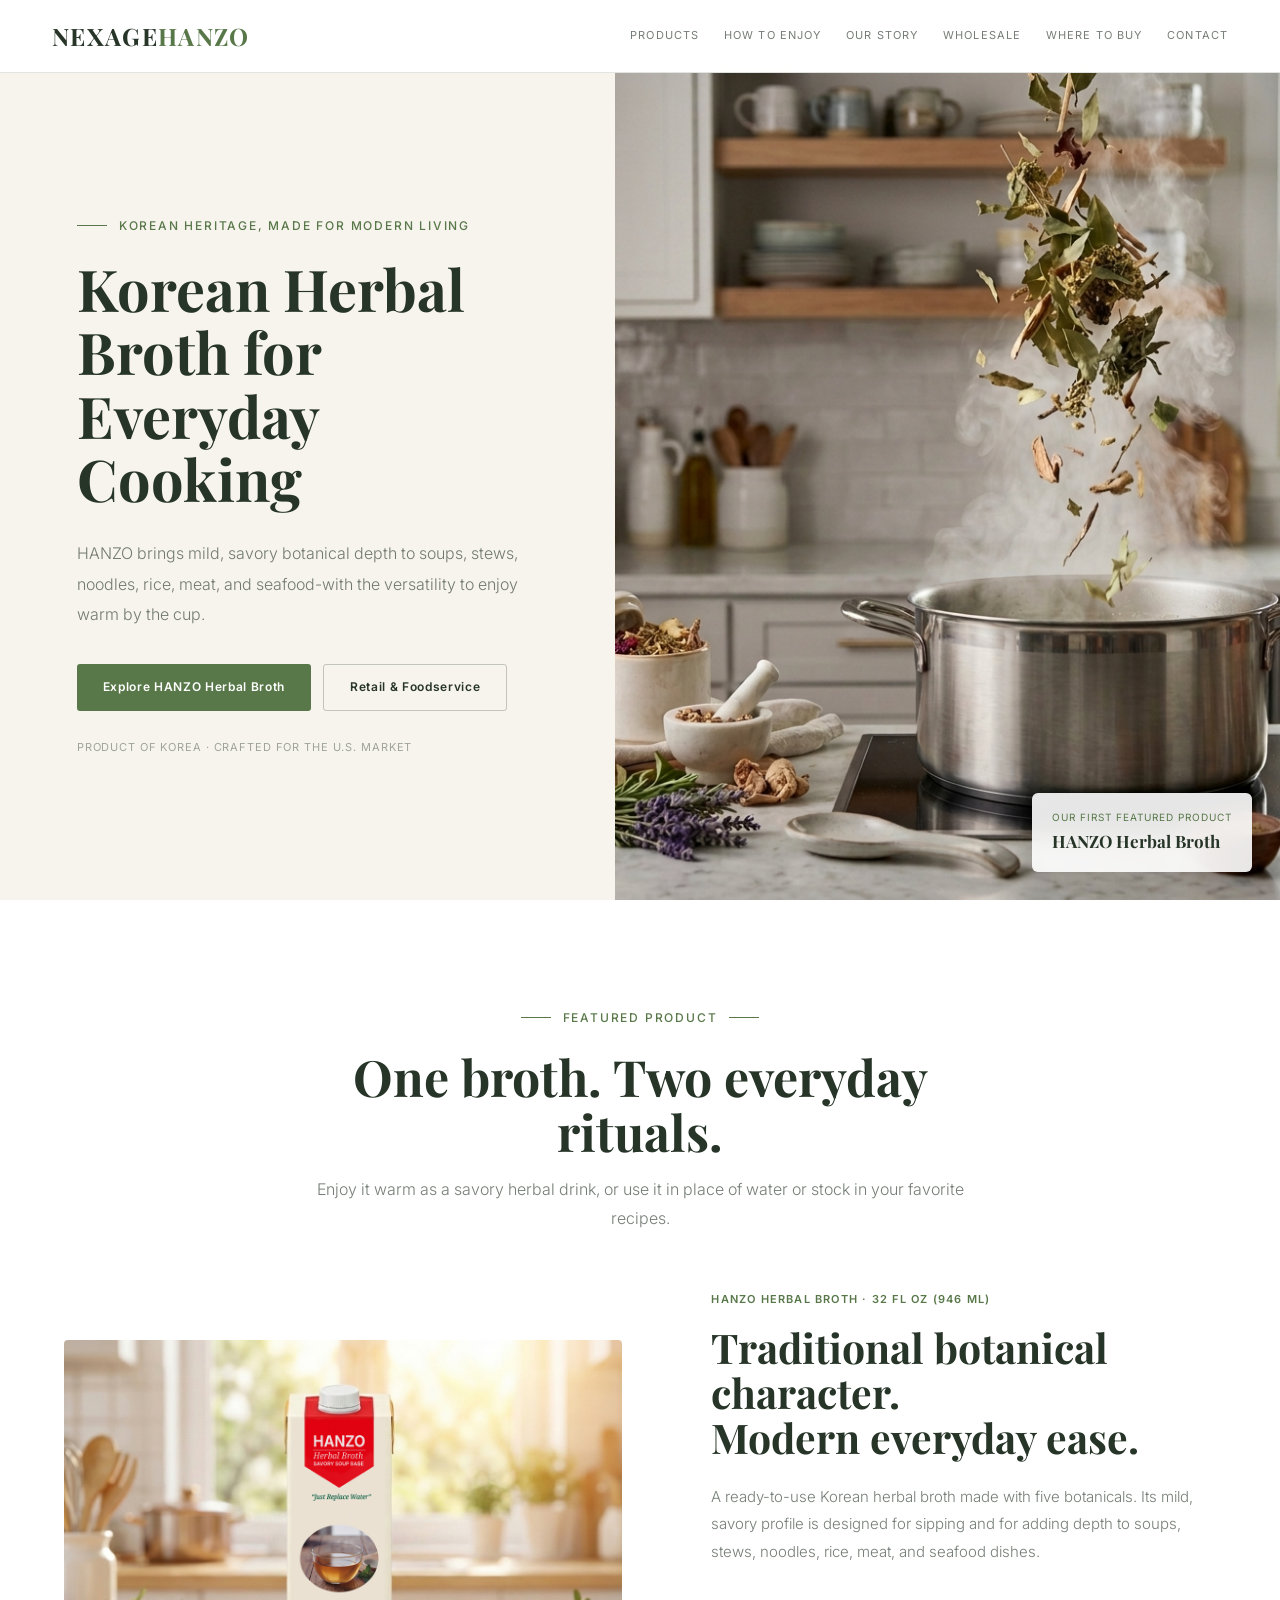
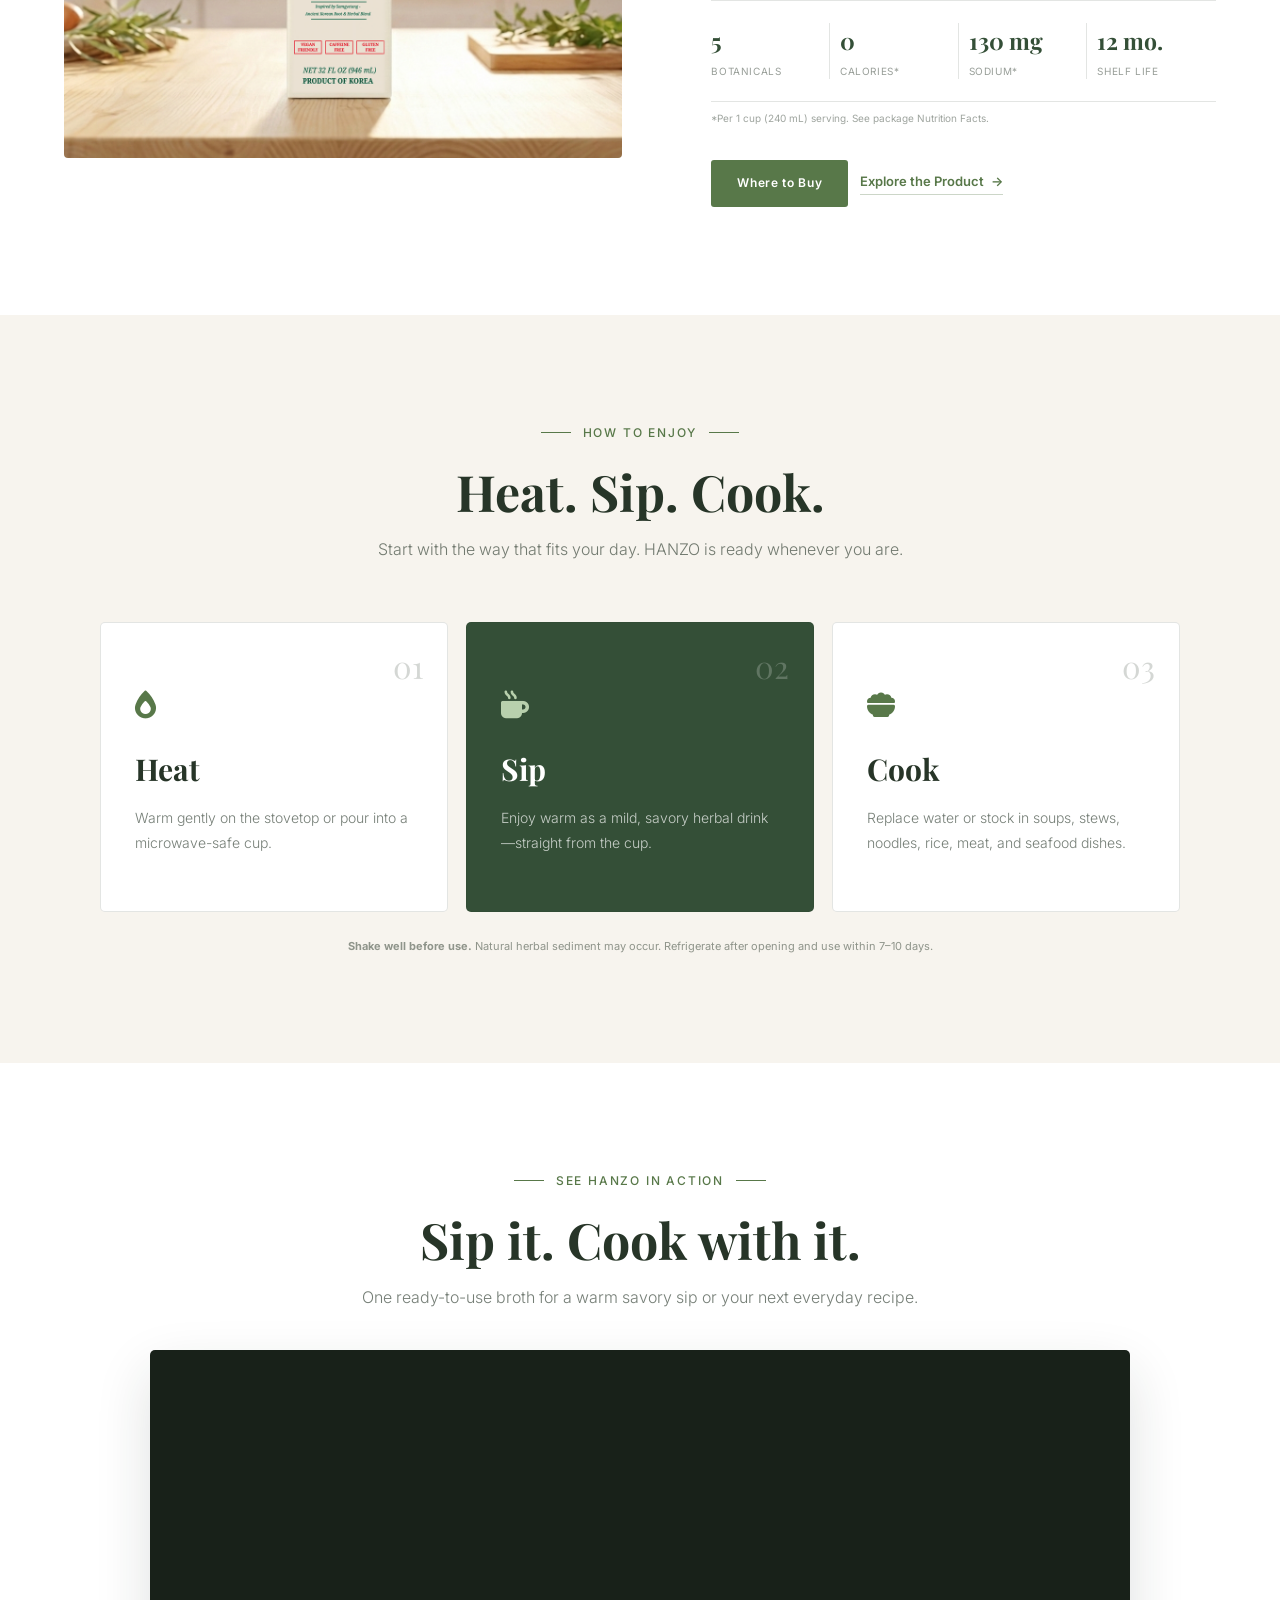
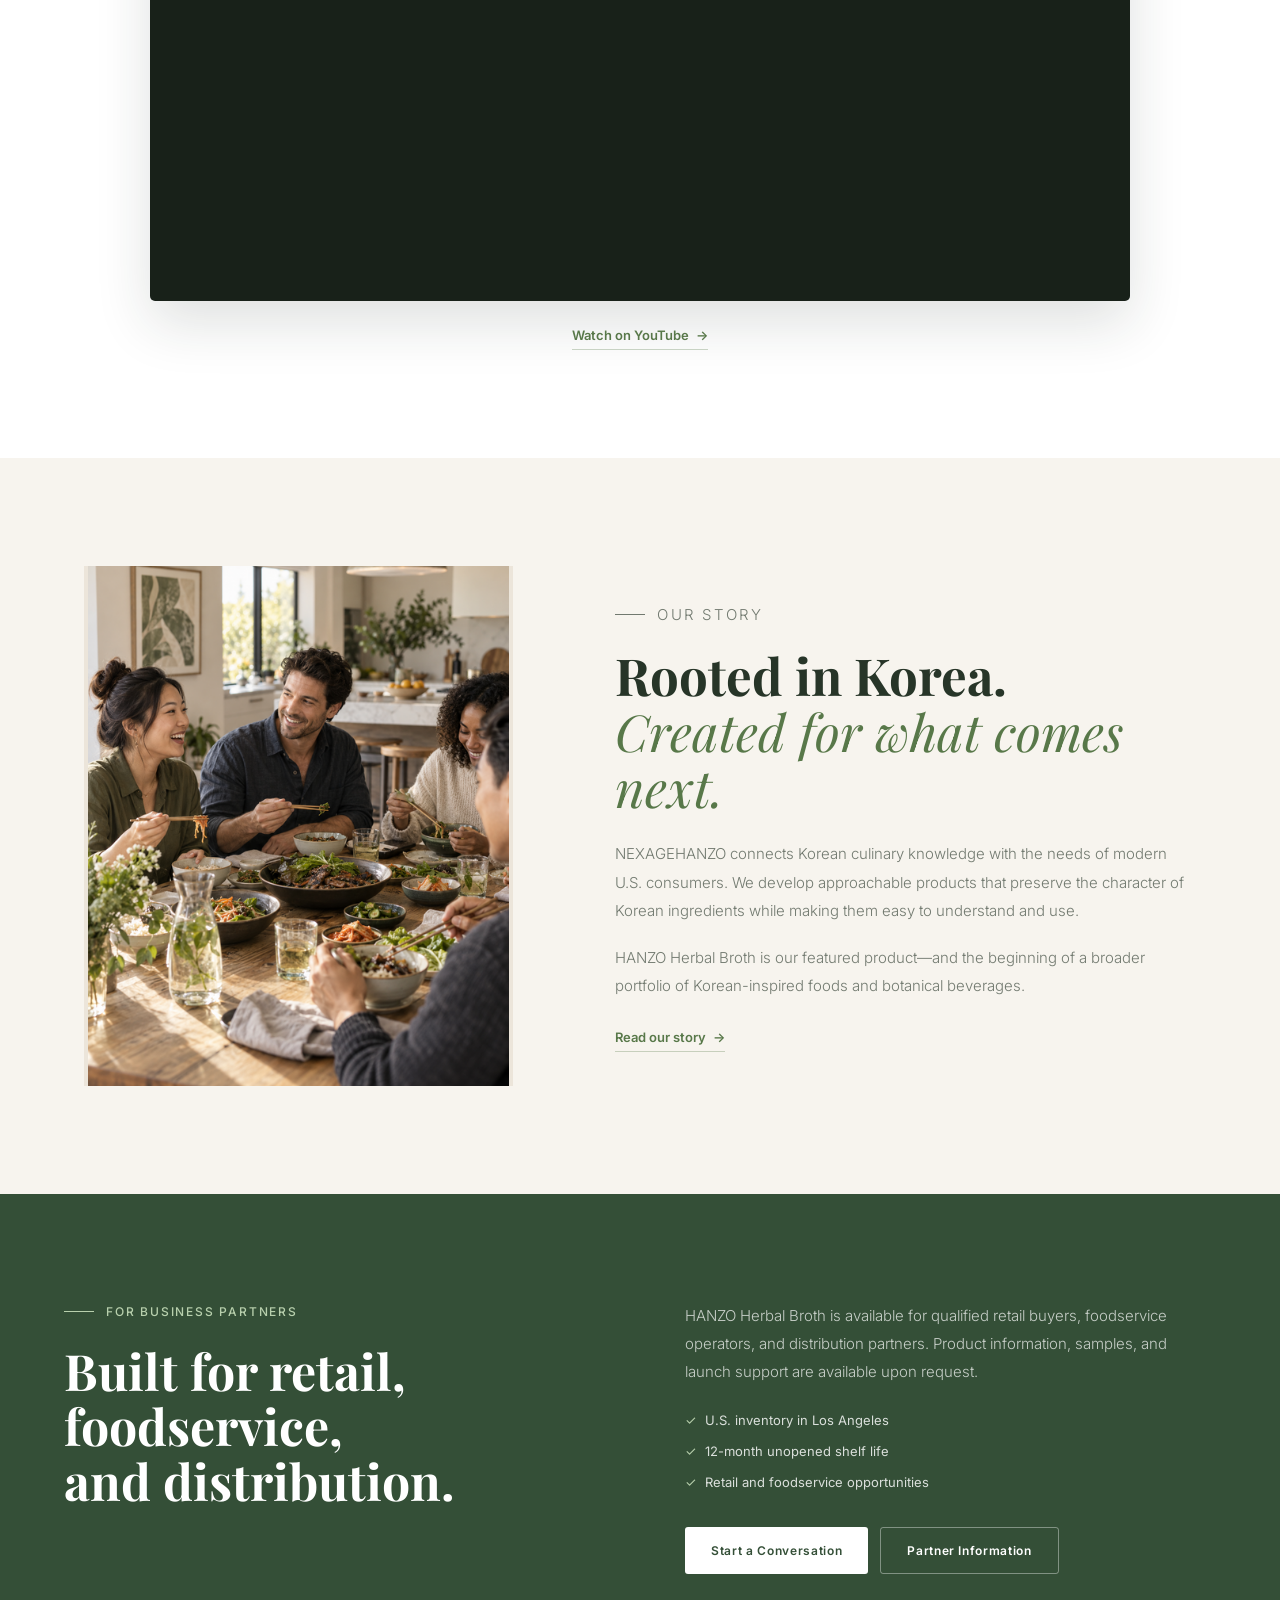
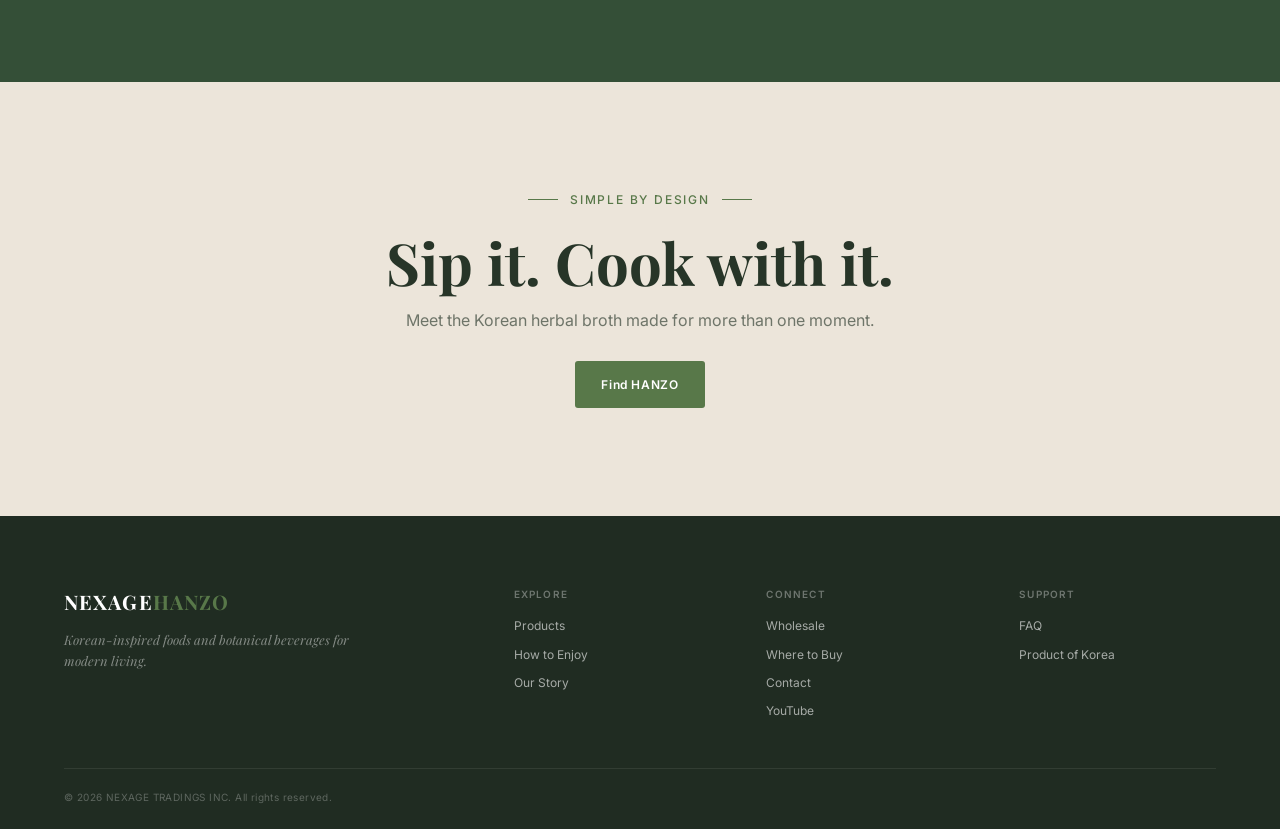
==== index.html @ 5cb9107c "Revise title and description in index.html Updated title and description meta tags for SEO." ====
<!DOCTYPE html>
<html lang="en">
<head>
  <script async src="https://www.googletagmanager.com/gtag/js?id=G-EFFN74LZX8"></script>
  <script>
    window.dataLayer = window.dataLayer || [];
    function gtag(){dataLayer.push(arguments);}
    gtag('js', new Date());
    gtag('config', 'G-EFFN74LZX8');
  </script>
  <meta charset="UTF-8">
  <meta name="viewport" content="width=device-width, initial-scale=1.0">
  <meta name="google-site-verification" content="KZXtI2nKQf4dhPu3jRp8oE7DgkKAVm8YcLb8Xx-caw">
  <title>HANZO Korean Herbal Broth for Cooking | NEXAGEHANZO</title>
  <meta name="description" content="Discover HANZO Herbal Broth, a mild, savory Korean broth made with five botanicals for everyday cooking—and also enjoyable warm by the cup.">
  <link rel="canonical" href="https://nexagehanzo.com/">
  <meta name="keywords" content="Korean herbal broth, botanical beverage, cooking broth, HANZO, Korean food, foodservice, wholesale">
  <link rel="preconnect" href="https://fonts.googleapis.com">
  <link rel="preconnect" href="https://fonts.gstatic.com" crossorigin>
  <link href="https://fonts.googleapis.com/css2?family=Playfair+Display:ital,wght@0,600;0,700;1,400&amp;family=Inter:wght@300;400;500;600&amp;display=swap" rel="stylesheet">
  <link rel="stylesheet" href="https://cdnjs.cloudflare.com/ajax/libs/font-awesome/6.5.0/css/all.min.css">
  <link rel="stylesheet" href="style.css">
</head>
<body>
  <header class="site-header">
    <div class="header-inner">
      <a href="index.html" class="logo" aria-label="NEXAGEHANZO home">NEXAGE<span>HANZO</span></a>
      <nav class="nav-links" aria-label="Main navigation">
        <a href="product.html">Products</a>
        <a href="#enjoy">How to Enjoy</a>
        <a href="#story">Our Story</a>
        <a href="#wholesale">Wholesale</a>
        <a href="where-to-buy.html">Where to Buy</a>
        <a href="contact.html">Contact</a>
      </nav>
      <button class="hamburger" id="hamburger" aria-label="Open menu">
        <span></span><span></span><span></span>
      </button>
    </div>
    <div class="mobile-menu" id="mobileMenu">
      <a href="product.html">Products</a>
      <a href="#enjoy">How to Enjoy</a>
      <a href="#story">Our Story</a>
      <a href="#wholesale">Wholesale</a>
      <a href="where-to-buy.html">Where to Buy</a>
      <a href="contact.html">Contact</a>
    </div>
  </header>
  <div class="header-spacer"></div>

  <main>
    <section class="brand-hero" id="home">
      <div class="brand-hero-copy">
        <p class="eyebrow"><span></span>Korean heritage, made for modern living</p>
        <h1>Korean Herbal Broth for Everyday Cooking</h1>
        <p class="hero-lead">HANZO brings mild, savory botanical depth to soups, stews, noodles, rice, meat, and seafood-with the versatility to enjoy warm by the cup.</p>
        <div class="hero-actions">
          <a class="button button-primary" href="product.html">Explore HANZO Herbal Broth</a>
          <a class="button button-secondary" href="#wholesale">Retail &amp; Foodservice</a>
        </div>
        <p class="hero-note">Product of Korea · Crafted for the U.S. market</p>
      </div>
      <div class="brand-hero-visual">
        <img src="images/herb &amp; pot.png" alt="Korean botanicals over a cooking pot in a modern kitchen">
        <div class="hero-caption"><span>Our first featured product</span><strong>HANZO Herbal Broth</strong></div>
      </div>
    </section>

    <section class="featured-product section" id="products">
      <div class="section-heading centered">
        <p class="eyebrow"><span></span>Featured product<span></span></p>
        <h2>One broth. Two everyday rituals.</h2>
        <p>Enjoy it warm as a savory herbal drink, or use it in place of water or stock in your favorite recipes.</p>
      </div>
      <div class="featured-grid">
        <div class="featured-image"><img src="images/package mockup1.png" alt="HANZO Herbal Broth carton in a bright kitchen"></div>
        <div class="featured-copy">
          <p class="product-label">HANZO Herbal Broth · 32 fl oz (946 mL)</p>
          <h3>Traditional botanical character.<br>Modern everyday ease.</h3>
          <p>A ready-to-use Korean herbal broth made with five botanicals. Its mild, savory profile is designed for sipping and for adding depth to soups, stews, noodles, rice, meat, and seafood dishes.</p>
          <div class="product-facts" aria-label="Product highlights">
            <div><strong>5</strong><span>Botanicals</span></div>
            <div><strong>0</strong><span>Calories*</span></div>
            <div><strong>130 mg</strong><span>Sodium*</span></div>
            <div><strong>12 mo.</strong><span>Shelf Life</span></div>
          </div>
          <p class="facts-note">*Per 1 cup (240 mL) serving. See package Nutrition Facts.</p>
          <div class="product-actions">
            <a class="button button-primary" href="where-to-buy.html">Where to Buy</a>
            <a class="text-link" href="product.html">Explore the Product <span>→</span></a>
          </div>
        </div>
      </div>
    </section>

    <section class="enjoy section" id="enjoy">
      <div class="section-heading centered">
        <p class="eyebrow"><span></span>How to enjoy<span></span></p>
        <h2>Heat. Sip. Cook.</h2>
        <p>Start with the way that fits your day. HANZO is ready whenever you are.</p>
      </div>
      <div class="enjoy-grid">
        <article class="enjoy-card"><span class="step-number">01</span><i class="fa-solid fa-fire-flame-simple" aria-hidden="true"></i><h3>Heat</h3><p>Warm gently on the stovetop or pour into a microwave-safe cup.</p></article>
        <article class="enjoy-card featured"><span class="step-number">02</span><i class="fa-solid fa-mug-hot" aria-hidden="true"></i><h3>Sip</h3><p>Enjoy warm as a mild, savory herbal drink—straight from the cup.</p></article>
        <article class="enjoy-card"><span class="step-number">03</span><i class="fa-solid fa-bowl-food" aria-hidden="true"></i><h3>Cook</h3><p>Replace water or stock in soups, stews, noodles, rice, meat, and seafood dishes.</p></article>
      </div>
      <p class="use-note"><strong>Shake well before use.</strong> Natural herbal sediment may occur. Refrigerate after opening and use within 7–10 days.</p>
    </section>

    <section class="brand-film section" id="brand-film">
      <div class="section-heading centered">
        <p class="eyebrow"><span></span>See HANZO in action<span></span></p>
        <h2>Sip it. Cook with it.</h2>
        <p>One ready-to-use broth for a warm savory sip or your next everyday recipe.</p>
      </div>
      <div class="video-frame">
        <iframe
          src="https://www.youtube-nocookie.com/embed/nZVkIsXt2qI?rel=0"
          title="HANZO Herbal Broth — Sip It. Cook With It."
          loading="lazy"
          allow="accelerometer; autoplay; clipboard-write; encrypted-media; gyroscope; picture-in-picture; web-share"
          referrerpolicy="strict-origin-when-cross-origin"
          allowfullscreen>
        </iframe>
      </div>
      <a class="text-link video-link" href="https://youtu.be/nZVkIsXt2qI" target="_blank" rel="noopener noreferrer">Watch on YouTube <span>→</span></a>
    </section>

    <section class="story section" id="story">
      <div class="story-visual"><img src="images/1.png?v=20260922" alt="Friends sharing a Korean-inspired meal"></div>
      <div class="story-copy">
        <p class="eyebrow"><span></span>Our story</p>
        <h2>Rooted in Korea.<br><em>Created for what comes next.</em></h2>
        <p>NEXAGEHANZO connects Korean culinary knowledge with the needs of modern U.S. consumers. We develop approachable products that preserve the character of Korean ingredients while making them easy to understand and use.</p>
        <p>HANZO Herbal Broth is our featured product—and the beginning of a broader portfolio of Korean-inspired foods and botanical beverages.</p>
        <a class="text-link" href="story.html">Read our story <span>→</span></a>
      </div>
    </section>

    <section class="wholesale section" id="wholesale">
      <div class="wholesale-inner">
        <div><p class="eyebrow light"><span></span>For business partners</p><h2>Built for retail, foodservice,<br>and distribution.</h2></div>
        <div class="wholesale-copy">
          <p>HANZO Herbal Broth is available for qualified retail buyers, foodservice operators, and distribution partners. Product information, samples, and launch support are available upon request.</p>
          <ul><li>U.S. inventory in Los Angeles</li><li>12-month unopened shelf life</li><li>Retail and foodservice opportunities</li></ul>
          <div class="wholesale-actions">
            <a class="button button-light" href="contact.html">Start a Conversation</a>
            <a class="button button-outline-light" href="where-to-buy.html">Partner Information</a>
          </div>
        </div>
      </div>
    </section>

    <section class="final-cta section">
      <p class="eyebrow"><span></span>Simple by design<span></span></p>
      <h2>Sip it. Cook with it.</h2>
      <p>Meet the Korean herbal broth made for more than one moment.</p>
      <a class="button button-primary" href="where-to-buy.html">Find HANZO</a>
    </section>
  </main>

  <footer class="site-footer">
    <div class="footer-inner">
      <div class="footer-brand"><a href="index.html" class="footer-logo">NEXAGE<span>HANZO</span></a><p>Korean-inspired foods and botanical beverages for modern living.</p></div>
      <div class="footer-nav-group"><p class="footer-title">Explore</p><a href="product.html">Products</a><a href="#enjoy">How to Enjoy</a><a href="story.html">Our Story</a></div>
      <div class="footer-nav-group"><p class="footer-title">Connect</p><a href="#wholesale">Wholesale</a><a href="where-to-buy.html">Where to Buy</a><a href="contact.html">Contact</a><a href="https://www.youtube.com/@NEXAGETRADINGS" target="_blank" rel="noopener noreferrer">YouTube</a></div>
      <div class="footer-nav-group"><p class="footer-title">Support</p><a href="FAQ.html">FAQ</a><span>Product of Korea</span></div>
    </div>
    <div class="footer-bottom"><p>© 2026 NEXAGE TRADINGS INC. All rights reserved.</p></div>
  </footer>
  <script src="script.js"></script>
</body>
</html>
---- style.css ----
:root {
  --ink: #273528;
  --green: #587849;
  --green-deep: #344f37;
  --cream: #f7f4ee;
  --sand: #ece5da;
  --white: #fff;
  --line: rgba(39, 53, 40, .13);
  --muted: rgba(39, 53, 40, .64);
}

*, *::before, *::after { box-sizing: border-box; margin: 0; padding: 0; }
html { scroll-behavior: smooth; scroll-padding-top: 76px; }
body { font-family: 'Inter', Arial, sans-serif; color: var(--ink); background: var(--cream); line-height: 1.6; }
img { display: block; width: 100%; }
a { color: inherit; text-decoration: none; }

.site-header { position: fixed; inset: 0 0 auto 0; z-index: 100; background: rgba(255,255,255,.96); border-bottom: 1px solid var(--line); backdrop-filter: blur(12px); transition: box-shadow .25s; }
.site-header.scrolled { box-shadow: 0 8px 28px rgba(39,53,40,.08); }
.header-inner { max-width: 1240px; height: 72px; margin: auto; padding: 0 32px; display: flex; align-items: center; justify-content: space-between; }
.logo, .footer-logo { font-family: 'Playfair Display', Georgia, serif; font-weight: 700; letter-spacing: .055em; }
.logo { font-size: 24px; }
.logo span, .footer-logo span { color: var(--green); }
.nav-links { display: flex; gap: 25px; align-items: center; }
.nav-links a { font-size: 11px; letter-spacing: .1em; text-transform: uppercase; color: var(--muted); position: relative; }
.nav-links a::after { content: ''; position: absolute; left: 0; bottom: -6px; width: 0; height: 1px; background: var(--green); transition: width .2s; }
.nav-links a:hover { color: var(--ink); }
.nav-links a:hover::after { width: 100%; }
.header-spacer { height: 72px; }
.hamburger { display: none; width: 24px; height: 18px; border: 0; background: transparent; flex-direction: column; justify-content: space-between; cursor: pointer; }
.hamburger span { width: 100%; height: 2px; background: var(--ink); transition: .25s; }
.hamburger.open span:nth-child(1) { transform: translateY(8px) rotate(45deg); }
.hamburger.open span:nth-child(2) { opacity: 0; }
.hamburger.open span:nth-child(3) { transform: translateY(-8px) rotate(-45deg); }
.mobile-menu { display: none; overflow: hidden; background: var(--white); border-top: 1px solid var(--line); }
.mobile-menu.open { display: flex; flex-direction: column; }
.mobile-menu a { padding: 13px 24px; font-size: 12px; letter-spacing: .08em; text-transform: uppercase; border-bottom: 1px solid rgba(39,53,40,.06); }

.brand-hero { min-height: calc(100vh - 72px); display: grid; grid-template-columns: 1fr 1.08fr; }
.brand-hero-copy { padding: 92px clamp(32px, 6vw, 110px); display: flex; flex-direction: column; justify-content: center; }
.eyebrow { display: flex; align-items: center; gap: 12px; margin-bottom: 22px; color: var(--green); font-size: 12px; font-weight: 500; letter-spacing: .15em; text-transform: uppercase; }
.eyebrow span { display: block; width: 30px; height: 1px; background: currentColor; }
.brand-hero h1, .section-heading h2, .featured-copy h3, .story-copy h2, .wholesale h2, .final-cta h2 { font-family: 'Playfair Display', Georgia, serif; line-height: 1.1; }
.brand-hero h1 { font-size: clamp(42px, 4.5vw, 70px); margin-bottom: 28px; max-width: 690px; }
.brand-hero h1 em { color: var(--green); font-weight: 400; }
.hero-lead { max-width: 590px; color: var(--muted); font-size: 16px; font-weight: 300; line-height: 1.9; }
.hero-actions, .product-actions, .wholesale-actions { display: flex; gap: 12px; align-items: center; flex-wrap: wrap; margin-top: 34px; }
.button { display: inline-flex; align-items: center; justify-content: center; min-height: 47px; padding: 0 26px; border-radius: 3px; font-size: 12px; font-weight: 600; letter-spacing: .055em; transition: transform .2s, background .2s; }
.button:hover { transform: translateY(-2px); }
.button-primary { background: var(--green); color: var(--white); }
.button-primary:hover { background: #668b55; }
.button-secondary { border: 1px solid rgba(39,53,40,.25); color: var(--ink); }
.hero-note { margin-top: 28px; color: rgba(39,53,40,.42); font-size: 11px; letter-spacing: .08em; text-transform: uppercase; }
.brand-hero-visual { min-height: 640px; position: relative; overflow: hidden; }
.brand-hero-visual > img { height: 100%; object-fit: cover; }
.hero-caption { position: absolute; right: 28px; bottom: 28px; padding: 16px 20px; border-radius: 6px; background: rgba(255,255,255,.9); backdrop-filter: blur(9px); box-shadow: 0 12px 35px rgba(25,35,25,.12); }
.hero-caption span { display: block; margin-bottom: 3px; color: var(--green); font-size: 10px; letter-spacing: .1em; text-transform: uppercase; }
.hero-caption strong { font-family: 'Playfair Display', Georgia, serif; font-size: 17px; }

.section { padding: 108px clamp(24px, 5vw, 72px); }
.section-heading { max-width: 700px; margin: 0 auto 58px; }
.section-heading.centered { text-align: center; }
.section-heading.centered .eyebrow { justify-content: center; }
.section-heading h2 { font-size: clamp(34px, 4vw, 50px); margin-bottom: 16px; }
.section-heading > p:last-child { color: var(--muted); font-size: 16px; font-weight: 300; line-height: 1.8; }

.featured-product { background: var(--white); }
.featured-grid { max-width: 1160px; margin: auto; display: grid; grid-template-columns: 1.05fr .95fr; gap: clamp(48px, 7vw, 92px); align-items: center; }
.featured-image { overflow: hidden; border-radius: 4px; background: var(--sand); }
.featured-image img { aspect-ratio: 4 / 3; object-fit: cover; }
.product-label { margin-bottom: 17px; color: var(--green); font-size: 11px; font-weight: 600; letter-spacing: .11em; text-transform: uppercase; }
.featured-copy h3 { font-size: clamp(30px, 3.2vw, 44px); margin-bottom: 22px; }
.featured-copy > p:not(.product-label):not(.facts-note) { color: var(--muted); font-size: 15px; font-weight: 300; line-height: 1.85; }
.product-facts { display: grid; grid-template-columns: repeat(4, 1fr); gap: 10px; margin-top: 34px; padding: 22px 0; border-top: 1px solid var(--line); border-bottom: 1px solid var(--line); }
.product-facts div { display: flex; flex-direction: column; gap: 3px; padding-right: 8px; border-right: 1px solid var(--line); }
.product-facts div:last-child { border-right: 0; }
.product-facts strong { font-family: 'Playfair Display', Georgia, serif; color: var(--green-deep); font-size: 23px; }
.product-facts span { color: rgba(39,53,40,.48); font-size: 10px; letter-spacing: .06em; text-transform: uppercase; }
.facts-note { margin-top: 8px; color: rgba(39,53,40,.45); font-size: 10px; }
.text-link { color: var(--green); font-size: 13px; font-weight: 600; border-bottom: 1px solid rgba(88,120,73,.3); padding-bottom: 3px; }
.text-link span { margin-left: 4px; }

.enjoy { background: var(--cream); }
.enjoy-grid { max-width: 1080px; margin: auto; display: grid; grid-template-columns: repeat(3, 1fr); gap: 18px; }
.enjoy-card { position: relative; min-height: 290px; padding: 38px 34px; background: var(--white); border: 1px solid var(--line); border-radius: 5px; }
.enjoy-card.featured { background: var(--green-deep); color: var(--white); }
.step-number { position: absolute; right: 24px; top: 19px; color: rgba(39,53,40,.2); font-family: 'Playfair Display', Georgia, serif; font-size: 31px; }
.enjoy-card.featured .step-number { color: rgba(255,255,255,.22); }
.enjoy-card i { margin: 30px 0 26px; color: var(--green); font-size: 28px; }
.enjoy-card.featured i { color: #b8d0ad; }
.enjoy-card h3 { font-family: 'Playfair Display', Georgia, serif; font-size: 30px; margin-bottom: 12px; }
.enjoy-card p { color: var(--muted); font-size: 14px; font-weight: 300; line-height: 1.8; }
.enjoy-card.featured p { color: rgba(255,255,255,.72); }
.use-note { max-width: 760px; margin: 26px auto 0; color: rgba(39,53,40,.5); text-align: center; font-size: 11px; }

.brand-film { background: var(--white); text-align: center; }
.brand-film .section-heading { margin-bottom: 38px; }
.video-frame { max-width: 980px; margin: 0 auto; aspect-ratio: 16 / 9; overflow: hidden; background: #182119; border-radius: 5px; box-shadow: 0 22px 55px rgba(31,45,33,.14); }
.video-frame iframe { width: 100%; height: 100%; border: 0; display: block; }
.video-link { display: inline-block; margin-top: 24px; }

.story { display: grid; grid-template-columns: .85fr 1.15fr; gap: clamp(48px, 8vw, 110px); align-items: center; max-width: 1240px; margin: auto; }
.story-visual { min-height: 520px; background: var(--sand); display: flex; align-items: flex-end; justify-content: center; overflow: hidden; }
.story-visual img { max-height: 520px; object-fit: contain; object-position: center bottom; }
.story-copy { max-width: 620px; }
.story-copy h2 { font-size: clamp(35px, 4vw, 51px); margin-bottom: 25px; }
.story-copy h2 em { color: var(--green); font-weight: 400; }
.story-copy > p { margin-bottom: 18px; color: var(--muted); font-size: 15px; font-weight: 300; line-height: 1.9; }
.story-copy .text-link { display: inline-block; margin-top: 8px; }

.wholesale { background: var(--green-deep); color: var(--white); }
.wholesale-inner { max-width: 1160px; margin: auto; display: grid; grid-template-columns: 1fr 1fr; gap: 90px; align-items: start; }
.eyebrow.light { color: #b8d0ad; }
.wholesale h2 { font-size: clamp(34px, 4vw, 50px); }
.wholesale-copy > p { color: rgba(255,255,255,.72); font-size: 15px; font-weight: 300; line-height: 1.85; }
.wholesale-copy ul { list-style: none; display: grid; gap: 10px; margin-top: 25px; }
.wholesale-copy li { position: relative; padding-left: 20px; color: rgba(255,255,255,.82); font-size: 13px; }
.wholesale-copy li::before { content: '✓'; position: absolute; left: 0; color: #b8d0ad; }
.button-light { background: var(--white); color: var(--green-deep); }
.button-outline-light { border: 1px solid rgba(255,255,255,.38); color: var(--white); }

.final-cta { text-align: center; background: var(--sand); }
.final-cta .eyebrow { justify-content: center; }
.final-cta h2 { font-size: clamp(38px, 5vw, 58px); margin-bottom: 13px; }
.final-cta > p:not(.eyebrow) { color: var(--muted); margin-bottom: 28px; }

.site-footer { background: #202c22; color: var(--white); padding: 70px clamp(24px, 5vw, 72px) 0; }
.footer-inner { max-width: 1160px; margin: auto; display: grid; grid-template-columns: 2fr 1fr 1fr 1fr; gap: 56px; }
.footer-logo { display: inline-block; margin-bottom: 12px; font-size: 20px; }
.footer-brand p { max-width: 310px; color: rgba(255,255,255,.45); font-family: 'Playfair Display', Georgia, serif; font-style: italic; font-size: 13px; }
.footer-nav-group { display: flex; flex-direction: column; gap: 9px; }
.footer-title { margin-bottom: 5px; color: rgba(255,255,255,.35); font-size: 10px; font-weight: 600; letter-spacing: .12em; text-transform: uppercase; }
.footer-nav-group a, .footer-nav-group span { color: rgba(255,255,255,.6); font-size: 12px; }
.footer-nav-group a:hover { color: var(--white); }
.footer-bottom { max-width: 1160px; margin: 48px auto 0; padding: 20px 0 24px; border-top: 1px solid rgba(255,255,255,.08); }
.footer-bottom p { color: rgba(255,255,255,.28); font-size: 10px; letter-spacing: .04em; }

@media (max-width: 1080px) {
  .nav-links { gap: 16px; }
  .nav-links a { font-size: 10px; }
  .product-facts { grid-template-columns: repeat(2, 1fr); }
  .product-facts div:nth-child(2) { border-right: 0; }
}
@media (max-width: 860px) {
  .nav-links { display: none; }
  .hamburger { display: flex; }
  .brand-hero { grid-template-columns: 1fr; }
  .brand-hero-copy { order: 2; padding: 64px 28px 72px; }
  .brand-hero-visual { order: 1; min-height: 430px; }
  .featured-grid, .story, .wholesale-inner { grid-template-columns: 1fr; gap: 48px; }
  .story { padding-left: 24px; padding-right: 24px; }
  .story-visual { min-height: 430px; }
  .enjoy-grid { grid-template-columns: 1fr; max-width: 600px; }
  .enjoy-card { min-height: auto; }
  .footer-inner { grid-template-columns: 1.5fr 1fr 1fr; }
  .footer-brand { grid-column: 1 / -1; }
}
@media (max-width: 560px) {
  .header-inner { padding: 0 20px; }
  .logo { font-size: 21px; }
  .section { padding: 76px 20px; }
  .brand-hero-visual { min-height: 350px; }
  .hero-caption { right: 14px; bottom: 14px; }
  .hero-actions, .product-actions, .wholesale-actions { align-items: stretch; flex-direction: column; }
  .button { width: 100%; }
  .product-actions .text-link { align-self: center; margin-top: 8px; }
  .product-facts strong { font-size: 20px; }
  .story { padding-left: 20px; padding-right: 20px; }
  .footer-inner { grid-template-columns: 1fr 1fr; gap: 34px; }
  .footer-brand { grid-column: 1 / -1; }
}
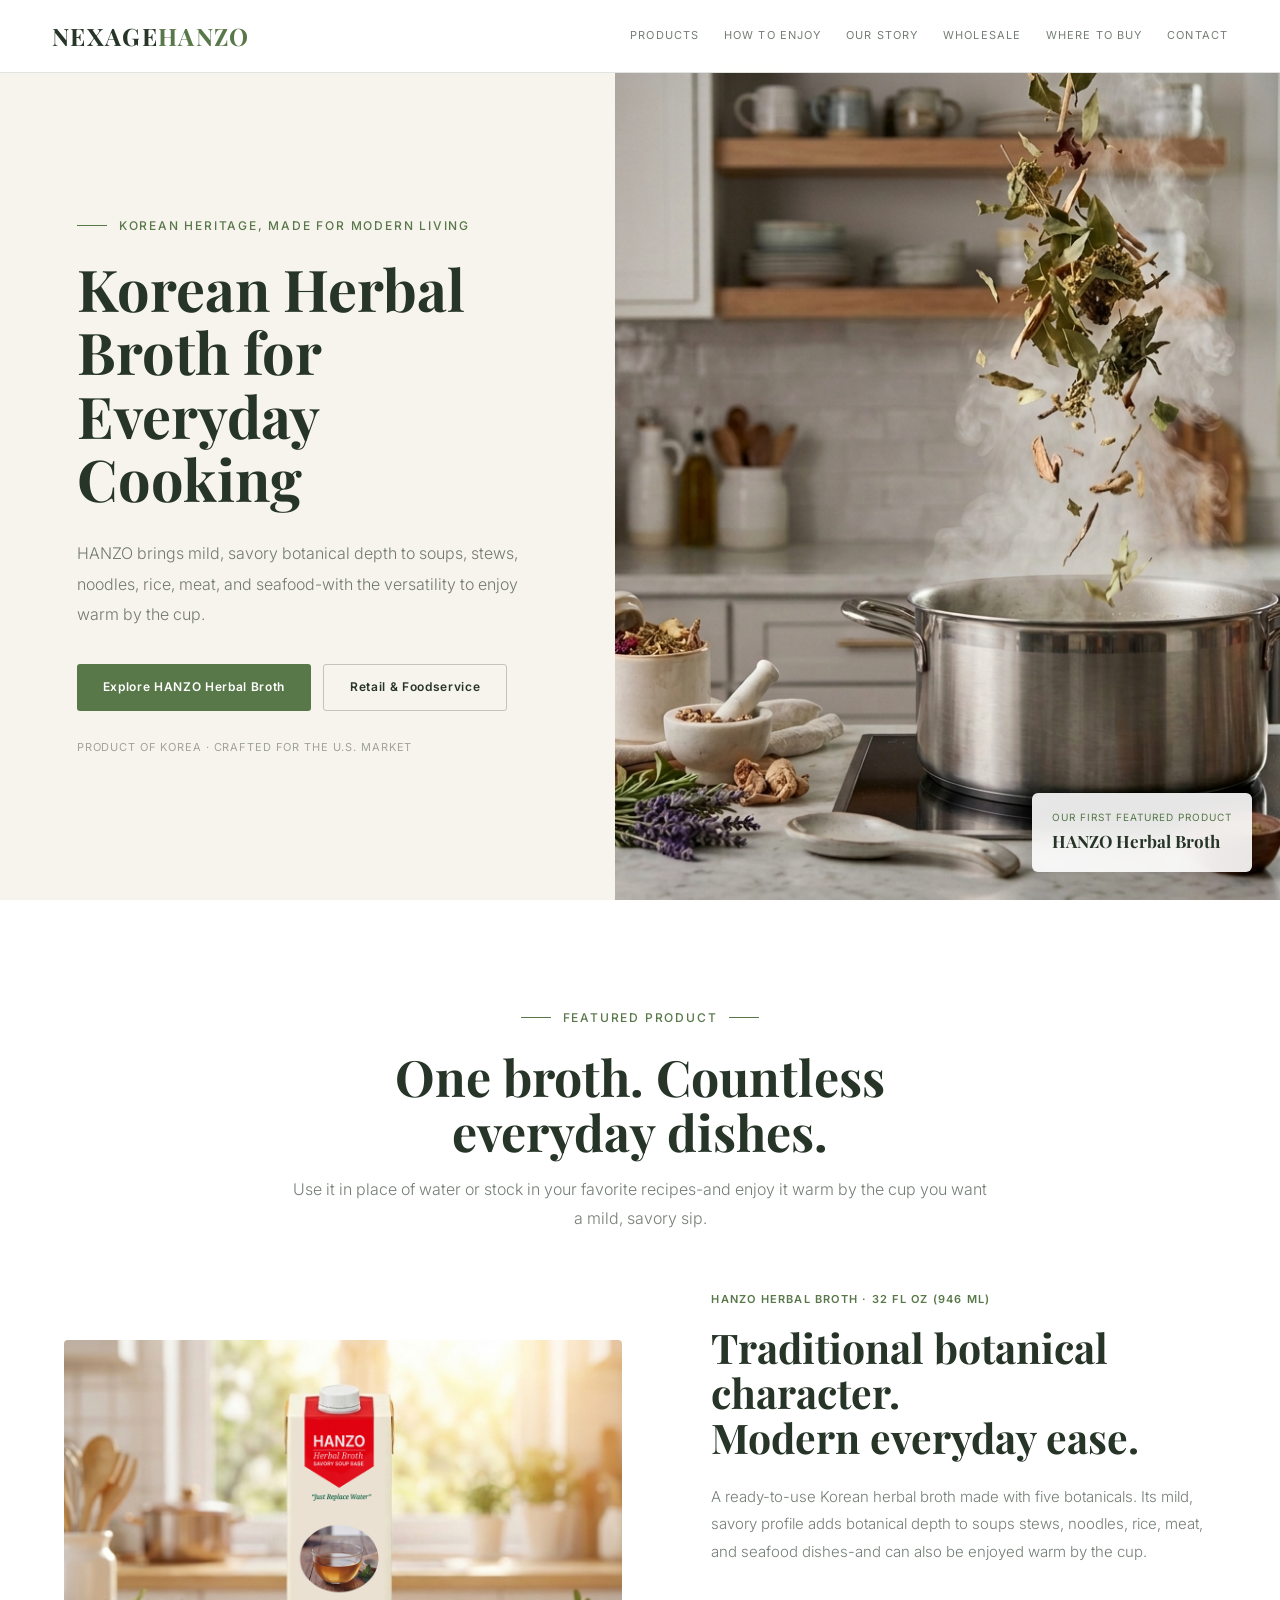
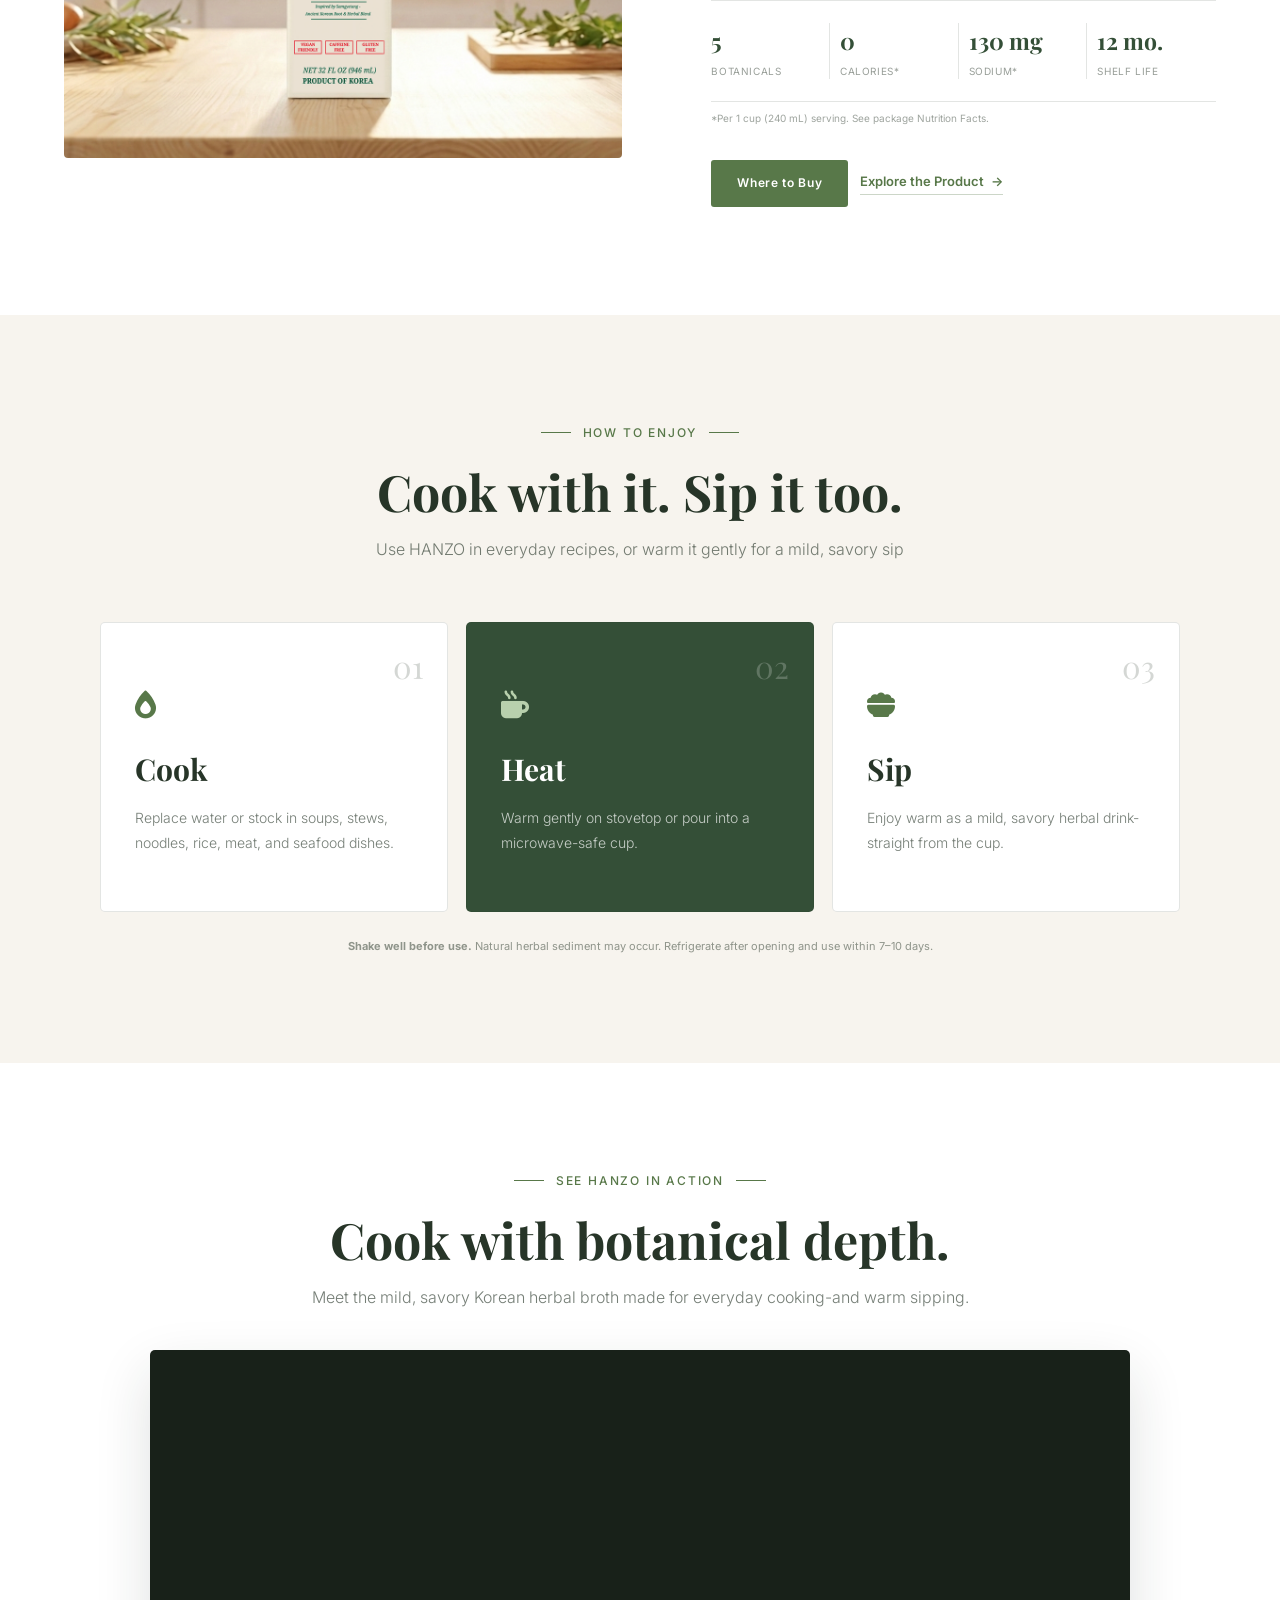
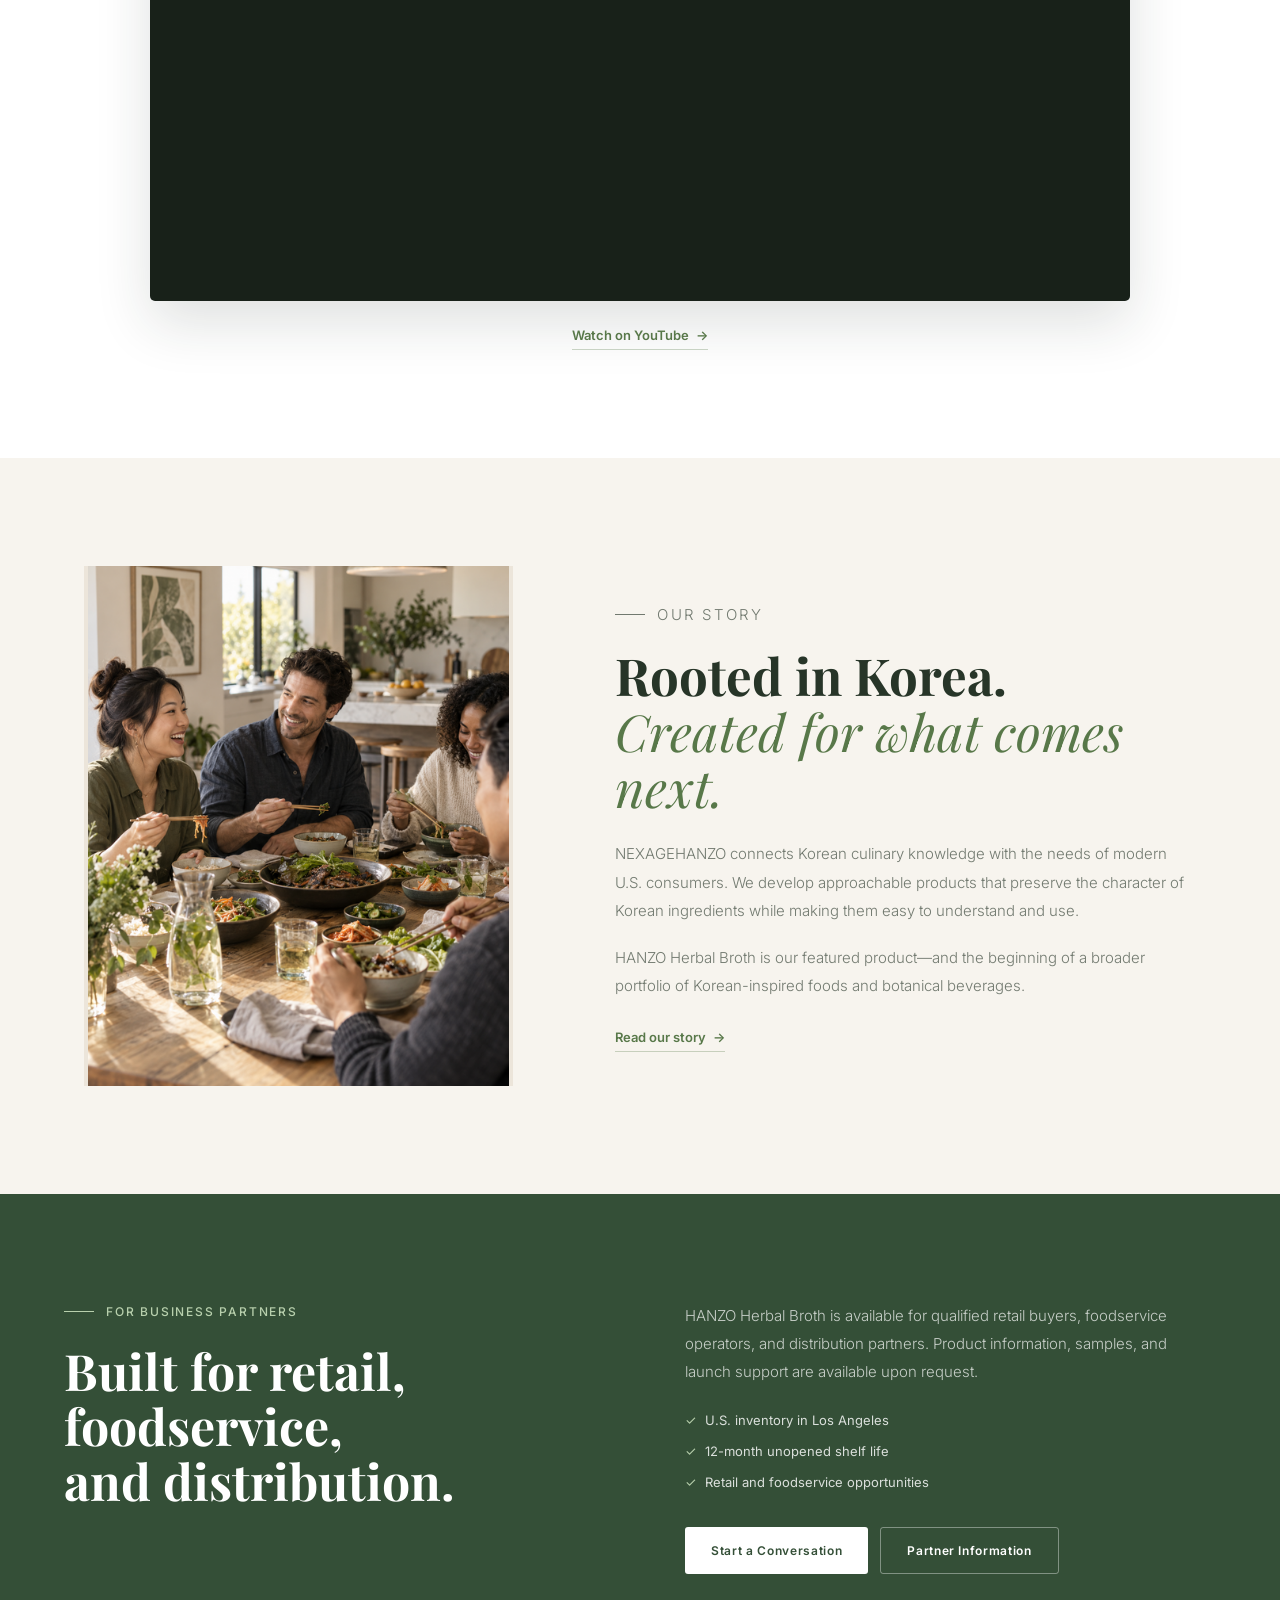
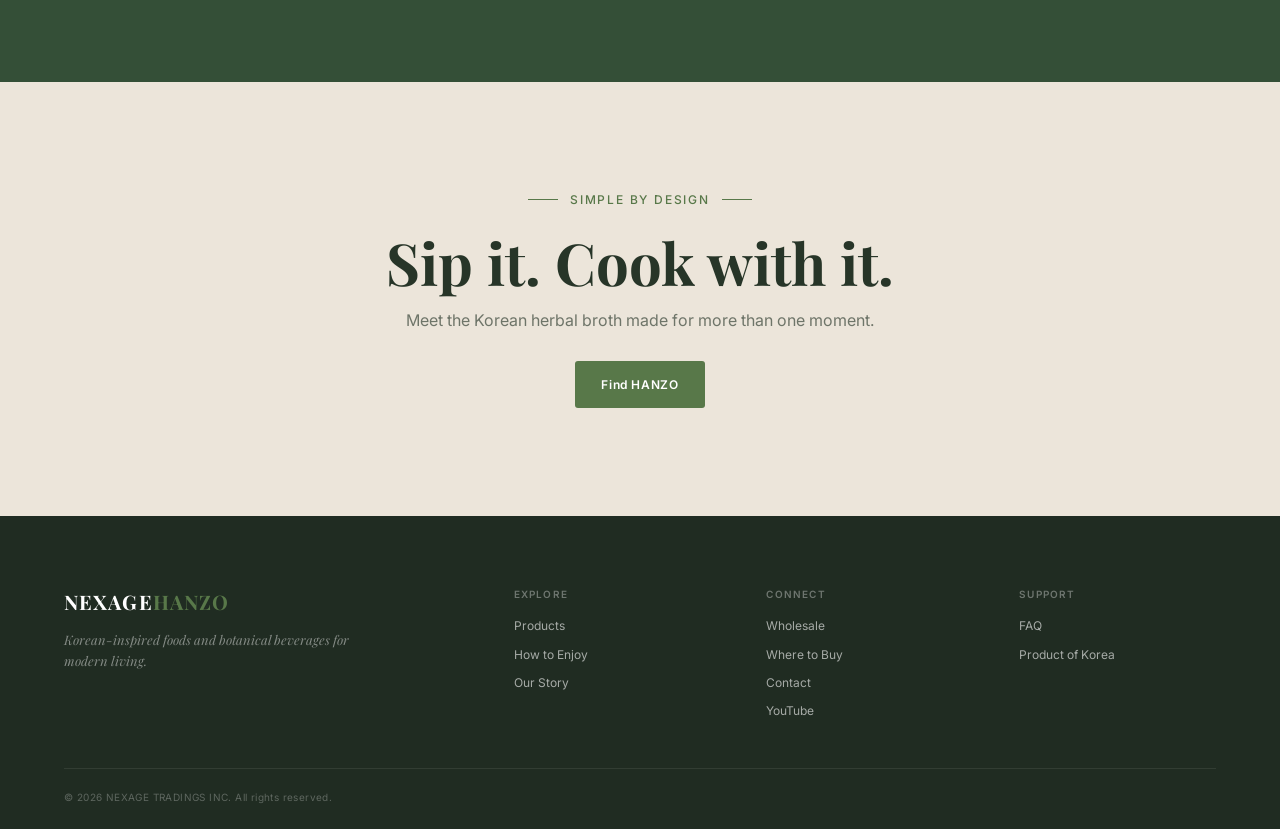
==== commit 4e17360c: "Revise product and enjoyment section text Updated product descriptions and section headings for clar" ====
--- a/index.html
+++ b/index.html
@@ -69,15 +69,15 @@
     <section class="featured-product section" id="products">
       <div class="section-heading centered">
         <p class="eyebrow"><span></span>Featured product<span></span></p>
-        <h2>One broth. Two everyday rituals.</h2>
-        <p>Enjoy it warm as a savory herbal drink, or use it in place of water or stock in your favorite recipes.</p>
+        <h2>One broth. Countless everyday dishes.</h2>
+        <p>Use it in place of water or stock in your favorite recipes-and enjoy it warm by the cup you want a mild, savory sip.</p>
       </div>
       <div class="featured-grid">
         <div class="featured-image"><img src="images/package mockup1.png" alt="HANZO Herbal Broth carton in a bright kitchen"></div>
         <div class="featured-copy">
           <p class="product-label">HANZO Herbal Broth · 32 fl oz (946 mL)</p>
           <h3>Traditional botanical character.<br>Modern everyday ease.</h3>
-          <p>A ready-to-use Korean herbal broth made with five botanicals. Its mild, savory profile is designed for sipping and for adding depth to soups, stews, noodles, rice, meat, and seafood dishes.</p>
+          <p>A ready-to-use Korean herbal broth made with five botanicals. Its mild, savory profile adds botanical depth to soups stews, noodles, rice, meat, and seafood dishes-and can also be enjoyed warm by the cup.</p>
           <div class="product-facts" aria-label="Product highlights">
             <div><strong>5</strong><span>Botanicals</span></div>
             <div><strong>0</strong><span>Calories*</span></div>
@@ -96,13 +96,13 @@
     <section class="enjoy section" id="enjoy">
       <div class="section-heading centered">
         <p class="eyebrow"><span></span>How to enjoy<span></span></p>
-        <h2>Heat. Sip. Cook.</h2>
-        <p>Start with the way that fits your day. HANZO is ready whenever you are.</p>
+        <h2>Cook with it. Sip it too.</h2>
+        <p>Use HANZO in everyday recipes, or warm it gently for a mild, savory sip</p>
       </div>
       <div class="enjoy-grid">
-        <article class="enjoy-card"><span class="step-number">01</span><i class="fa-solid fa-fire-flame-simple" aria-hidden="true"></i><h3>Heat</h3><p>Warm gently on the stovetop or pour into a microwave-safe cup.</p></article>
-        <article class="enjoy-card featured"><span class="step-number">02</span><i class="fa-solid fa-mug-hot" aria-hidden="true"></i><h3>Sip</h3><p>Enjoy warm as a mild, savory herbal drink—straight from the cup.</p></article>
-        <article class="enjoy-card"><span class="step-number">03</span><i class="fa-solid fa-bowl-food" aria-hidden="true"></i><h3>Cook</h3><p>Replace water or stock in soups, stews, noodles, rice, meat, and seafood dishes.</p></article>
+        <article class="enjoy-card"><span class="step-number">01</span><i class="fa-solid fa-fire-flame-simple" aria-hidden="true"></i><h3>Cook</h3><p>Replace water or stock in soups, stews, noodles, rice, meat, and seafood dishes.</p></article>
+        <article class="enjoy-card featured"><span class="step-number">02</span><i class="fa-solid fa-mug-hot" aria-hidden="true"></i><h3>Heat</h3><p>Warm gently on stovetop or pour into a microwave-safe cup.</p></article>
+        <article class="enjoy-card"><span class="step-number">03</span><i class="fa-solid fa-bowl-food" aria-hidden="true"></i><h3>Sip</h3><p>Enjoy warm as a mild, savory herbal drink-straight from the cup.</p></article>
       </div>
       <p class="use-note"><strong>Shake well before use.</strong> Natural herbal sediment may occur. Refrigerate after opening and use within 7–10 days.</p>
     </section>
@@ -110,8 +110,8 @@
     <section class="brand-film section" id="brand-film">
       <div class="section-heading centered">
         <p class="eyebrow"><span></span>See HANZO in action<span></span></p>
-        <h2>Sip it. Cook with it.</h2>
-        <p>One ready-to-use broth for a warm savory sip or your next everyday recipe.</p>
+        <h2>Cook with botanical depth.</h2>
+        <p>Meet the mild, savory Korean herbal broth made for everyday cooking-and warm sipping.</p>
       </div>
       <div class="video-frame">
         <iframe
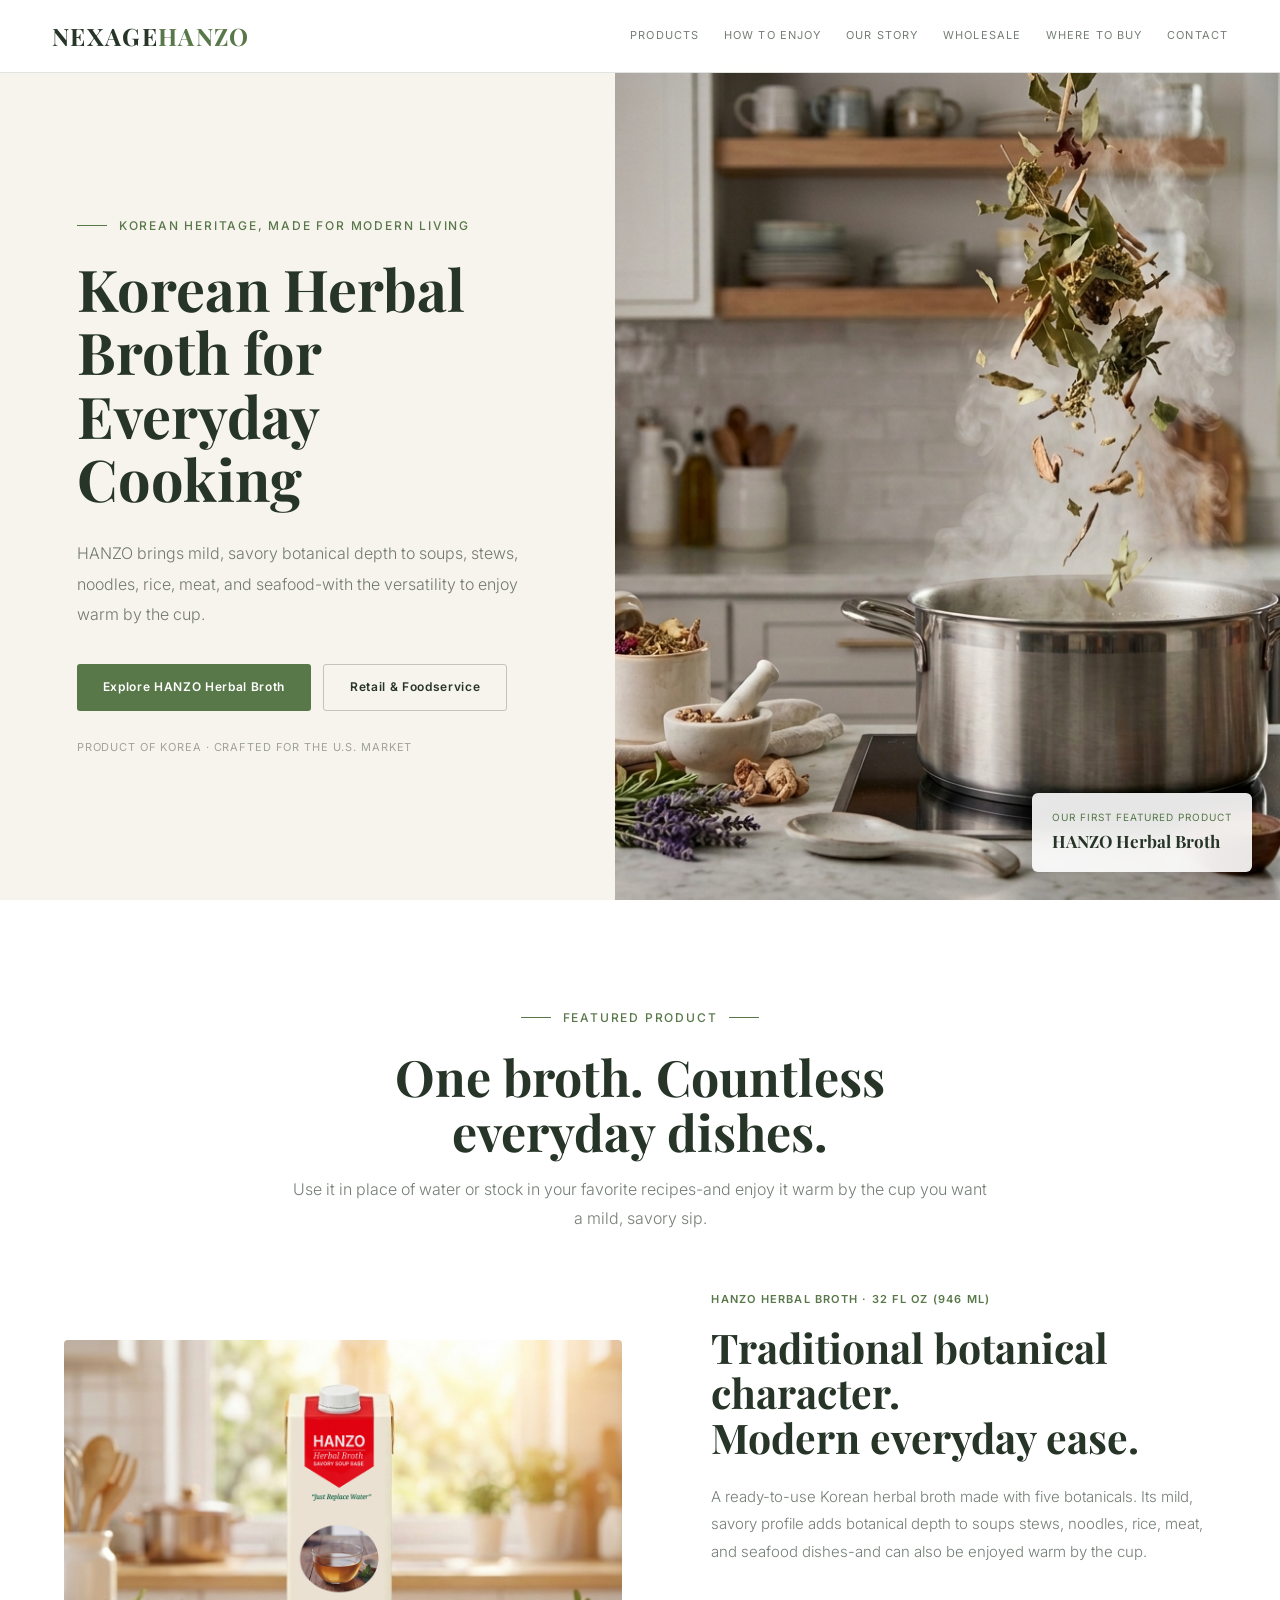
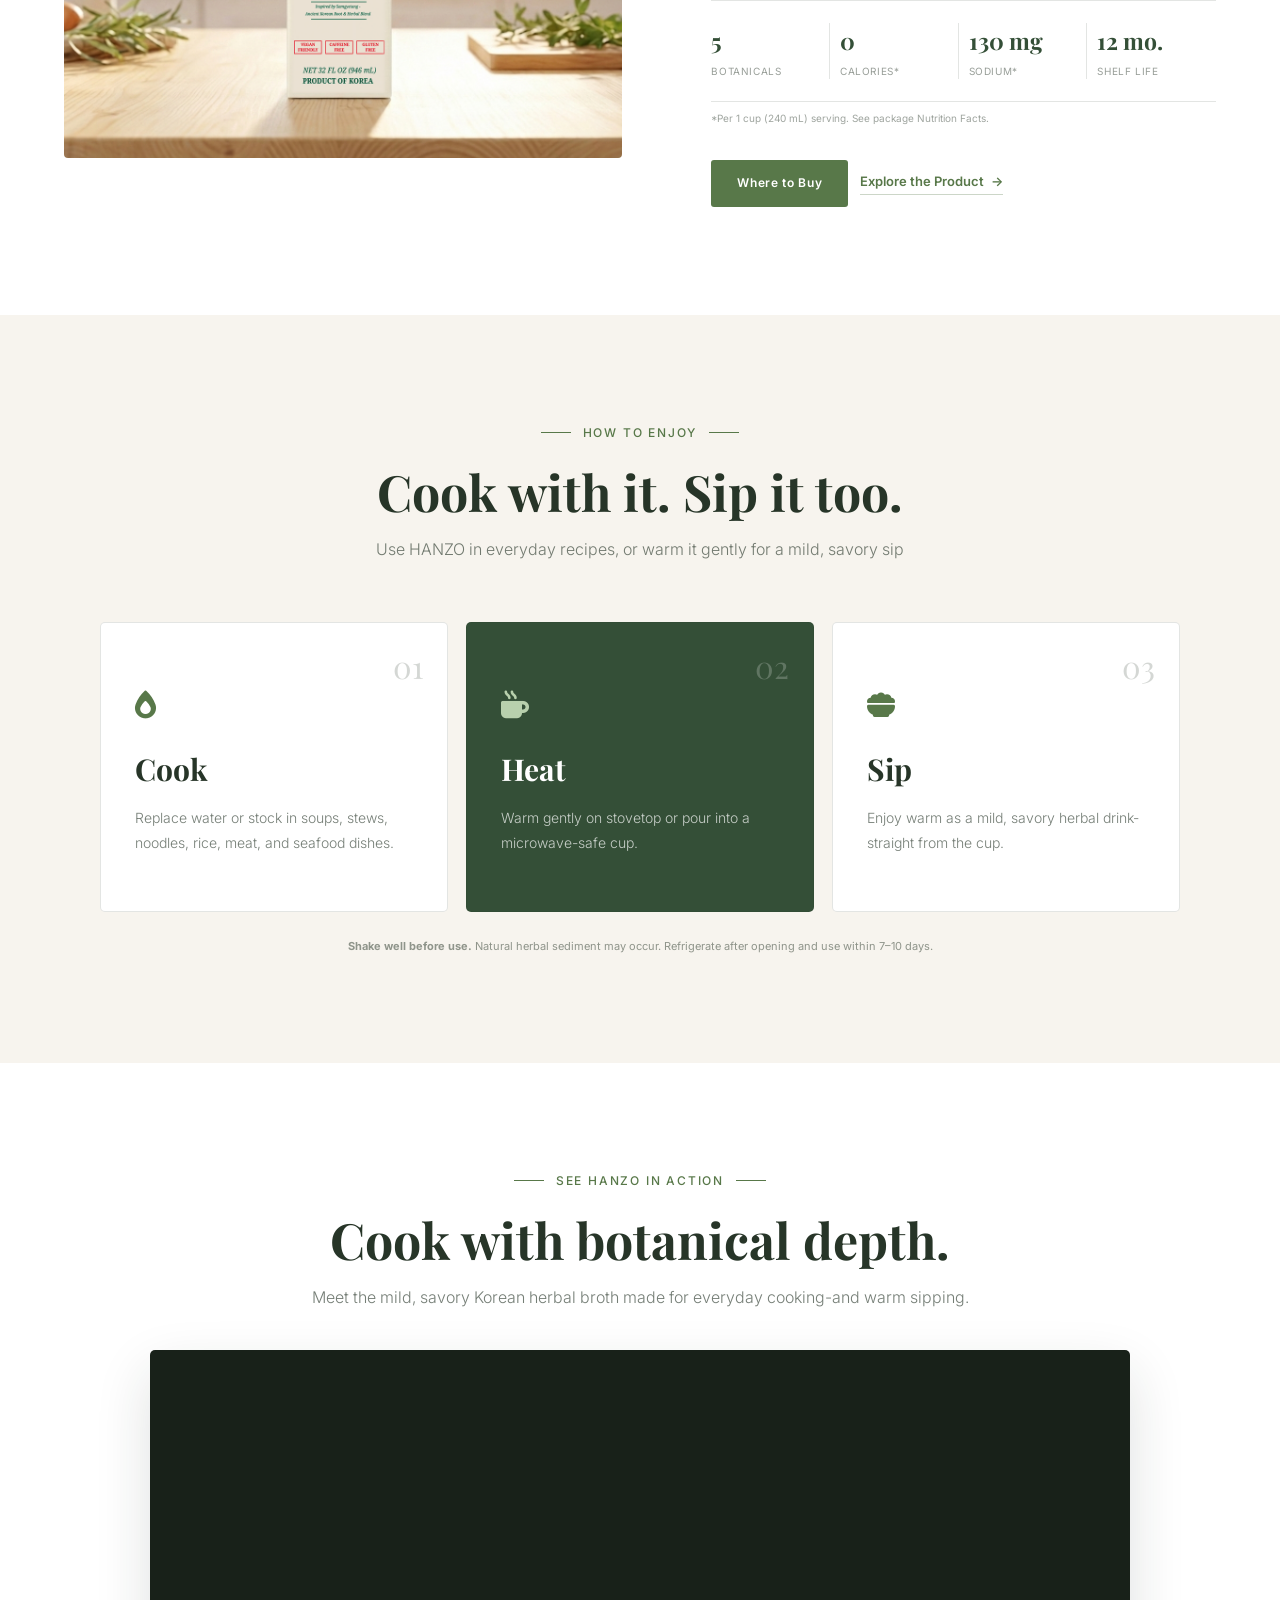
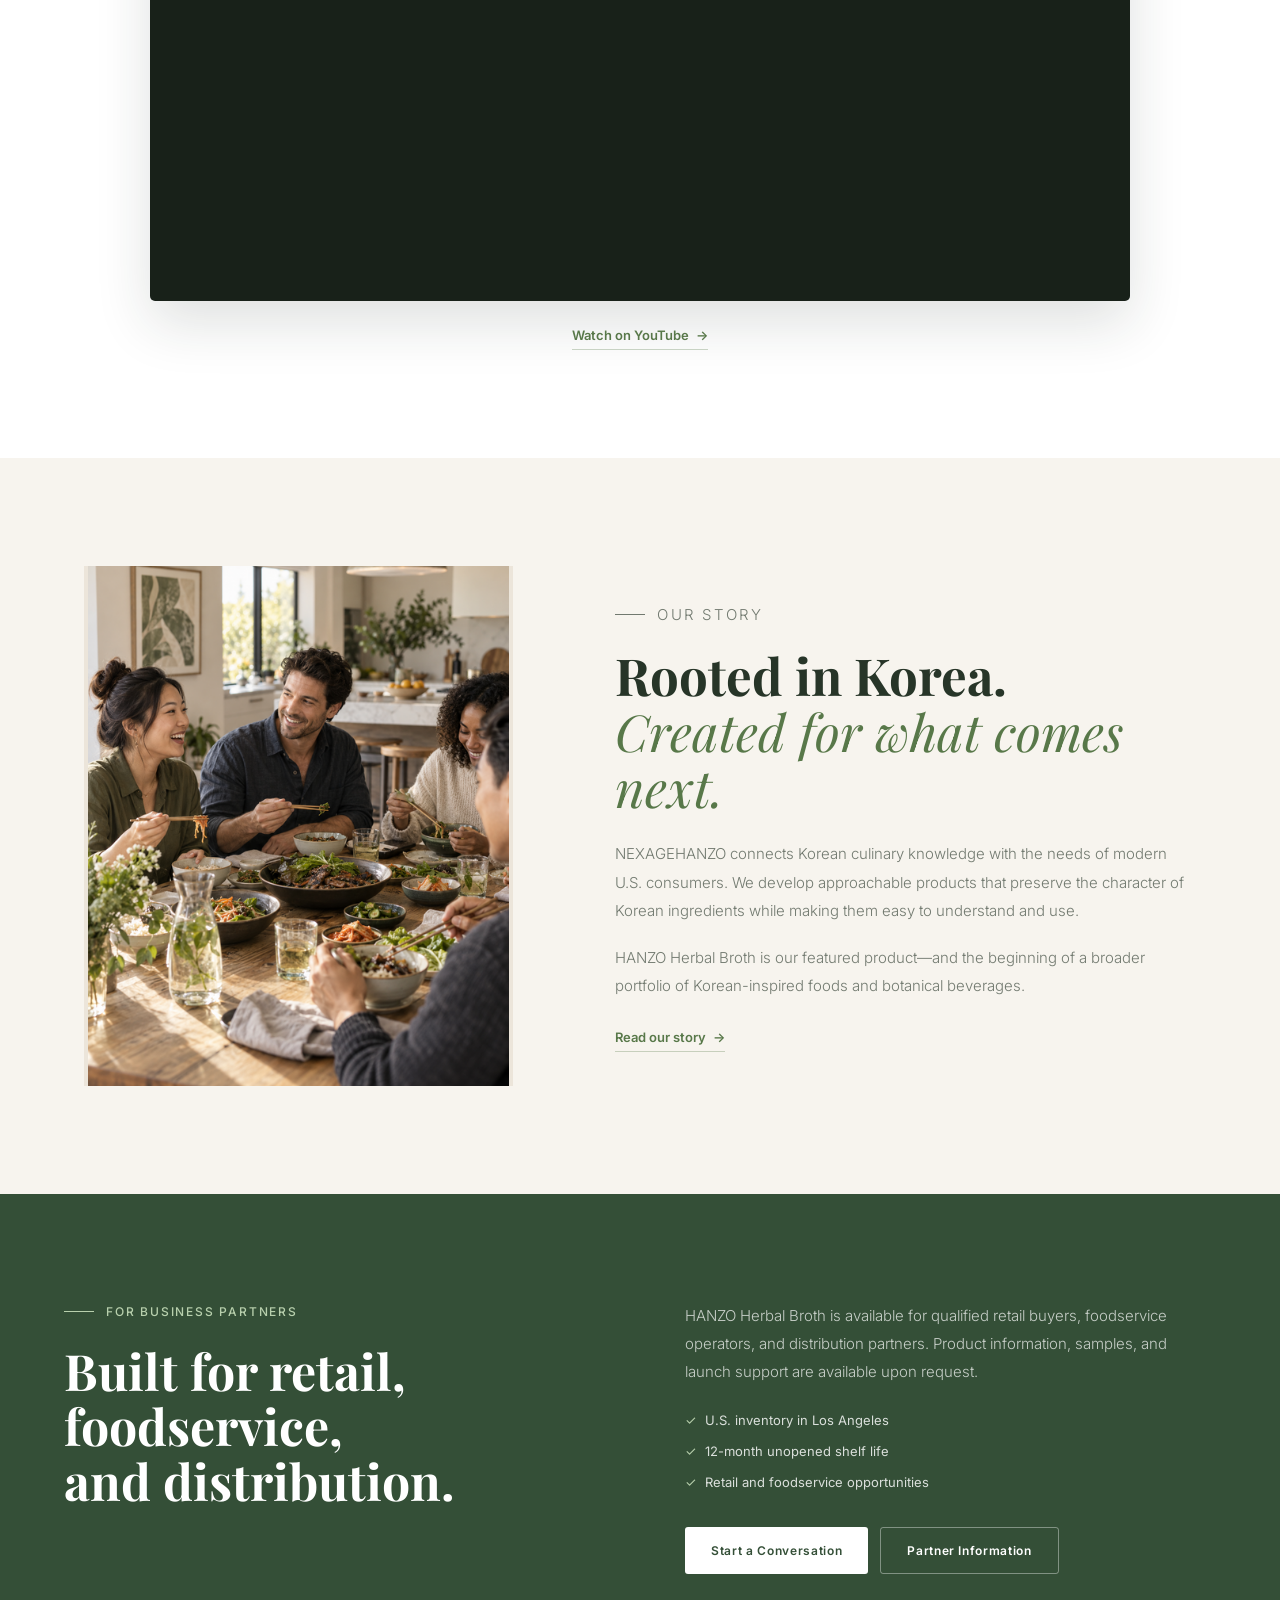
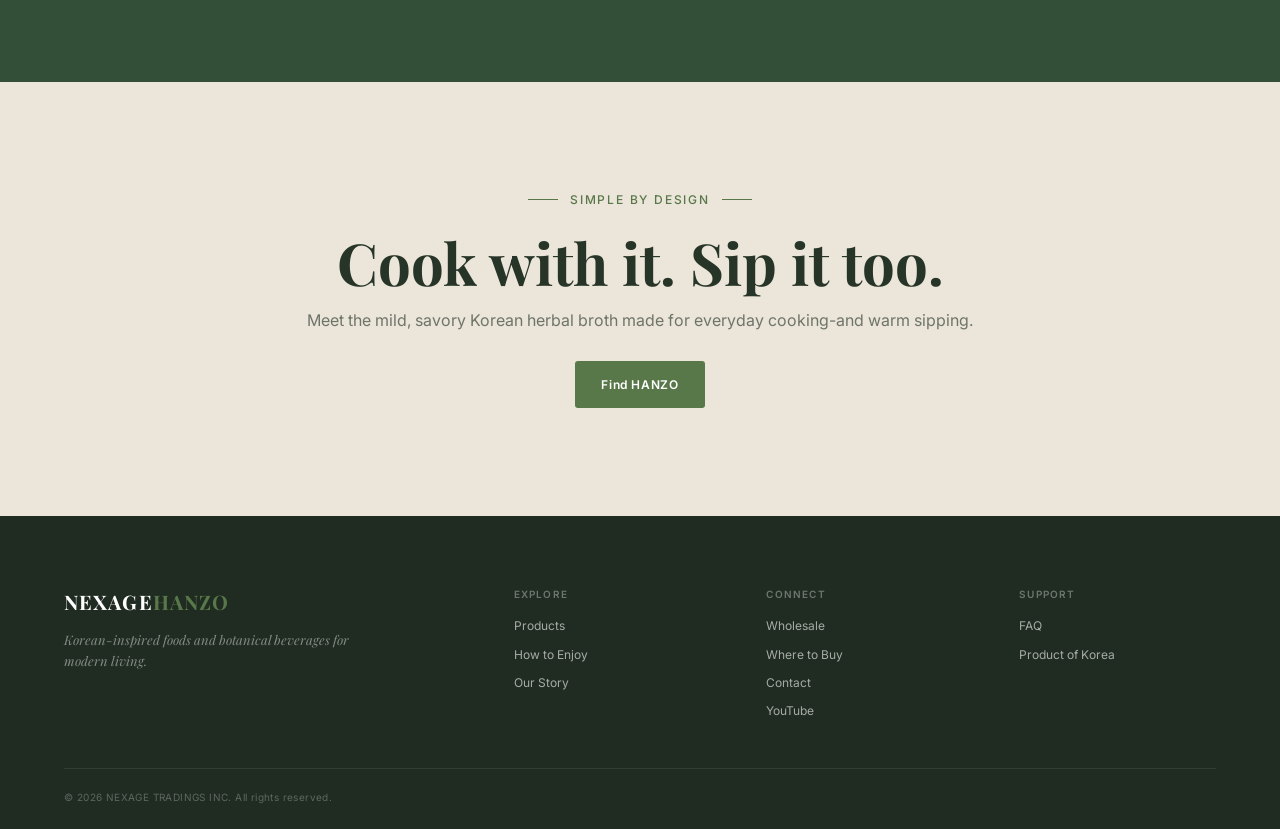
==== commit 65824300: "Revise video title and section text in index.html Updated video title and section headings for clari" ====
--- a/index.html
+++ b/index.html
@@ -116,7 +116,7 @@
       <div class="video-frame">
         <iframe
           src="https://www.youtube-nocookie.com/embed/nZVkIsXt2qI?rel=0"
-          title="HANZO Herbal Broth — Sip It. Cook With It."
+          title="HANZO Herbal Broth — Cook with botanical depth."
           loading="lazy"
           allow="accelerometer; autoplay; clipboard-write; encrypted-media; gyroscope; picture-in-picture; web-share"
           referrerpolicy="strict-origin-when-cross-origin"
@@ -153,8 +153,8 @@
 
     <section class="final-cta section">
       <p class="eyebrow"><span></span>Simple by design<span></span></p>
-      <h2>Sip it. Cook with it.</h2>
-      <p>Meet the Korean herbal broth made for more than one moment.</p>
+      <h2>Cook with it. Sip it too.</h2>
+      <p>Meet the mild, savory Korean herbal broth made for everyday cooking-and warm sipping.</p>
       <a class="button button-primary" href="where-to-buy.html">Find HANZO</a>
     </section>
   </main>
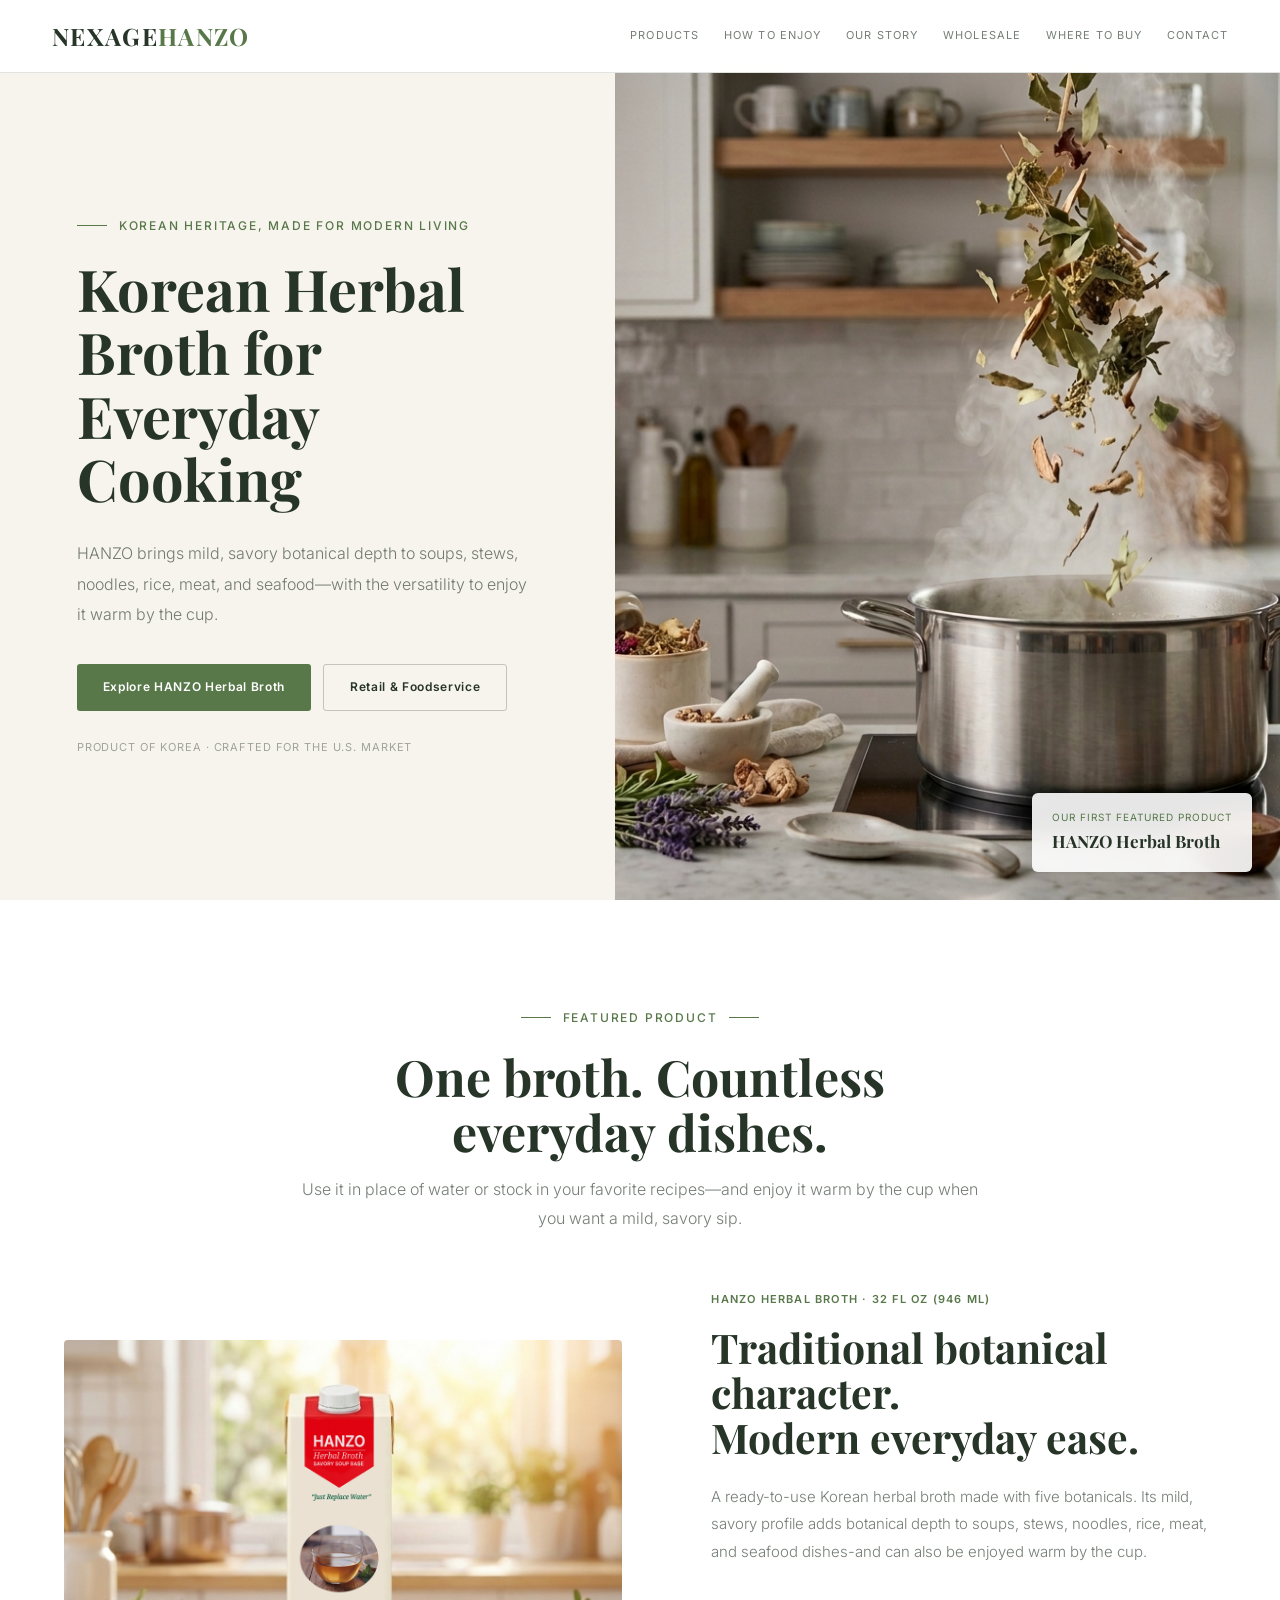
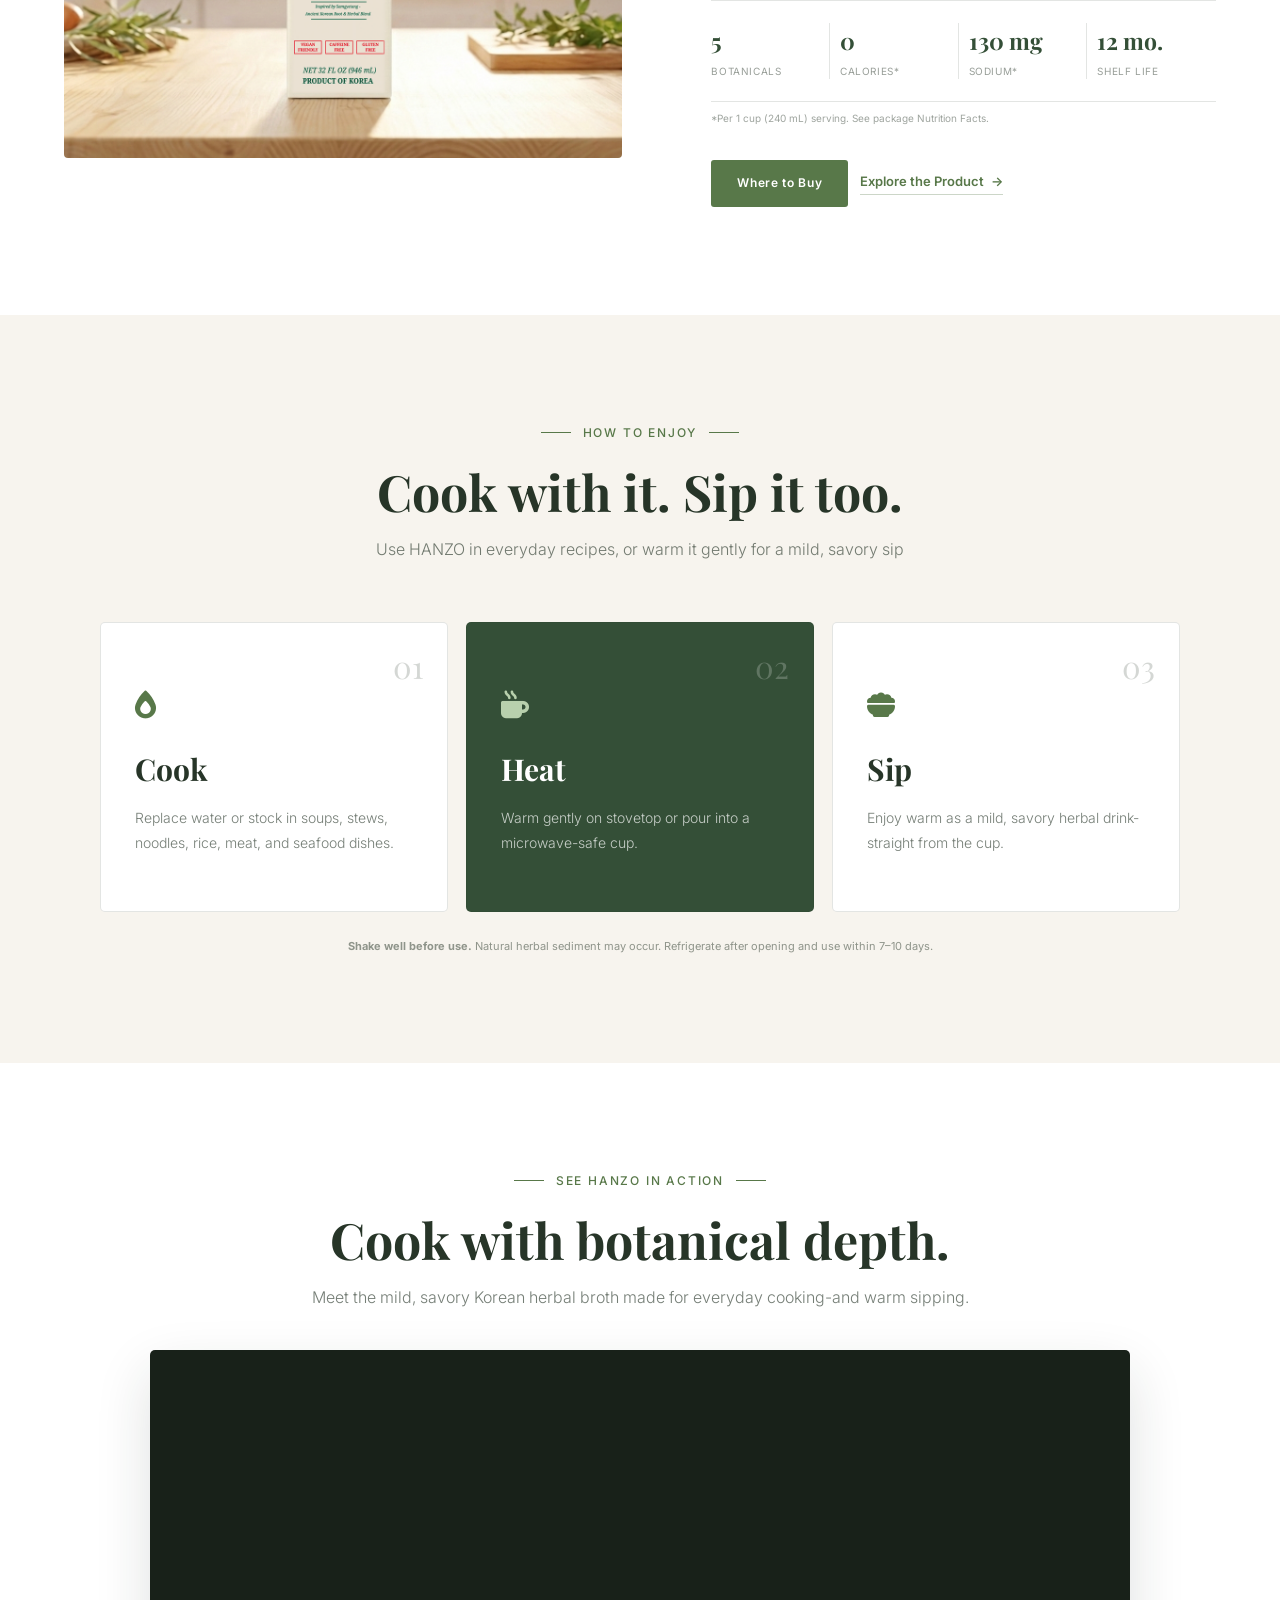
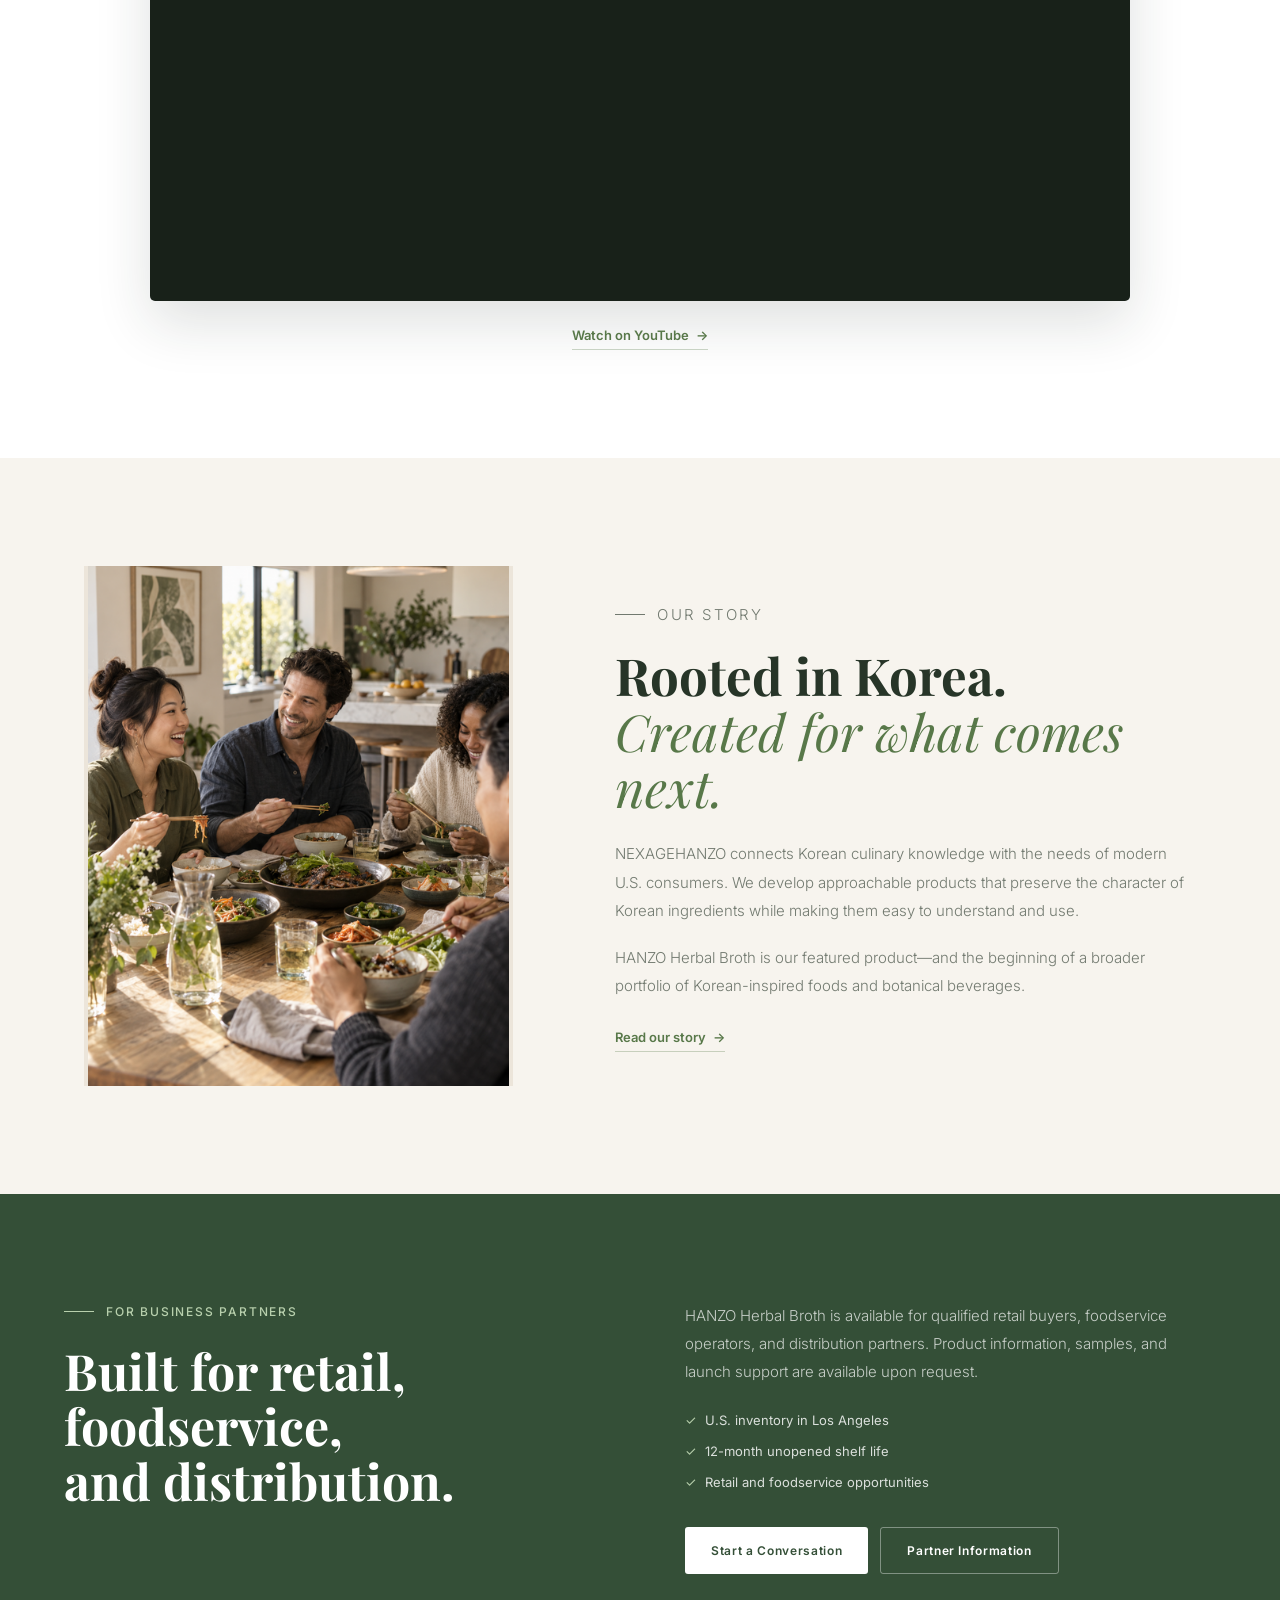
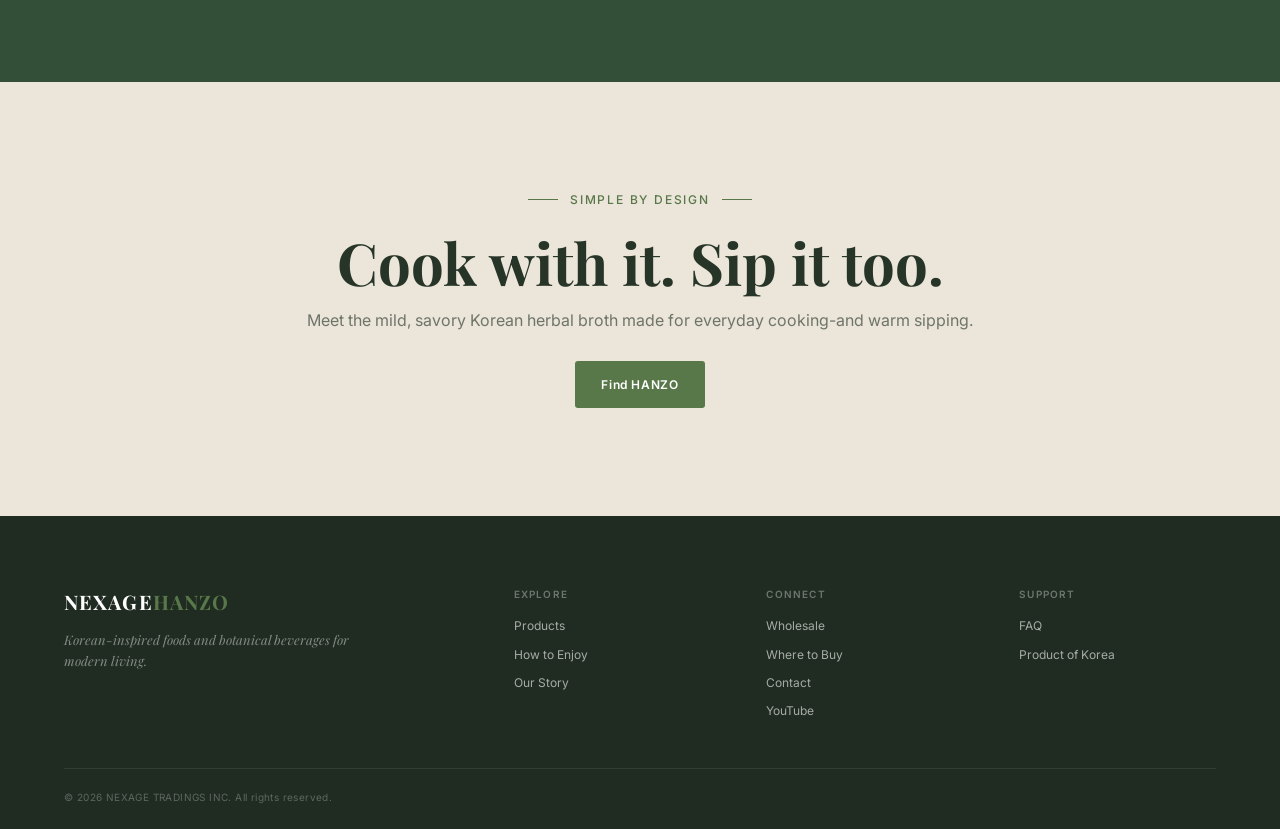
==== commit ca338a63: "Fix punctuation and wording in index.html" ====
--- a/index.html
+++ b/index.html
@@ -53,7 +53,7 @@
       <div class="brand-hero-copy">
         <p class="eyebrow"><span></span>Korean heritage, made for modern living</p>
         <h1>Korean Herbal Broth for Everyday Cooking</h1>
-        <p class="hero-lead">HANZO brings mild, savory botanical depth to soups, stews, noodles, rice, meat, and seafood-with the versatility to enjoy warm by the cup.</p>
+        <p class="hero-lead">HANZO brings mild, savory botanical depth to soups, stews, noodles, rice, meat, and seafood—with the versatility to enjoy it warm by the cup.</p>
         <div class="hero-actions">
           <a class="button button-primary" href="product.html">Explore HANZO Herbal Broth</a>
           <a class="button button-secondary" href="#wholesale">Retail &amp; Foodservice</a>
@@ -70,14 +70,14 @@
       <div class="section-heading centered">
         <p class="eyebrow"><span></span>Featured product<span></span></p>
         <h2>One broth. Countless everyday dishes.</h2>
-        <p>Use it in place of water or stock in your favorite recipes-and enjoy it warm by the cup you want a mild, savory sip.</p>
+        <p>Use it in place of water or stock in your favorite recipes—and enjoy it warm by the cup when you want a mild, savory sip.</p>
       </div>
       <div class="featured-grid">
         <div class="featured-image"><img src="images/package mockup1.png" alt="HANZO Herbal Broth carton in a bright kitchen"></div>
         <div class="featured-copy">
           <p class="product-label">HANZO Herbal Broth · 32 fl oz (946 mL)</p>
           <h3>Traditional botanical character.<br>Modern everyday ease.</h3>
-          <p>A ready-to-use Korean herbal broth made with five botanicals. Its mild, savory profile adds botanical depth to soups stews, noodles, rice, meat, and seafood dishes-and can also be enjoyed warm by the cup.</p>
+          <p>A ready-to-use Korean herbal broth made with five botanicals. Its mild, savory profile adds botanical depth to soups, stews, noodles, rice, meat, and seafood dishes-and can also be enjoyed warm by the cup.</p>
           <div class="product-facts" aria-label="Product highlights">
             <div><strong>5</strong><span>Botanicals</span></div>
             <div><strong>0</strong><span>Calories*</span></div>
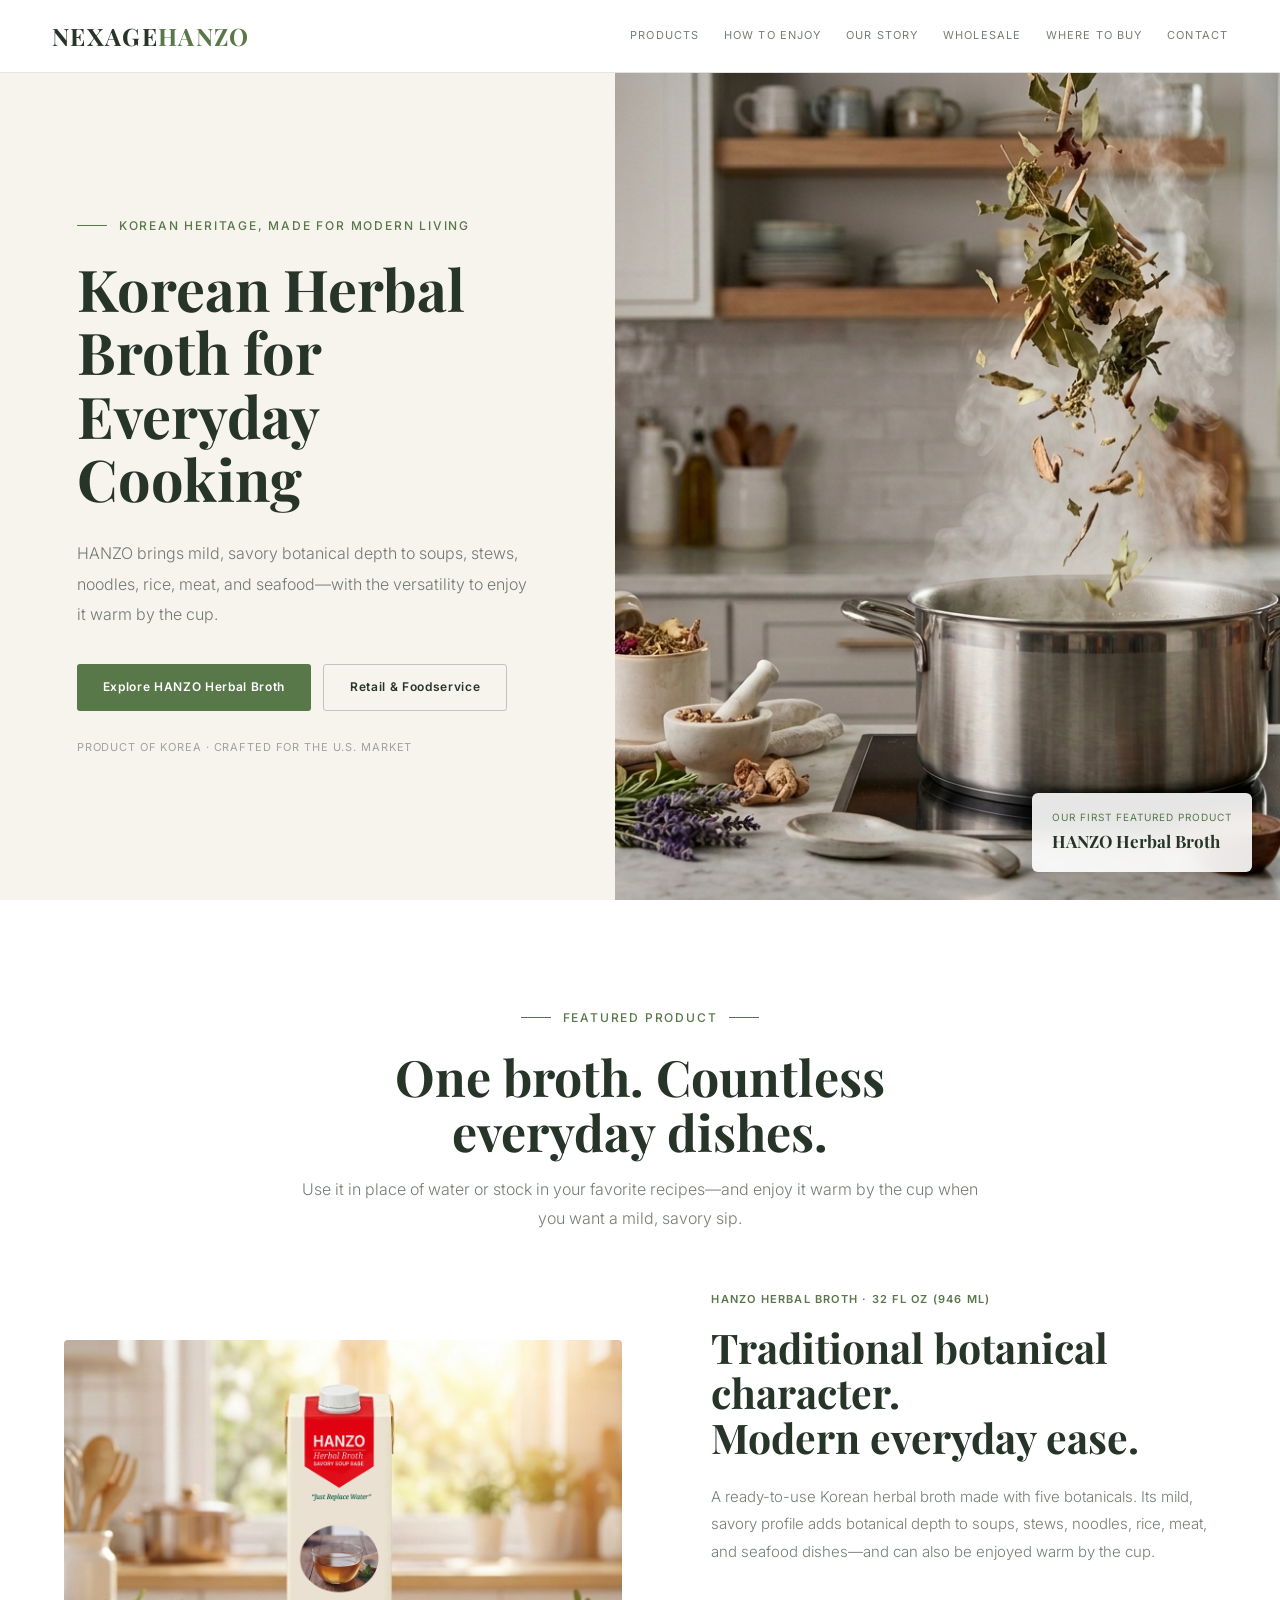
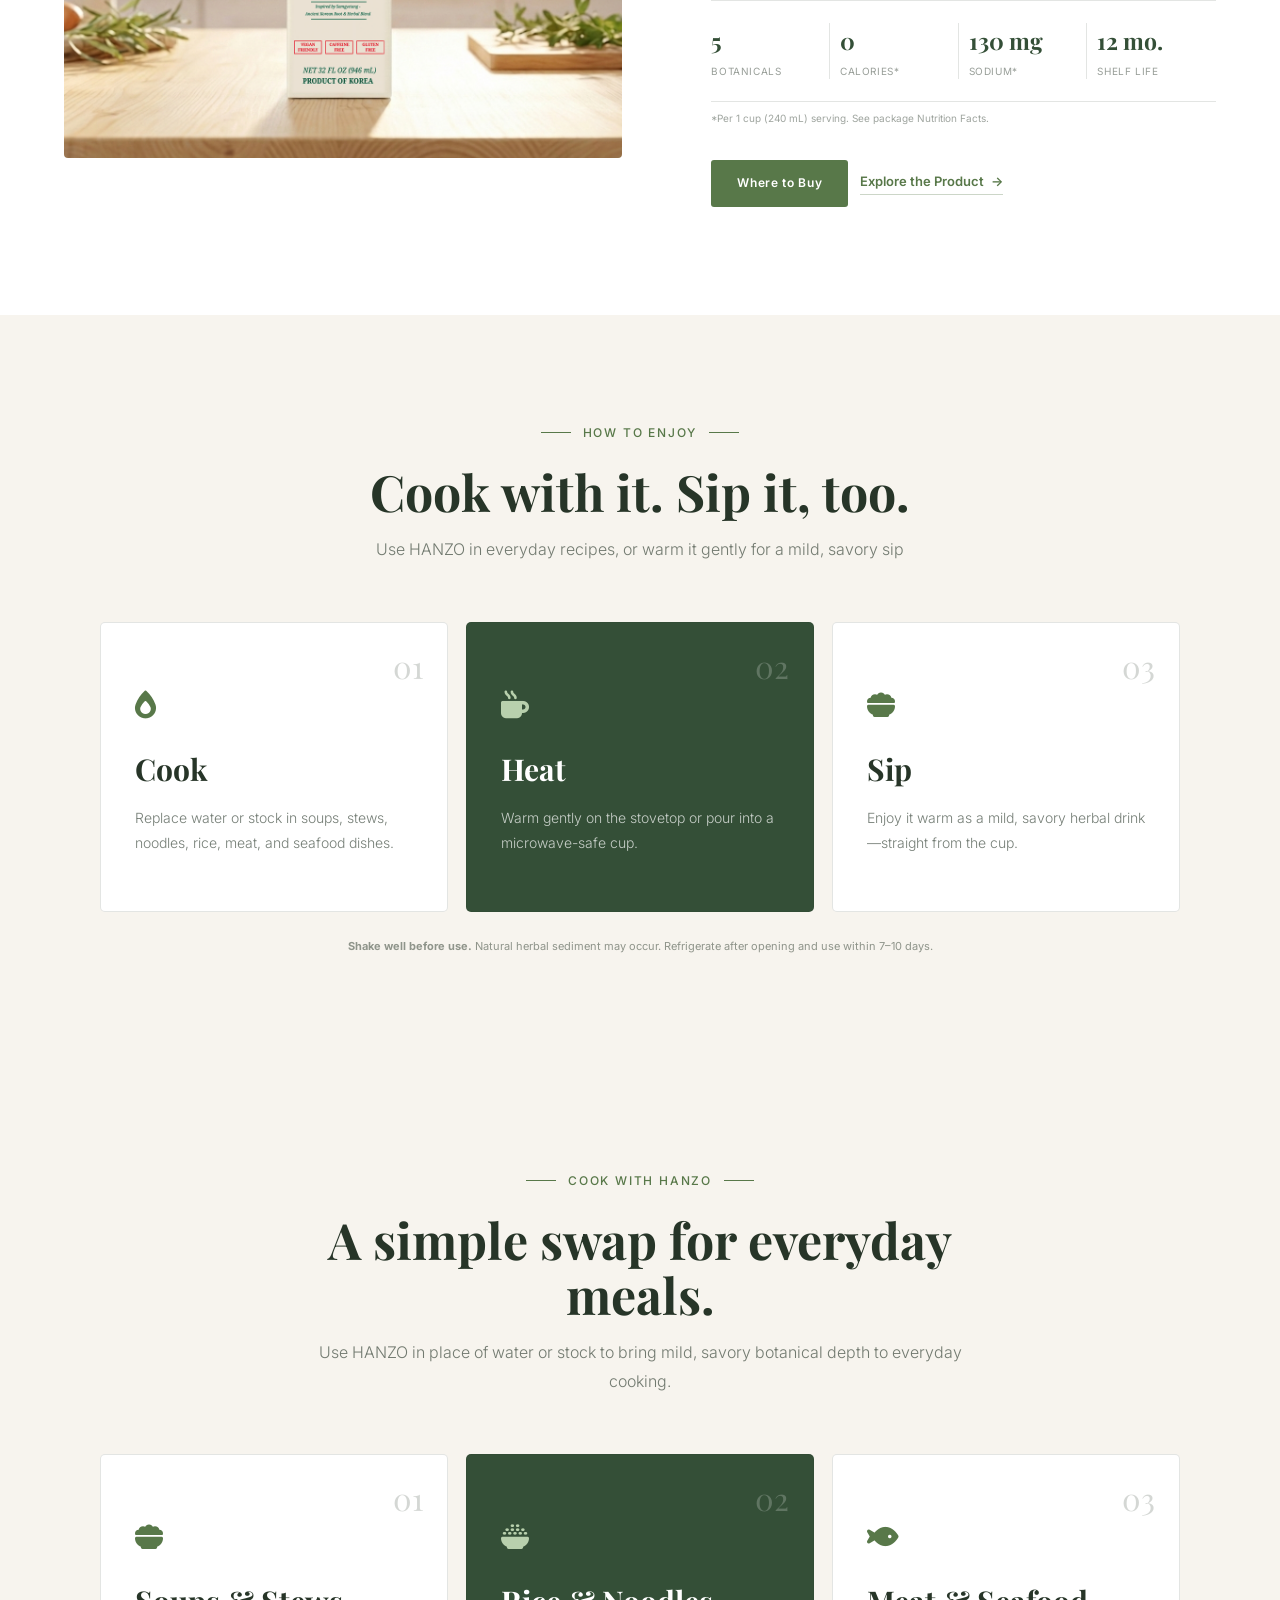
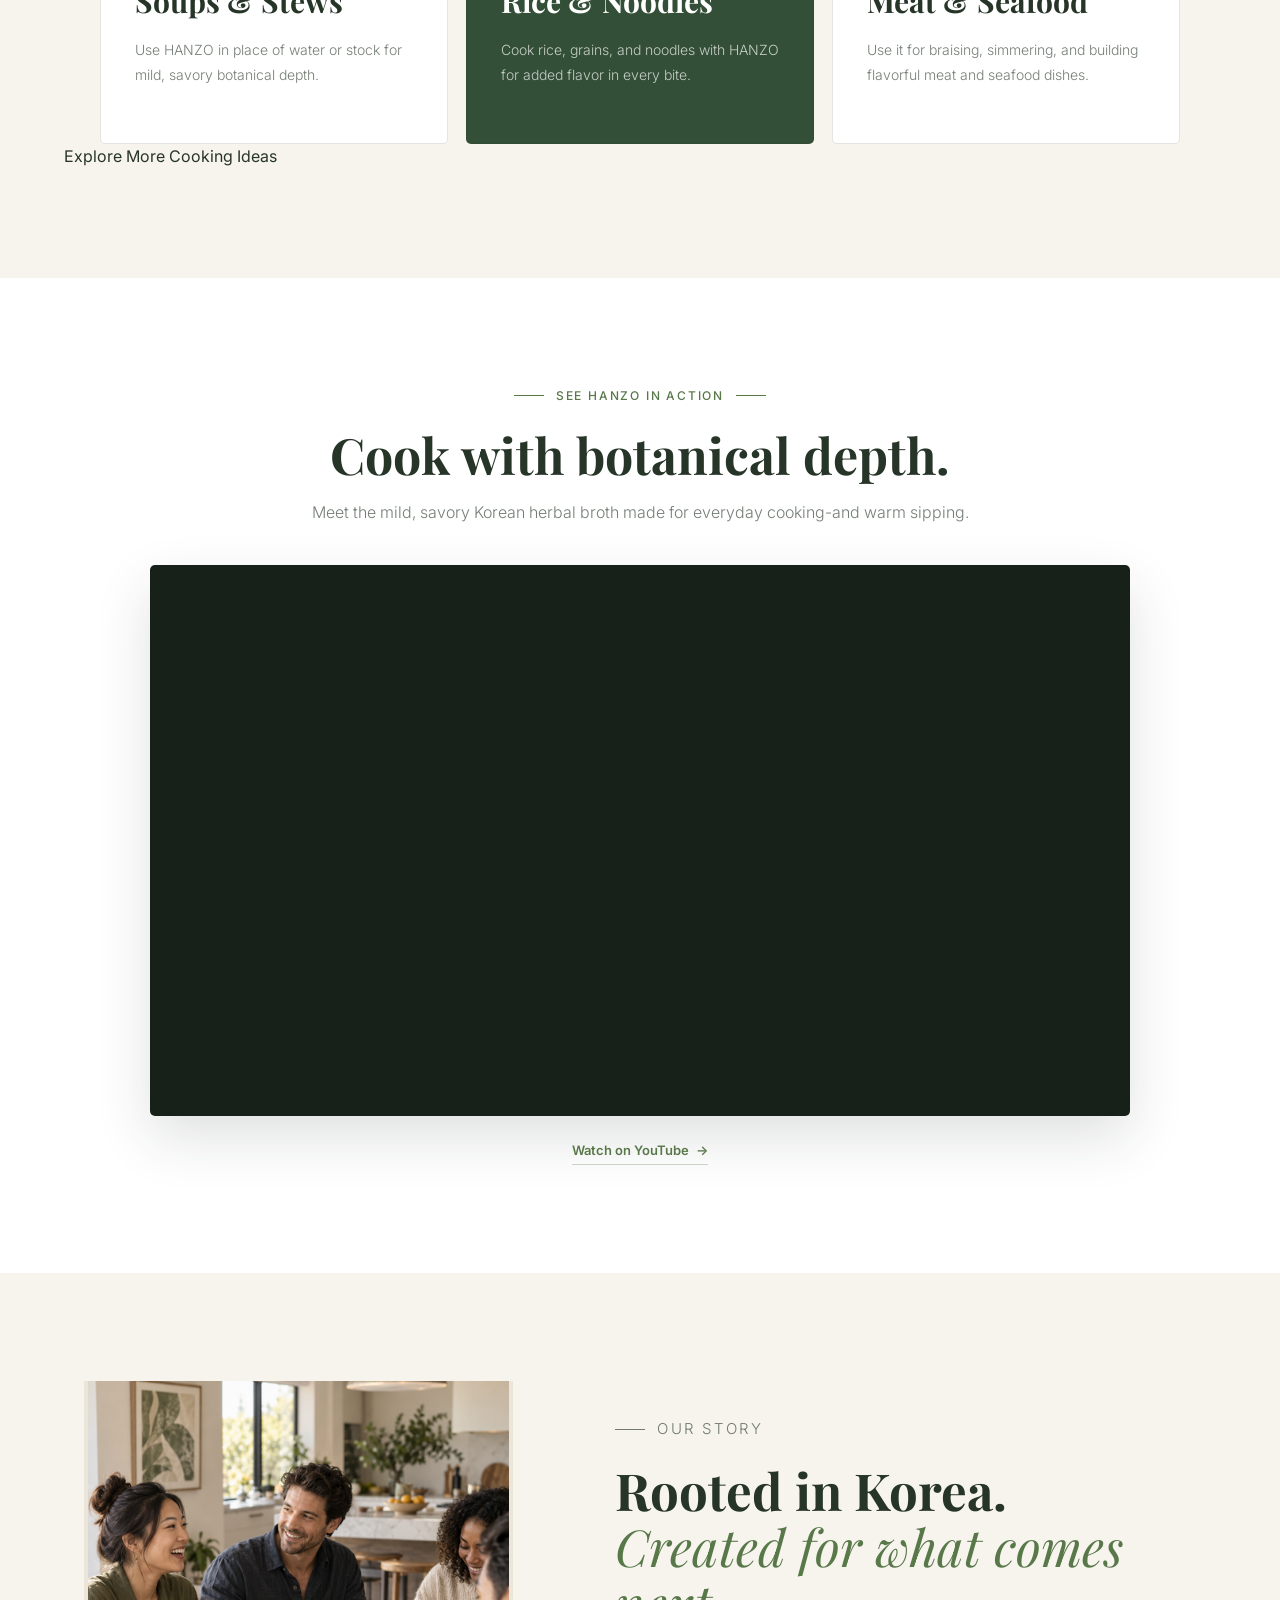
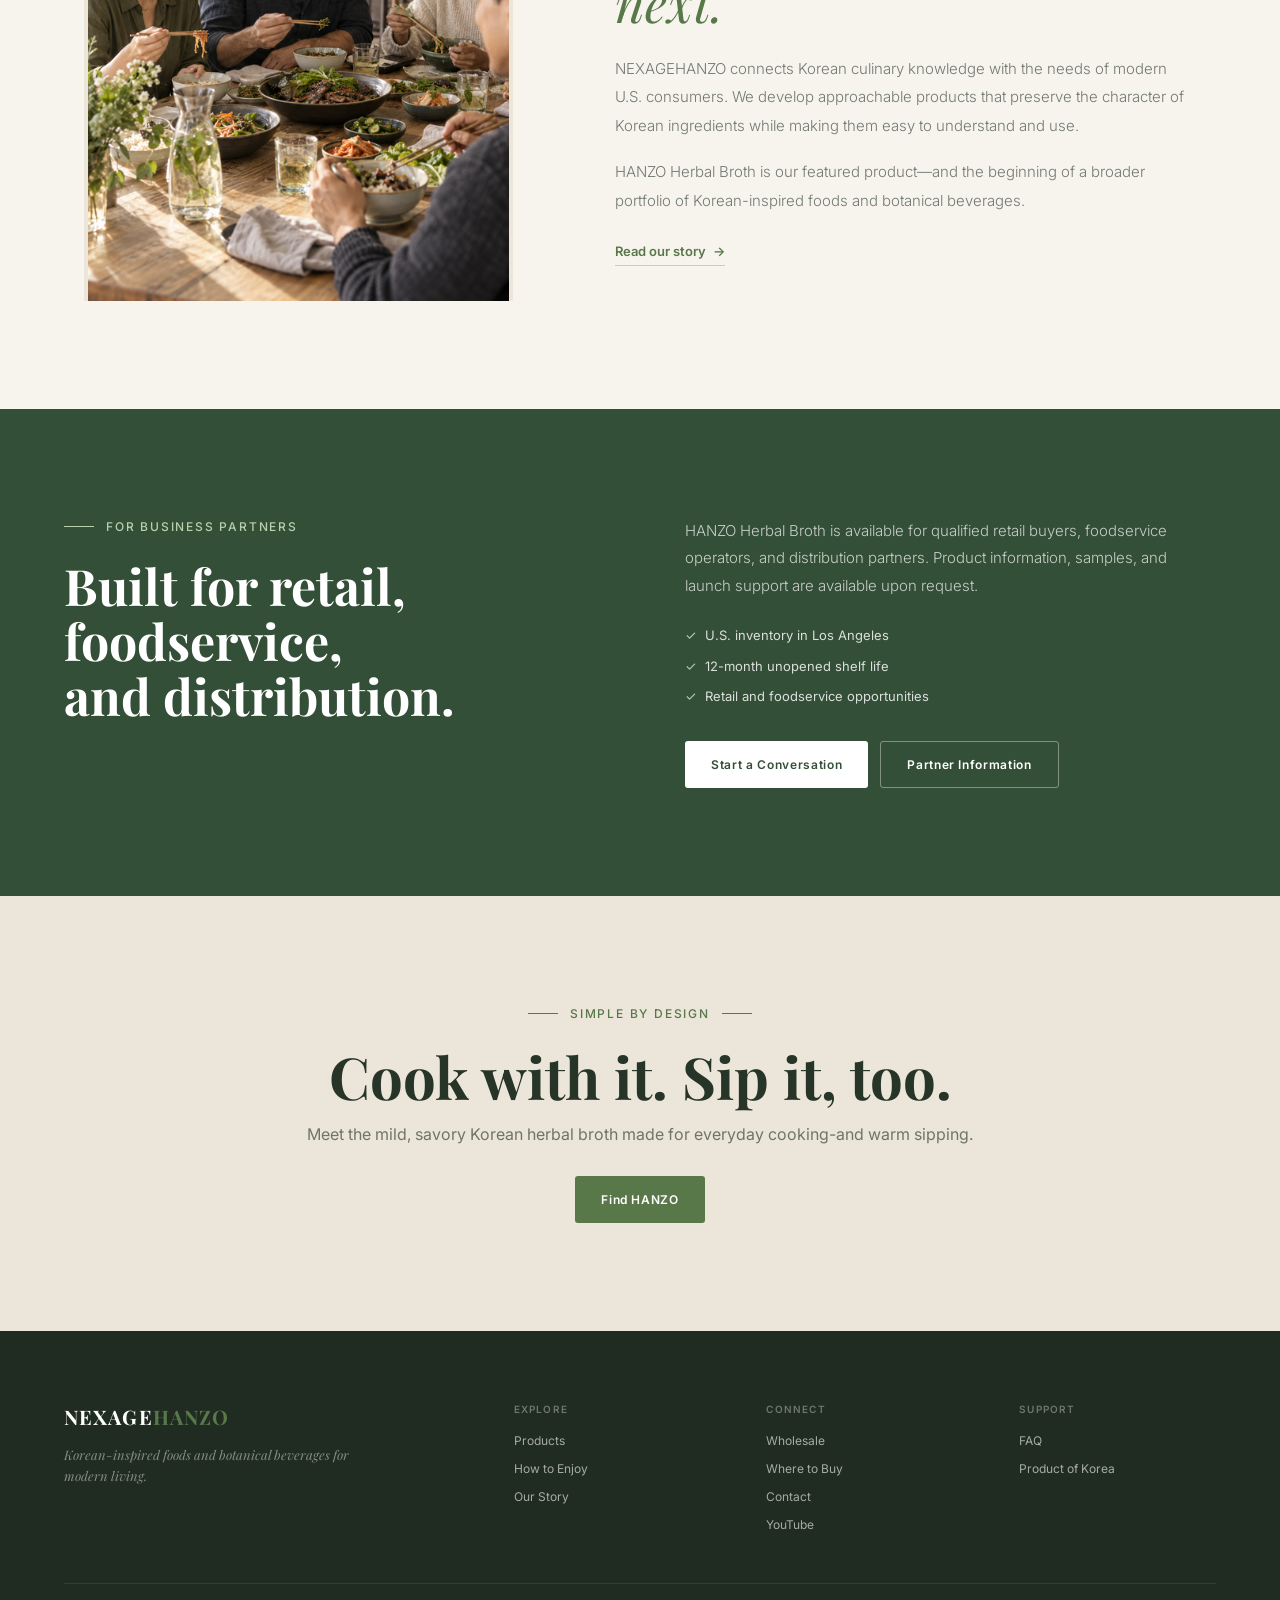
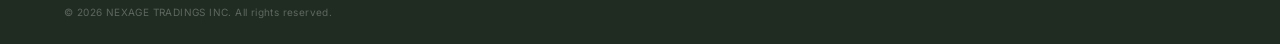
==== commit 8644377c: "Fix punctuation and formatting in index.html Updated the description and various text elements to in" ====
--- a/index.html
+++ b/index.html
@@ -12,7 +12,7 @@
   <meta name="viewport" content="width=device-width, initial-scale=1.0">
   <meta name="google-site-verification" content="KZXtI2nKQf4dhPu3jRp8oE7DgkKAVm8YcLb8Xx-caw">
   <title>HANZO Korean Herbal Broth for Cooking | NEXAGEHANZO</title>
-  <meta name="description" content="Discover HANZO Herbal Broth, a mild, savory Korean broth made with five botanicals for everyday cooking—and also enjoyable warm by the cup.">
+  <meta name="description" content="Discover HANZO Herbal Broth, a mild, savory Korean broth made with five botanicals for everyday cooking&mdash;and also enjoyable warm by the cup.">
   <link rel="canonical" href="https://nexagehanzo.com/">
   <meta name="keywords" content="Korean herbal broth, botanical beverage, cooking broth, HANZO, Korean food, foodservice, wholesale">
   <link rel="preconnect" href="https://fonts.googleapis.com">
@@ -53,7 +53,7 @@
       <div class="brand-hero-copy">
         <p class="eyebrow"><span></span>Korean heritage, made for modern living</p>
         <h1>Korean Herbal Broth for Everyday Cooking</h1>
-        <p class="hero-lead">HANZO brings mild, savory botanical depth to soups, stews, noodles, rice, meat, and seafood—with the versatility to enjoy it warm by the cup.</p>
+        <p class="hero-lead">HANZO brings mild, savory botanical depth to soups, stews, noodles, rice, meat, and seafood&mdash;with the versatility to enjoy it warm by the cup.</p>
         <div class="hero-actions">
           <a class="button button-primary" href="product.html">Explore HANZO Herbal Broth</a>
           <a class="button button-secondary" href="#wholesale">Retail &amp; Foodservice</a>
@@ -70,14 +70,14 @@
       <div class="section-heading centered">
         <p class="eyebrow"><span></span>Featured product<span></span></p>
         <h2>One broth. Countless everyday dishes.</h2>
-        <p>Use it in place of water or stock in your favorite recipes—and enjoy it warm by the cup when you want a mild, savory sip.</p>
+        <p>Use it in place of water or stock in your favorite recipes&mdash;and enjoy it warm by the cup when you want a mild, savory sip.</p>
       </div>
       <div class="featured-grid">
         <div class="featured-image"><img src="images/package mockup1.png" alt="HANZO Herbal Broth carton in a bright kitchen"></div>
         <div class="featured-copy">
           <p class="product-label">HANZO Herbal Broth · 32 fl oz (946 mL)</p>
           <h3>Traditional botanical character.<br>Modern everyday ease.</h3>
-          <p>A ready-to-use Korean herbal broth made with five botanicals. Its mild, savory profile adds botanical depth to soups, stews, noodles, rice, meat, and seafood dishes-and can also be enjoyed warm by the cup.</p>
+          <p>A ready-to-use Korean herbal broth made with five botanicals. Its mild, savory profile adds botanical depth to soups, stews, noodles, rice, meat, and seafood dishes&mdash;and can also be enjoyed warm by the cup.</p>
           <div class="product-facts" aria-label="Product highlights">
             <div><strong>5</strong><span>Botanicals</span></div>
             <div><strong>0</strong><span>Calories*</span></div>
@@ -96,16 +96,53 @@
     <section class="enjoy section" id="enjoy">
       <div class="section-heading centered">
         <p class="eyebrow"><span></span>How to enjoy<span></span></p>
-        <h2>Cook with it. Sip it too.</h2>
+        <h2>Cook with it. Sip it, too.</h2>
         <p>Use HANZO in everyday recipes, or warm it gently for a mild, savory sip</p>
       </div>
       <div class="enjoy-grid">
         <article class="enjoy-card"><span class="step-number">01</span><i class="fa-solid fa-fire-flame-simple" aria-hidden="true"></i><h3>Cook</h3><p>Replace water or stock in soups, stews, noodles, rice, meat, and seafood dishes.</p></article>
-        <article class="enjoy-card featured"><span class="step-number">02</span><i class="fa-solid fa-mug-hot" aria-hidden="true"></i><h3>Heat</h3><p>Warm gently on stovetop or pour into a microwave-safe cup.</p></article>
-        <article class="enjoy-card"><span class="step-number">03</span><i class="fa-solid fa-bowl-food" aria-hidden="true"></i><h3>Sip</h3><p>Enjoy warm as a mild, savory herbal drink-straight from the cup.</p></article>
+        <article class="enjoy-card featured"><span class="step-number">02</span><i class="fa-solid fa-mug-hot" aria-hidden="true"></i><h3>Heat</h3><p>Warm gently on the stovetop or pour into a microwave-safe cup.</p></article>
+        <article class="enjoy-card"><span class="step-number">03</span><i class="fa-solid fa-bowl-food" aria-hidden="true"></i><h3>Sip</h3><p>Enjoy it warm as a mild, savory herbal drink&mdash;straight from the cup.</p></article>
       </div>
       <p class="use-note"><strong>Shake well before use.</strong> Natural herbal sediment may occur. Refrigerate after opening and use within 7–10 days.</p>
     </section>
+
+    <section class="cooking&mdash;ideas section" id="cooking&mdash;ideas">
+  <div class="section-heading centered">
+    <p class="eyebrow"><span></span>COOK WITH HANZO<span></span></p>
+    <h2>A simple swap for everyday meals.</h2>
+    <p>Use HANZO in place of water or stock to bring mild, savory botanical depth to everyday cooking.</p>
+  </div>
+
+  <div class="enjoy-grid">
+    <article class="enjoy-card">
+      <span class="step-number">01</span>
+      <i class="fa-solid fa-bowl-food" aria-hidden="true"></i>
+      <h3>Soups &amp; Stews</h3>
+      <p>Use HANZO in place of water or stock for mild, savory botanical depth.</p>
+    </article>
+
+    <article class="enjoy-card featured">
+      <span class="step-number">02</span>
+      <i class="fa-solid fa-bowl-rice" aria-hidden="true"></i>
+      <h3>Rice &amp; Noodles</h3>
+      <p>Cook rice, grains, and noodles with HANZO for added flavor in every bite.</p>
+    </article>
+
+    <article class="enjoy-card">
+      <span class="step-number">03</span>
+      <i class="fa-solid fa-fish" aria-hidden="true"></i>
+      <h3>Meat &amp; Seafood</h3>
+      <p>Use it for braising, simmering, and building flavorful meat and seafood dishes.</p>
+    </article>
+  </div>
+
+  <div class="section-action">
+    <a href="product.html#ways-to-cook" class="btn btn-primary">
+      Explore More Cooking Ideas
+    </a>
+  </div>
+</section>
 
     <section class="brand-film section" id="brand-film">
       <div class="section-heading centered">
@@ -153,7 +190,7 @@
 
     <section class="final-cta section">
       <p class="eyebrow"><span></span>Simple by design<span></span></p>
-      <h2>Cook with it. Sip it too.</h2>
+      <h2>Cook with it. Sip it, too.</h2>
       <p>Meet the mild, savory Korean herbal broth made for everyday cooking-and warm sipping.</p>
       <a class="button button-primary" href="where-to-buy.html">Find HANZO</a>
     </section>
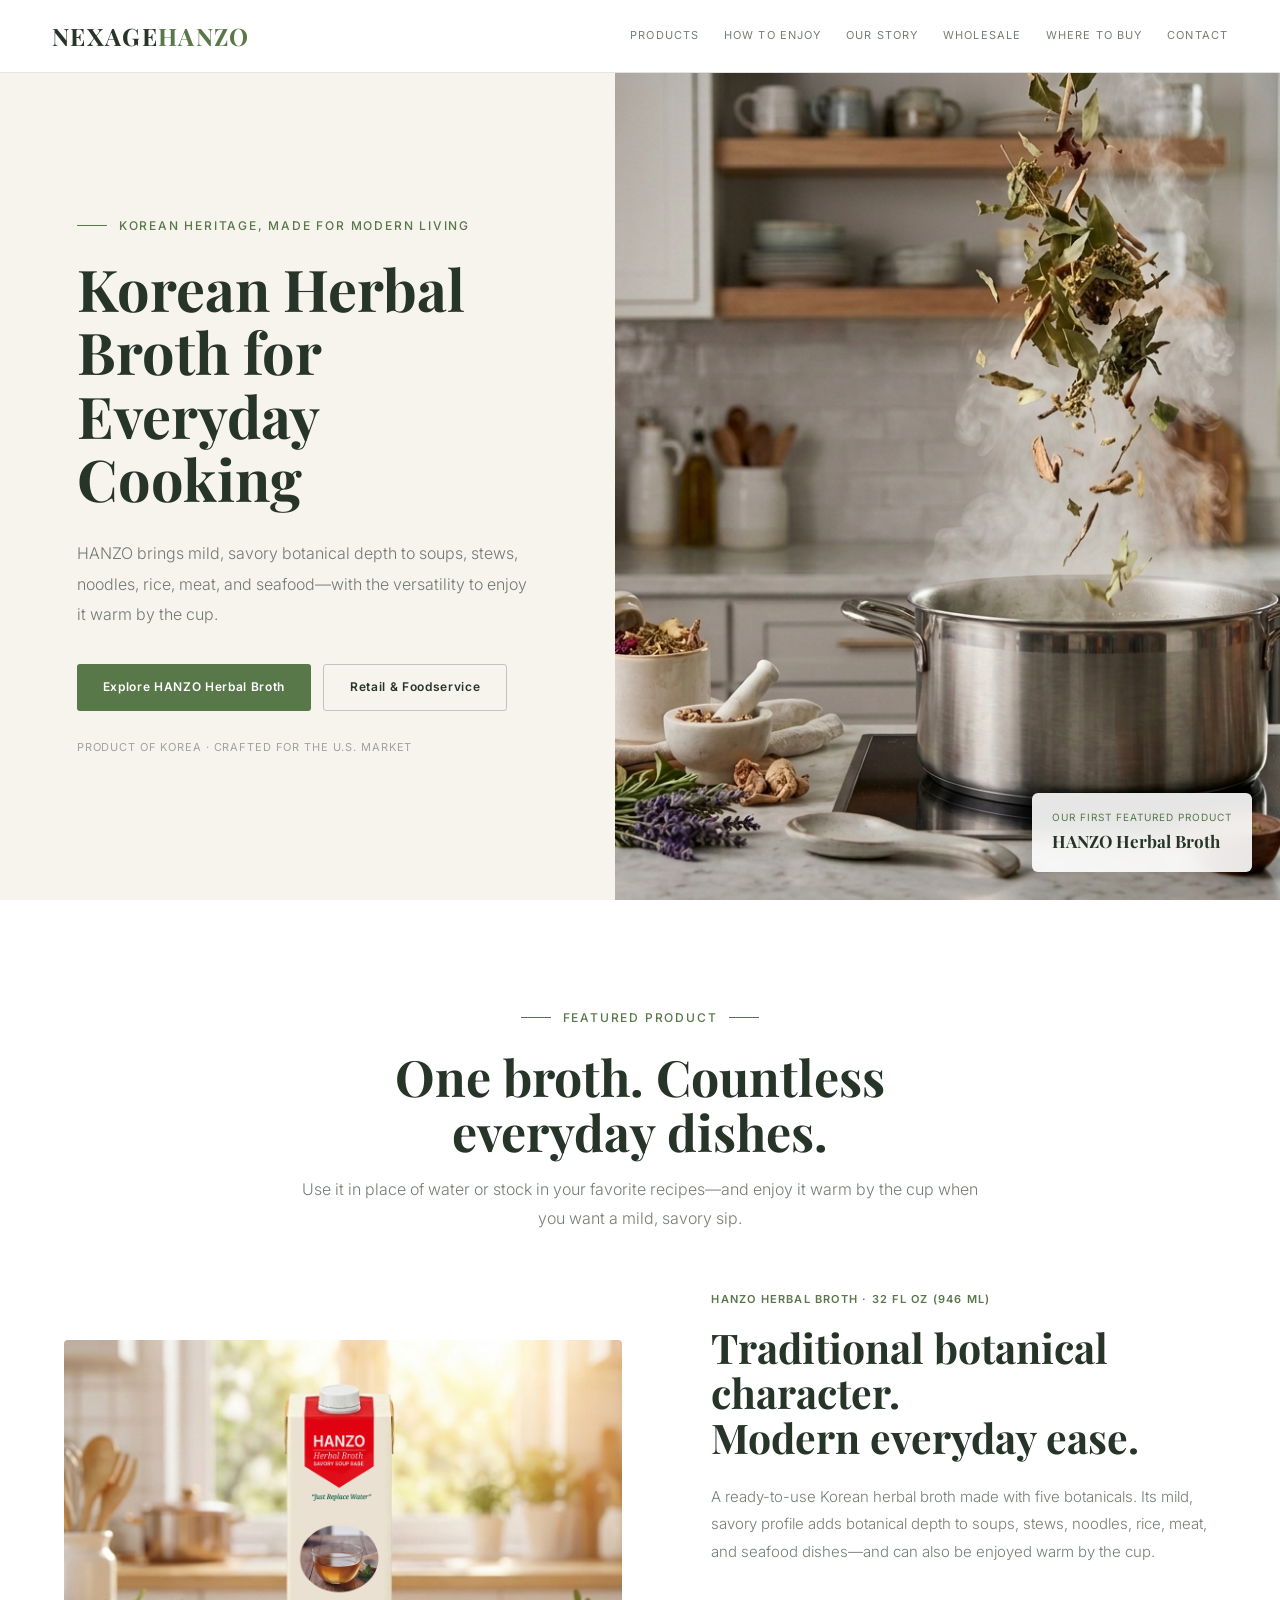
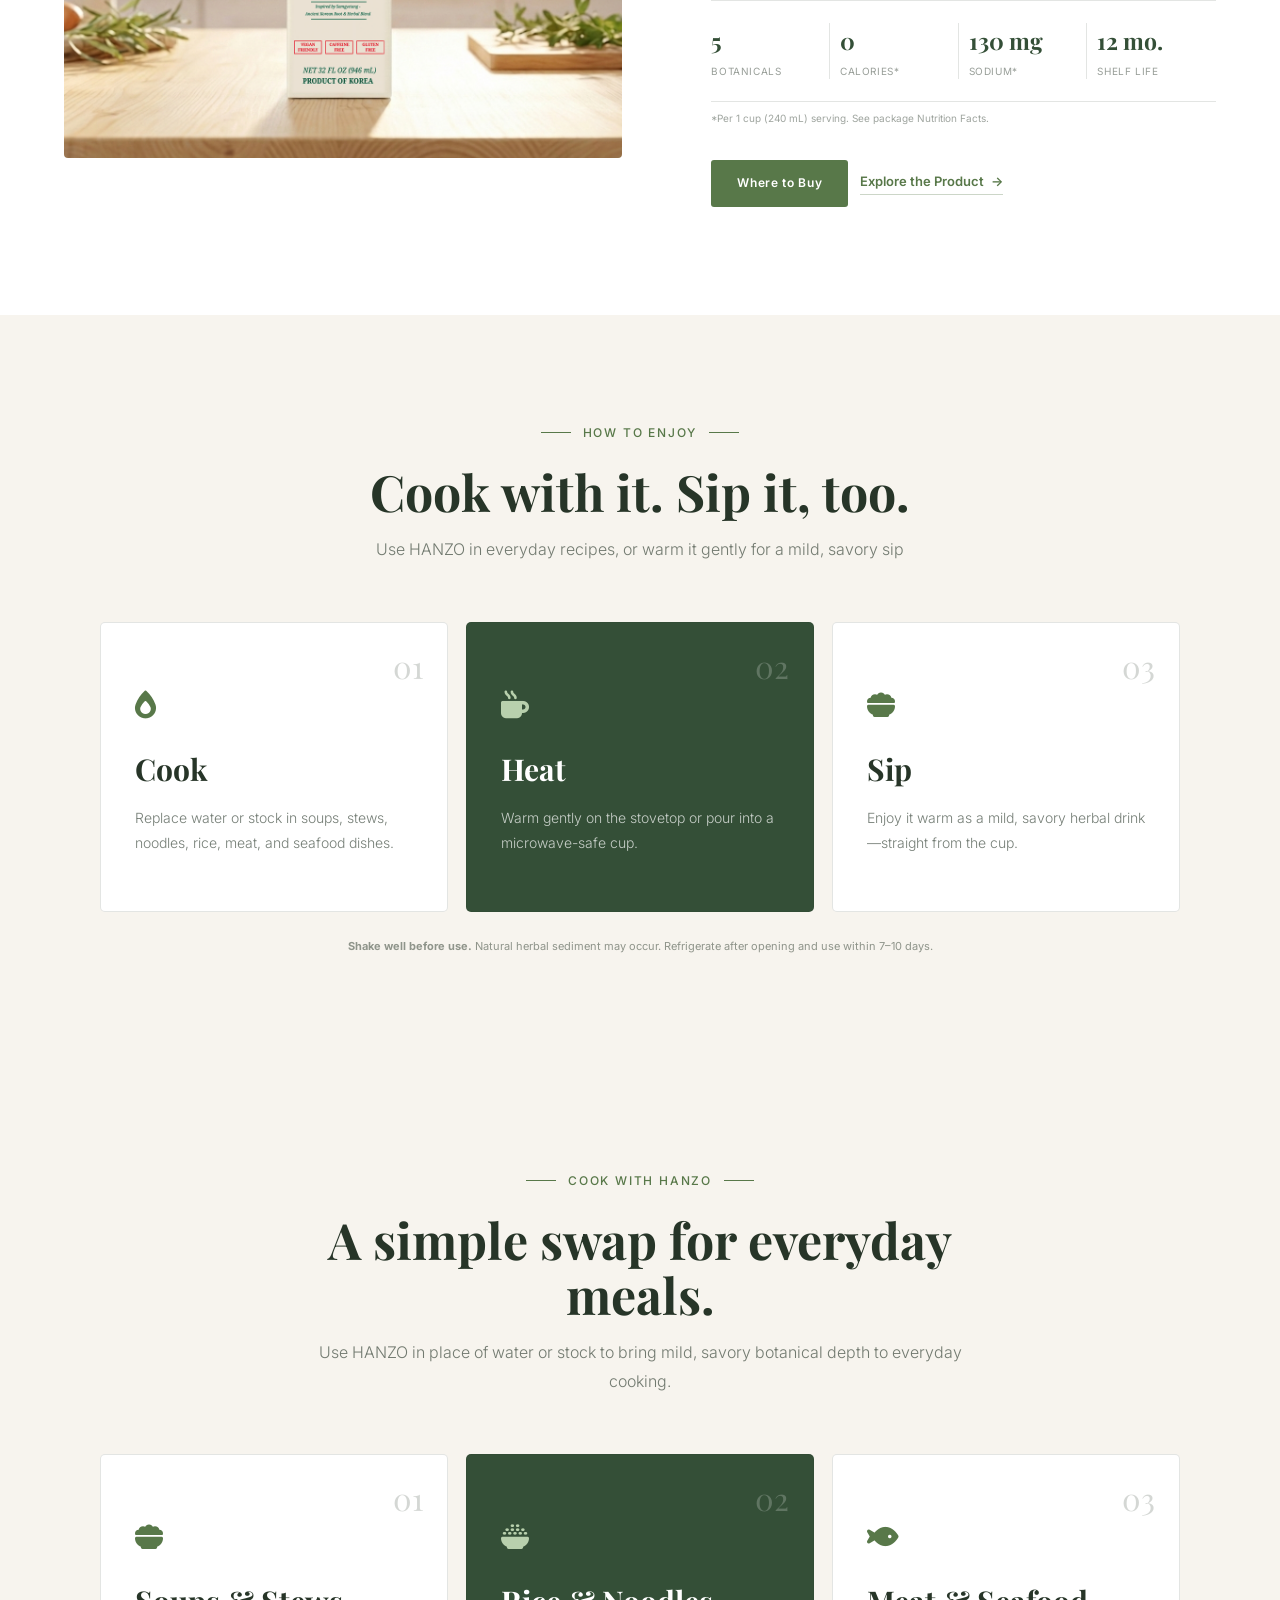
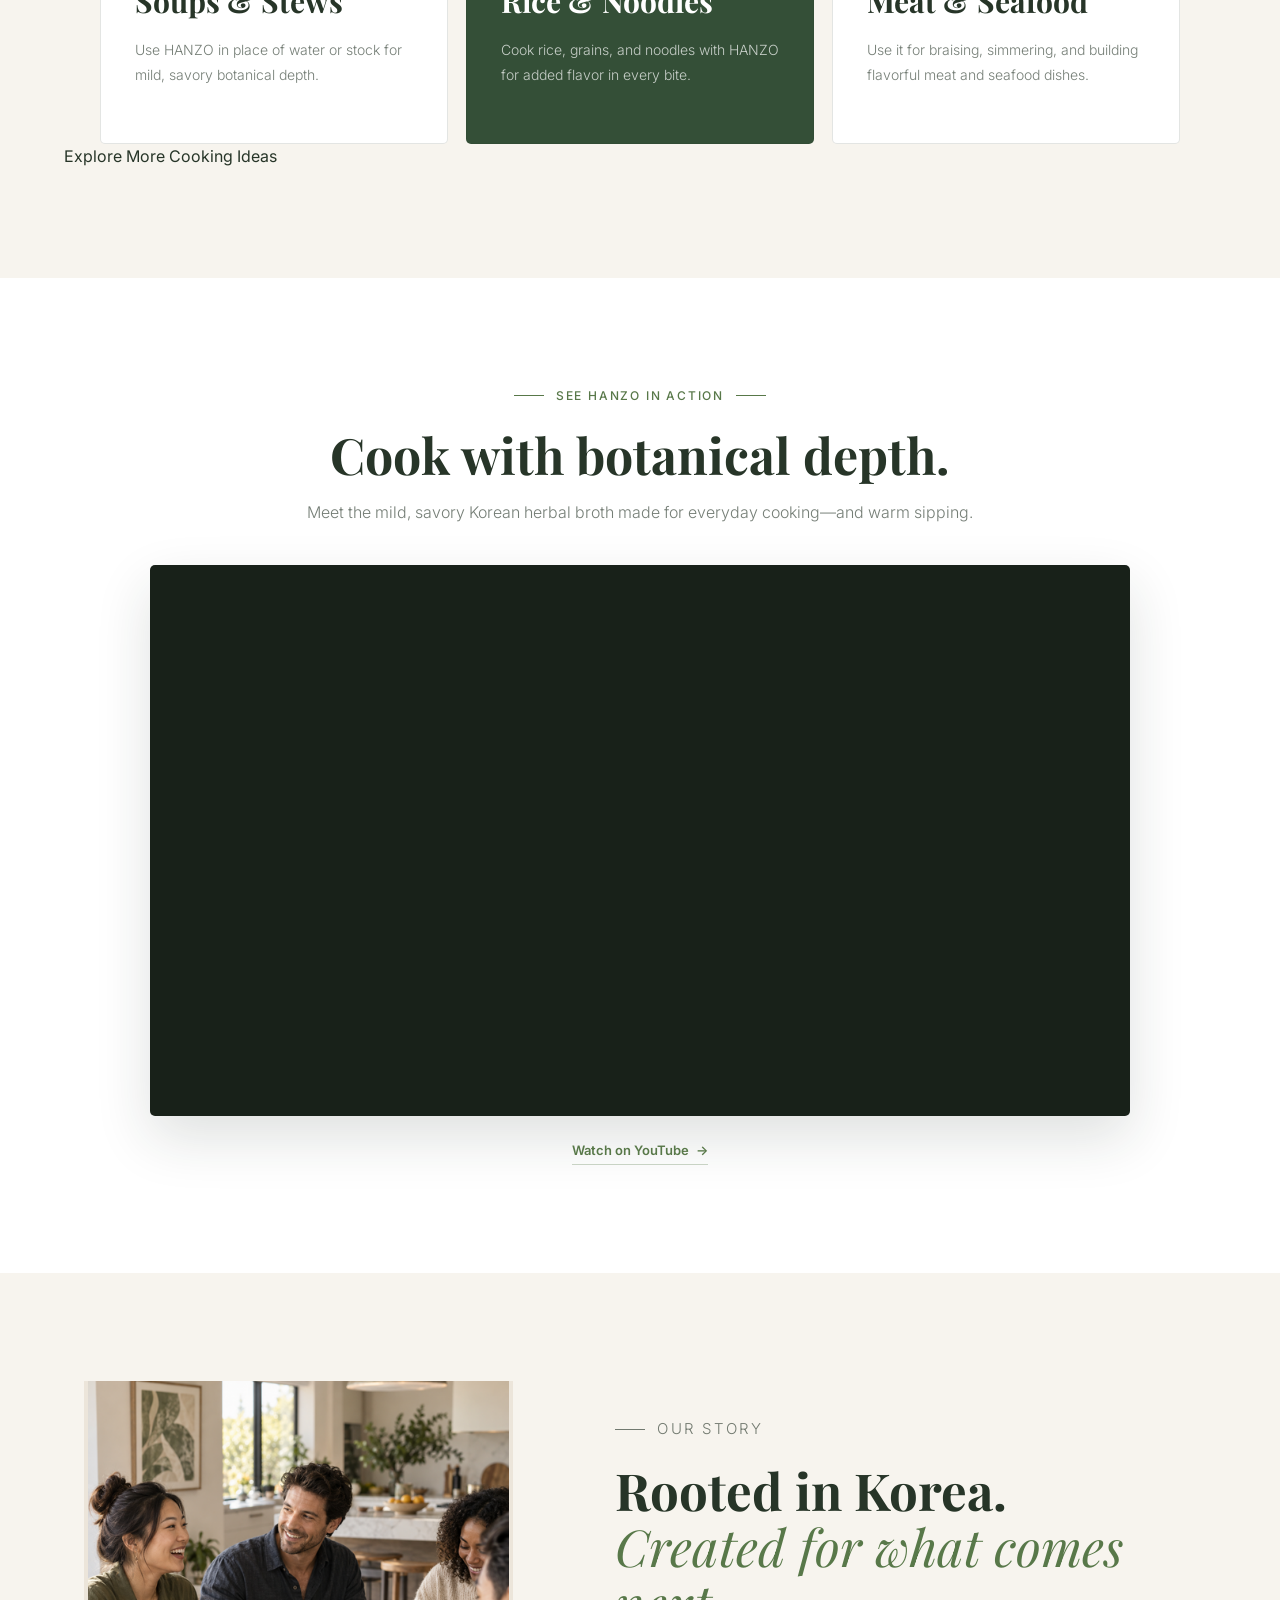
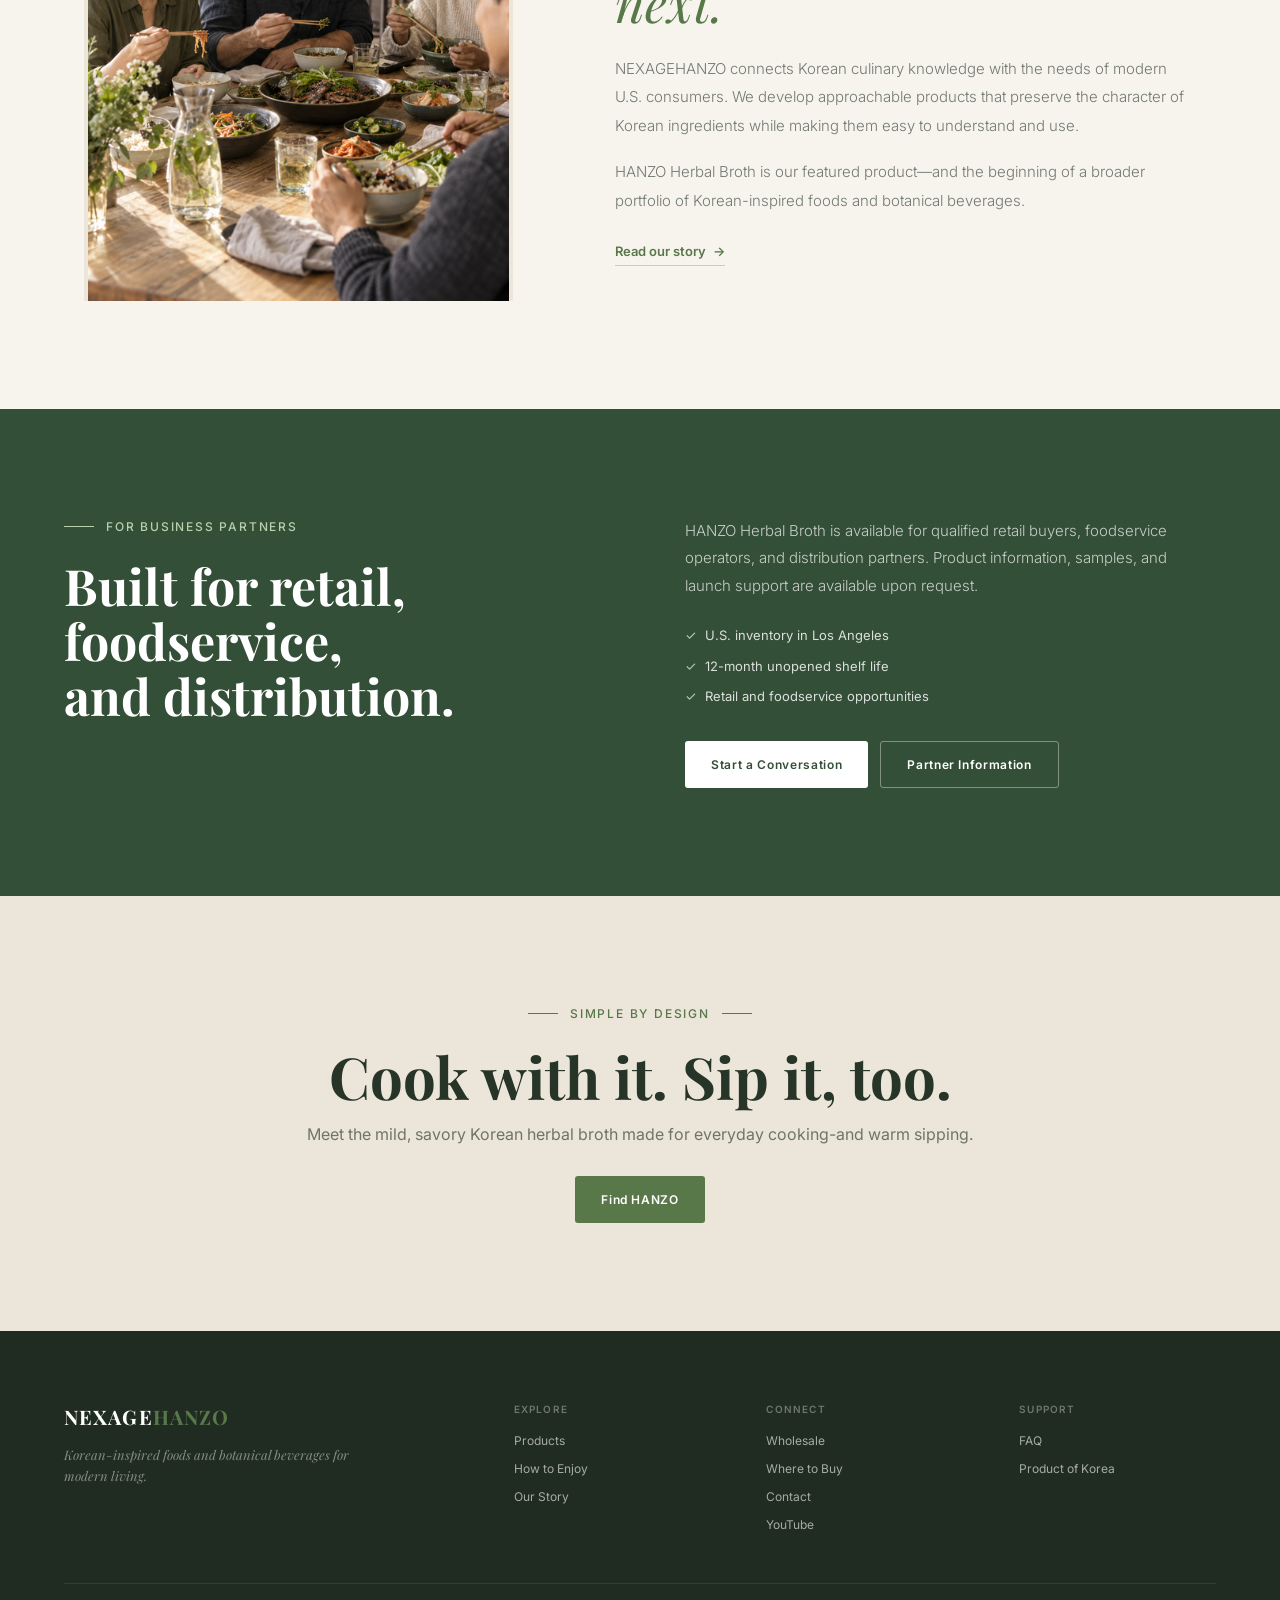
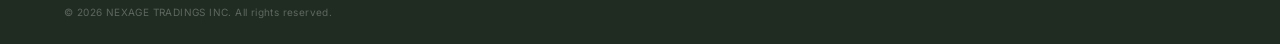
==== commit 02586c99: "Fix HTML entity for em dash in description" ====
--- a/index.html
+++ b/index.html
@@ -148,7 +148,7 @@
       <div class="section-heading centered">
         <p class="eyebrow"><span></span>See HANZO in action<span></span></p>
         <h2>Cook with botanical depth.</h2>
-        <p>Meet the mild, savory Korean herbal broth made for everyday cooking-and warm sipping.</p>
+        <p>Meet the mild, savory Korean herbal broth made for everyday cooking&mdash;and warm sipping.</p>
       </div>
       <div class="video-frame">
         <iframe
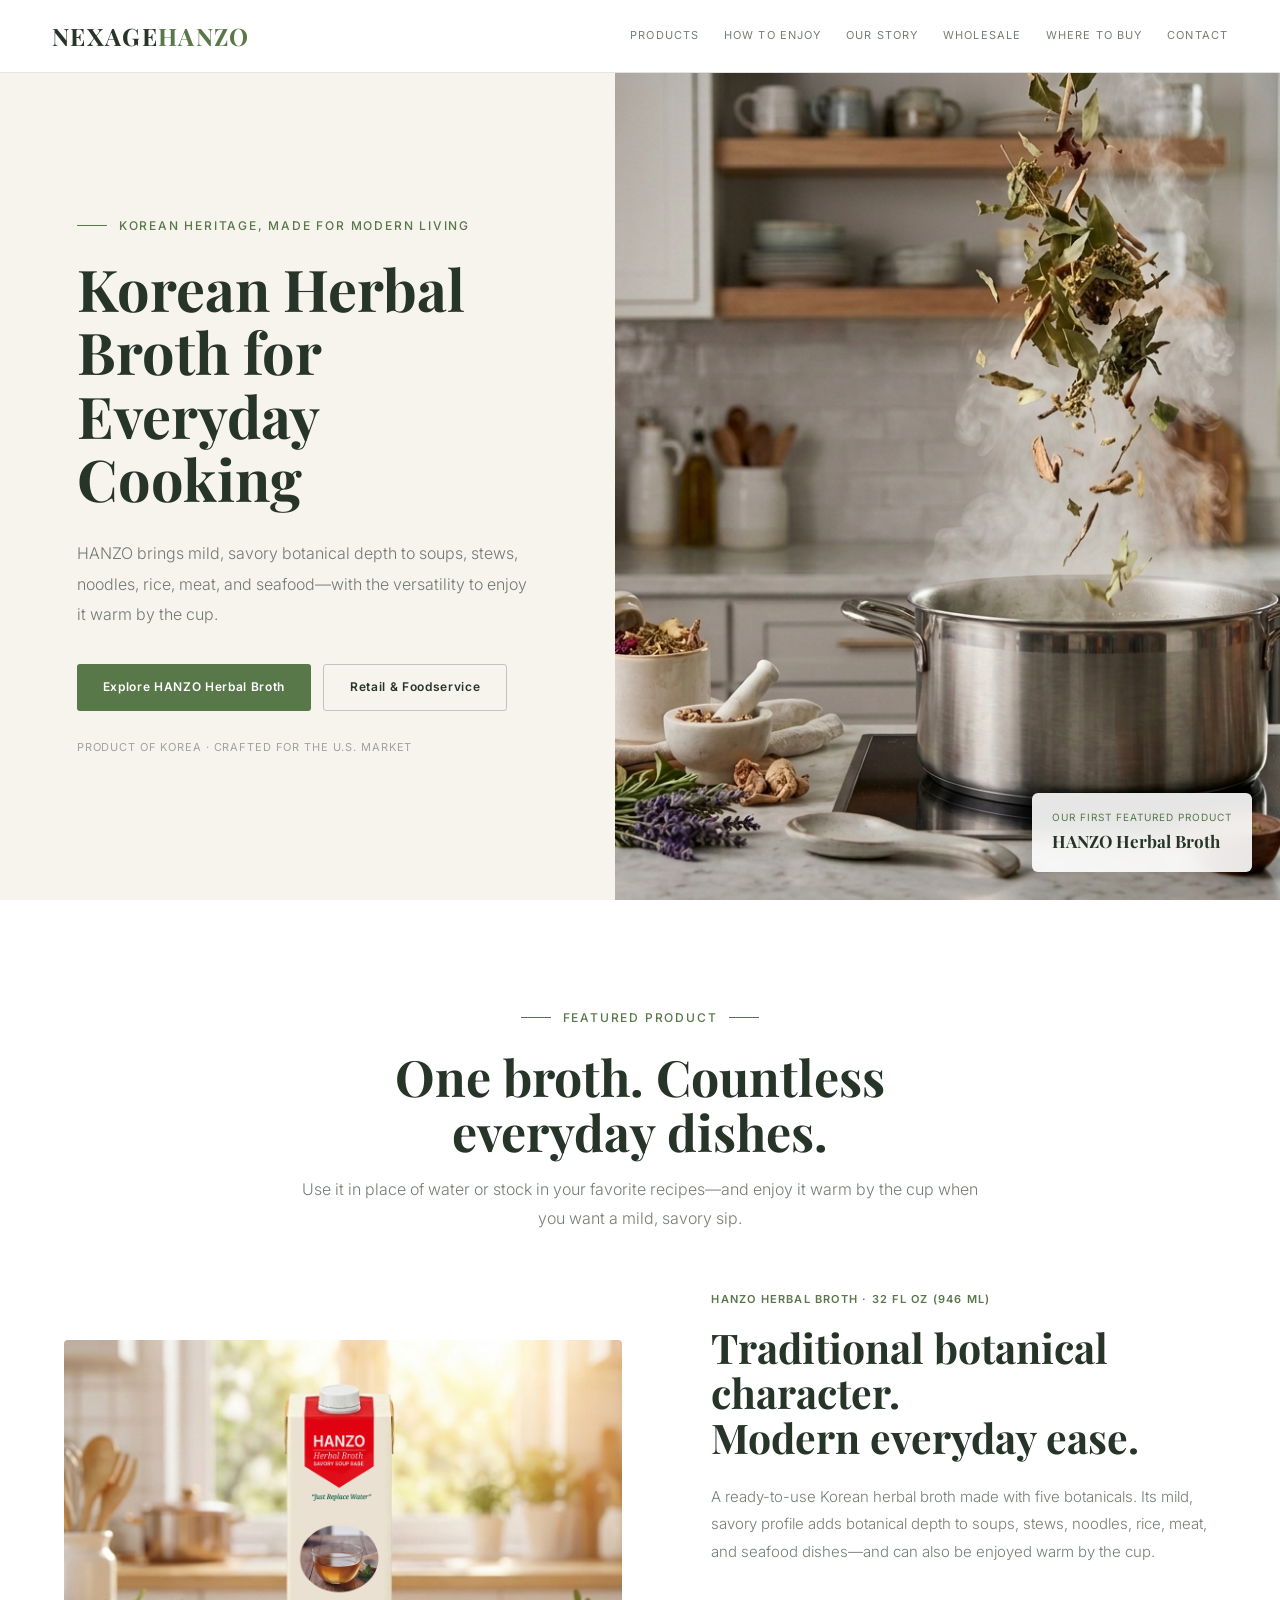
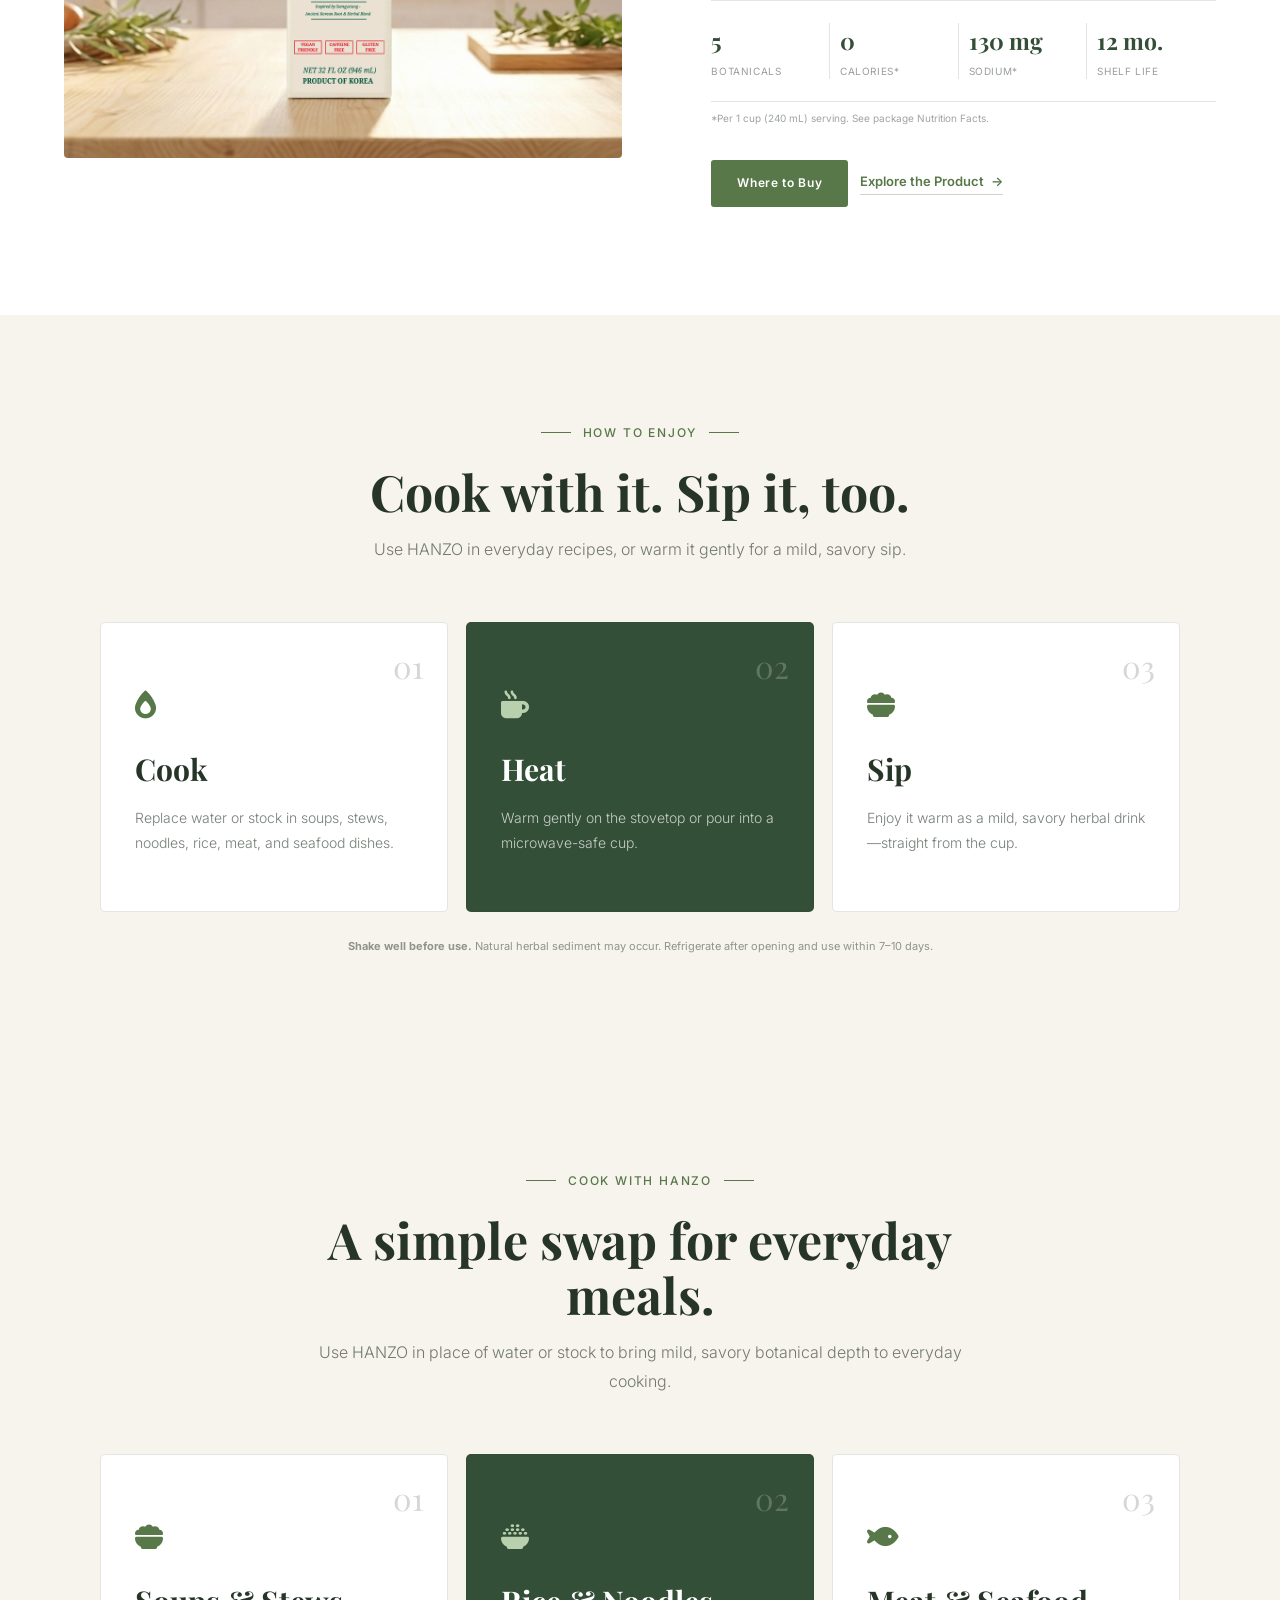
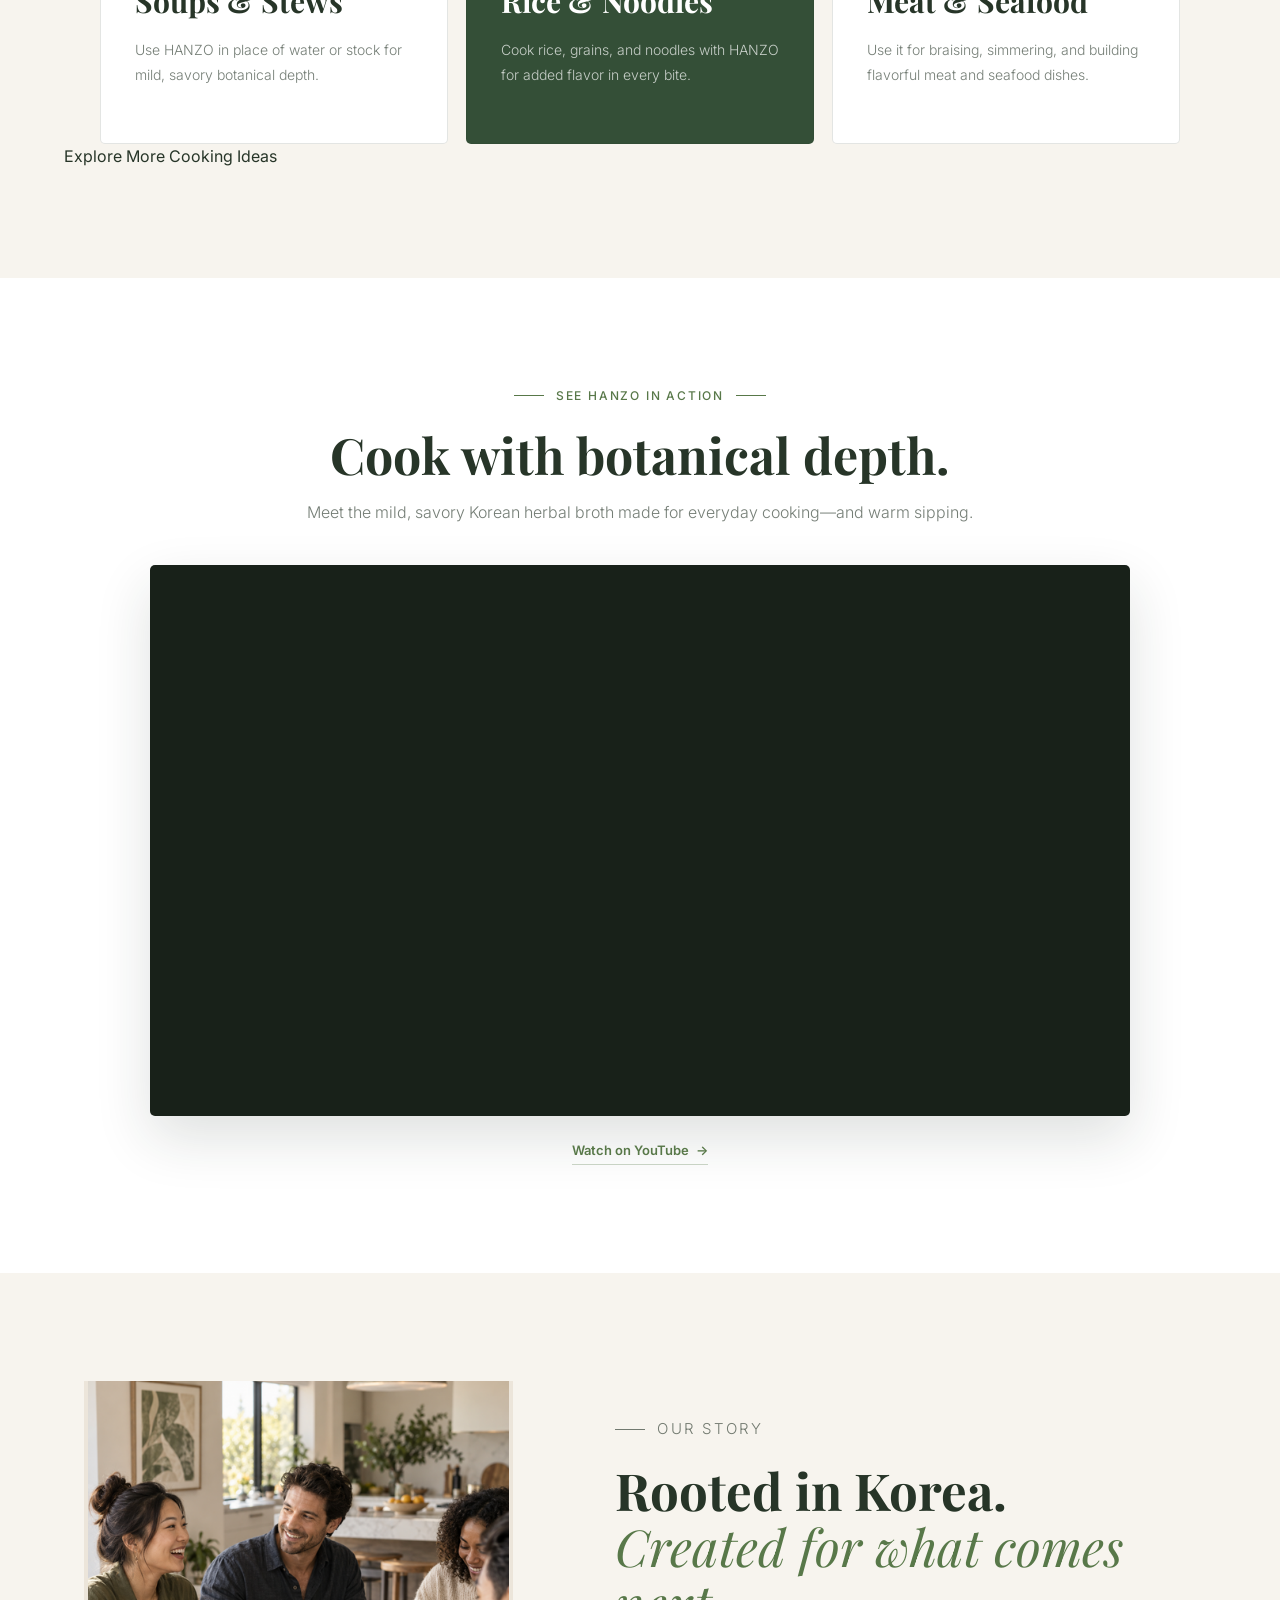
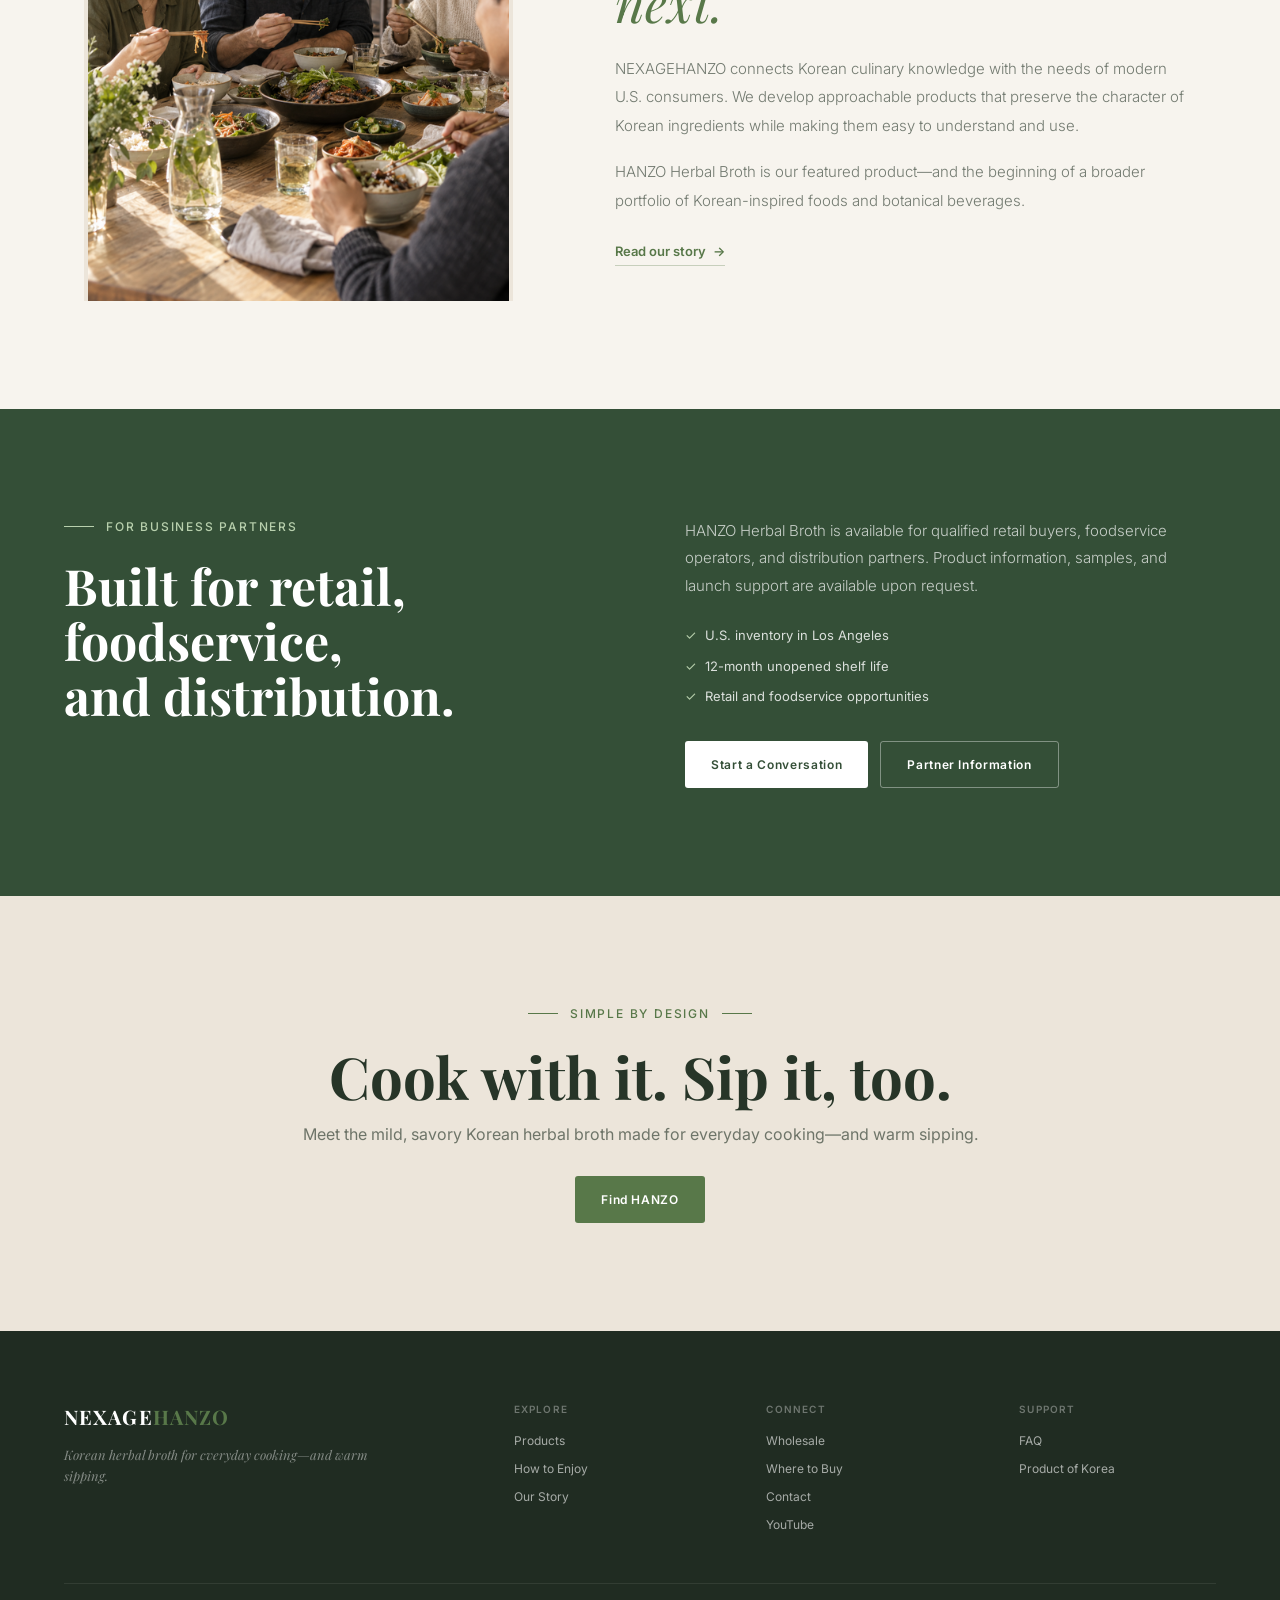
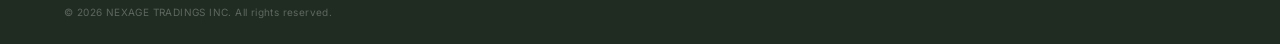
==== commit 570e1988: "Fix typos and formatting in index.html" ====
--- a/index.html
+++ b/index.html
@@ -97,7 +97,7 @@
       <div class="section-heading centered">
         <p class="eyebrow"><span></span>How to enjoy<span></span></p>
         <h2>Cook with it. Sip it, too.</h2>
-        <p>Use HANZO in everyday recipes, or warm it gently for a mild, savory sip</p>
+        <p>Use HANZO in everyday recipes, or warm it gently for a mild, savory sip.</p>
       </div>
       <div class="enjoy-grid">
         <article class="enjoy-card"><span class="step-number">01</span><i class="fa-solid fa-fire-flame-simple" aria-hidden="true"></i><h3>Cook</h3><p>Replace water or stock in soups, stews, noodles, rice, meat, and seafood dishes.</p></article>
@@ -107,7 +107,7 @@
       <p class="use-note"><strong>Shake well before use.</strong> Natural herbal sediment may occur. Refrigerate after opening and use within 7–10 days.</p>
     </section>
 
-    <section class="cooking&mdash;ideas section" id="cooking&mdash;ideas">
+    <section class="cooking-ideas section" id="cooking-ideas">
   <div class="section-heading centered">
     <p class="eyebrow"><span></span>COOK WITH HANZO<span></span></p>
     <h2>A simple swap for everyday meals.</h2>
@@ -191,14 +191,14 @@
     <section class="final-cta section">
       <p class="eyebrow"><span></span>Simple by design<span></span></p>
       <h2>Cook with it. Sip it, too.</h2>
-      <p>Meet the mild, savory Korean herbal broth made for everyday cooking-and warm sipping.</p>
+      <p>Meet the mild, savory Korean herbal broth made for everyday cooking&mdash;and warm sipping.</p>
       <a class="button button-primary" href="where-to-buy.html">Find HANZO</a>
     </section>
   </main>
 
   <footer class="site-footer">
     <div class="footer-inner">
-      <div class="footer-brand"><a href="index.html" class="footer-logo">NEXAGE<span>HANZO</span></a><p>Korean-inspired foods and botanical beverages for modern living.</p></div>
+      <div class="footer-brand"><a href="index.html" class="footer-logo">NEXAGE<span>HANZO</span></a><p>Korean herbal broth for cveryday cooking&mdash;and warm sipping.</p></div>
       <div class="footer-nav-group"><p class="footer-title">Explore</p><a href="product.html">Products</a><a href="#enjoy">How to Enjoy</a><a href="story.html">Our Story</a></div>
       <div class="footer-nav-group"><p class="footer-title">Connect</p><a href="#wholesale">Wholesale</a><a href="where-to-buy.html">Where to Buy</a><a href="contact.html">Contact</a><a href="https://www.youtube.com/@NEXAGETRADINGS" target="_blank" rel="noopener noreferrer">YouTube</a></div>
       <div class="footer-nav-group"><p class="footer-title">Support</p><a href="FAQ.html">FAQ</a><span>Product of Korea</span></div>
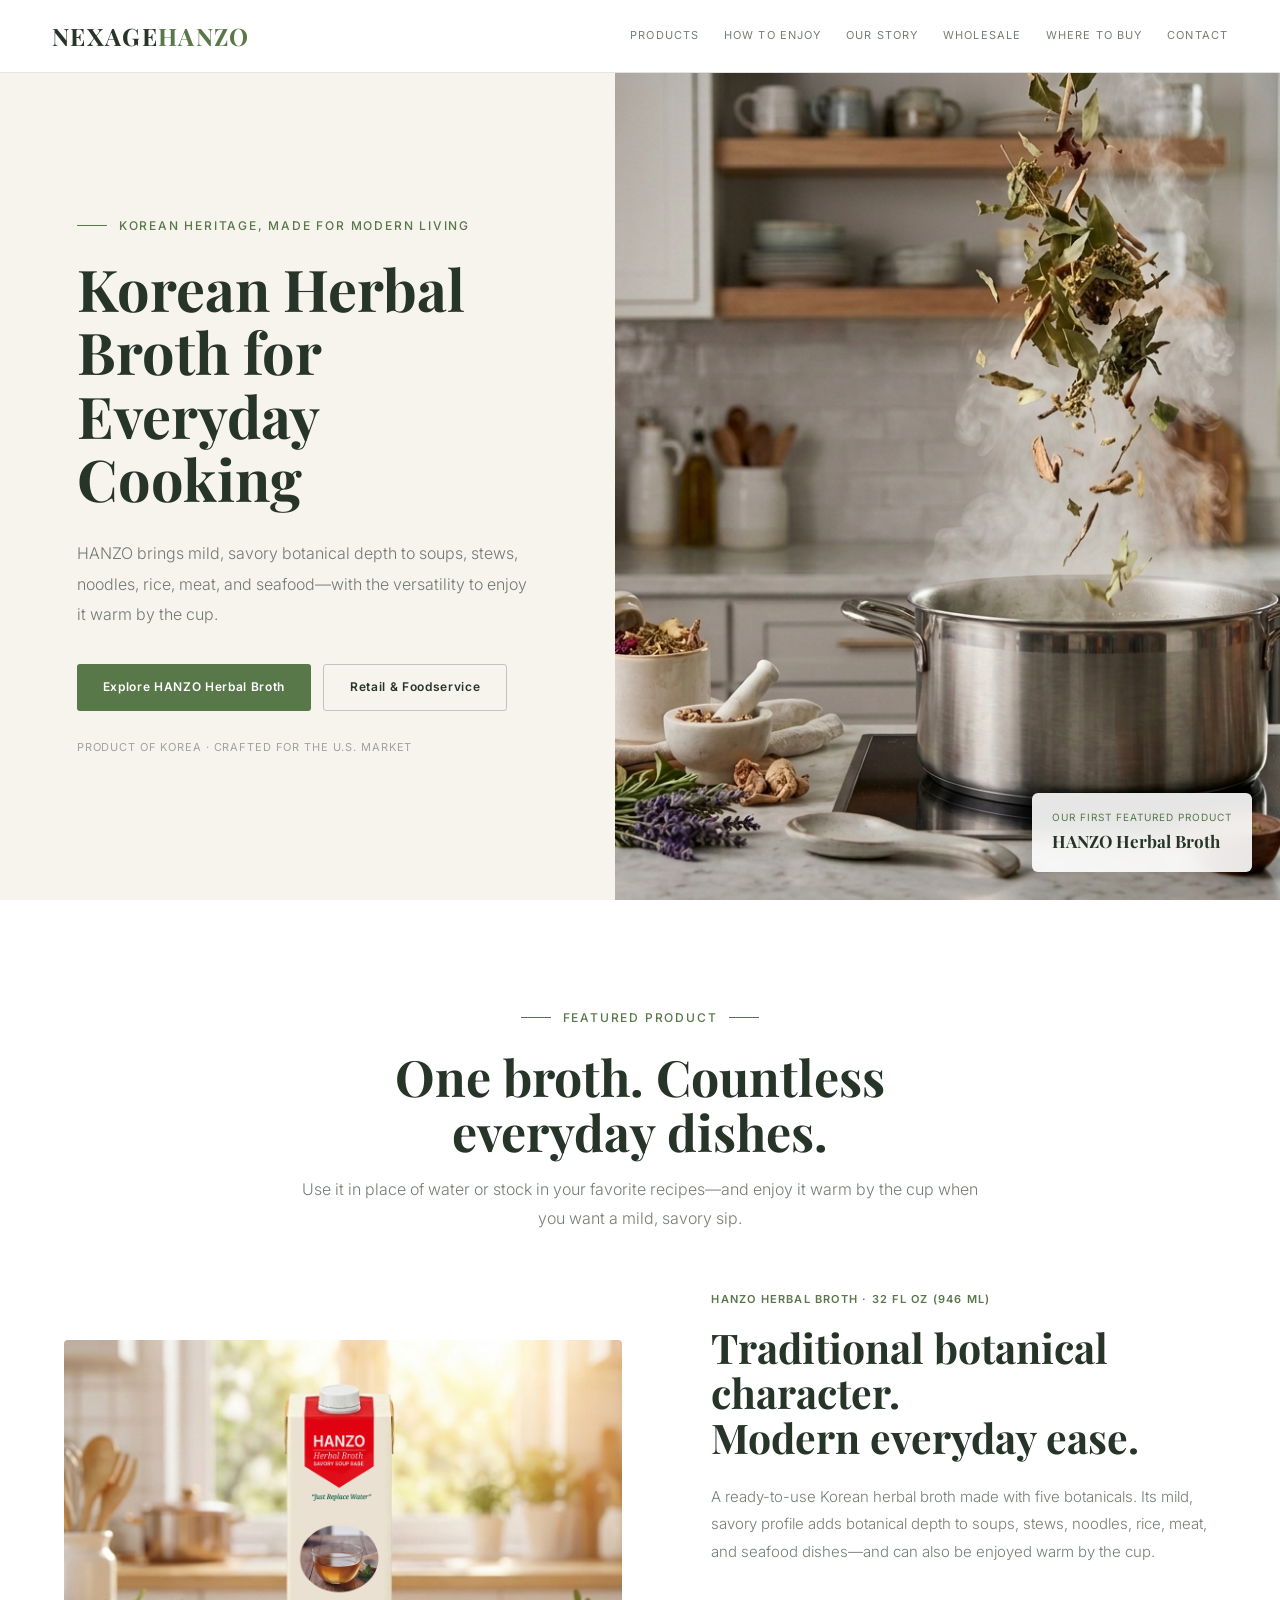
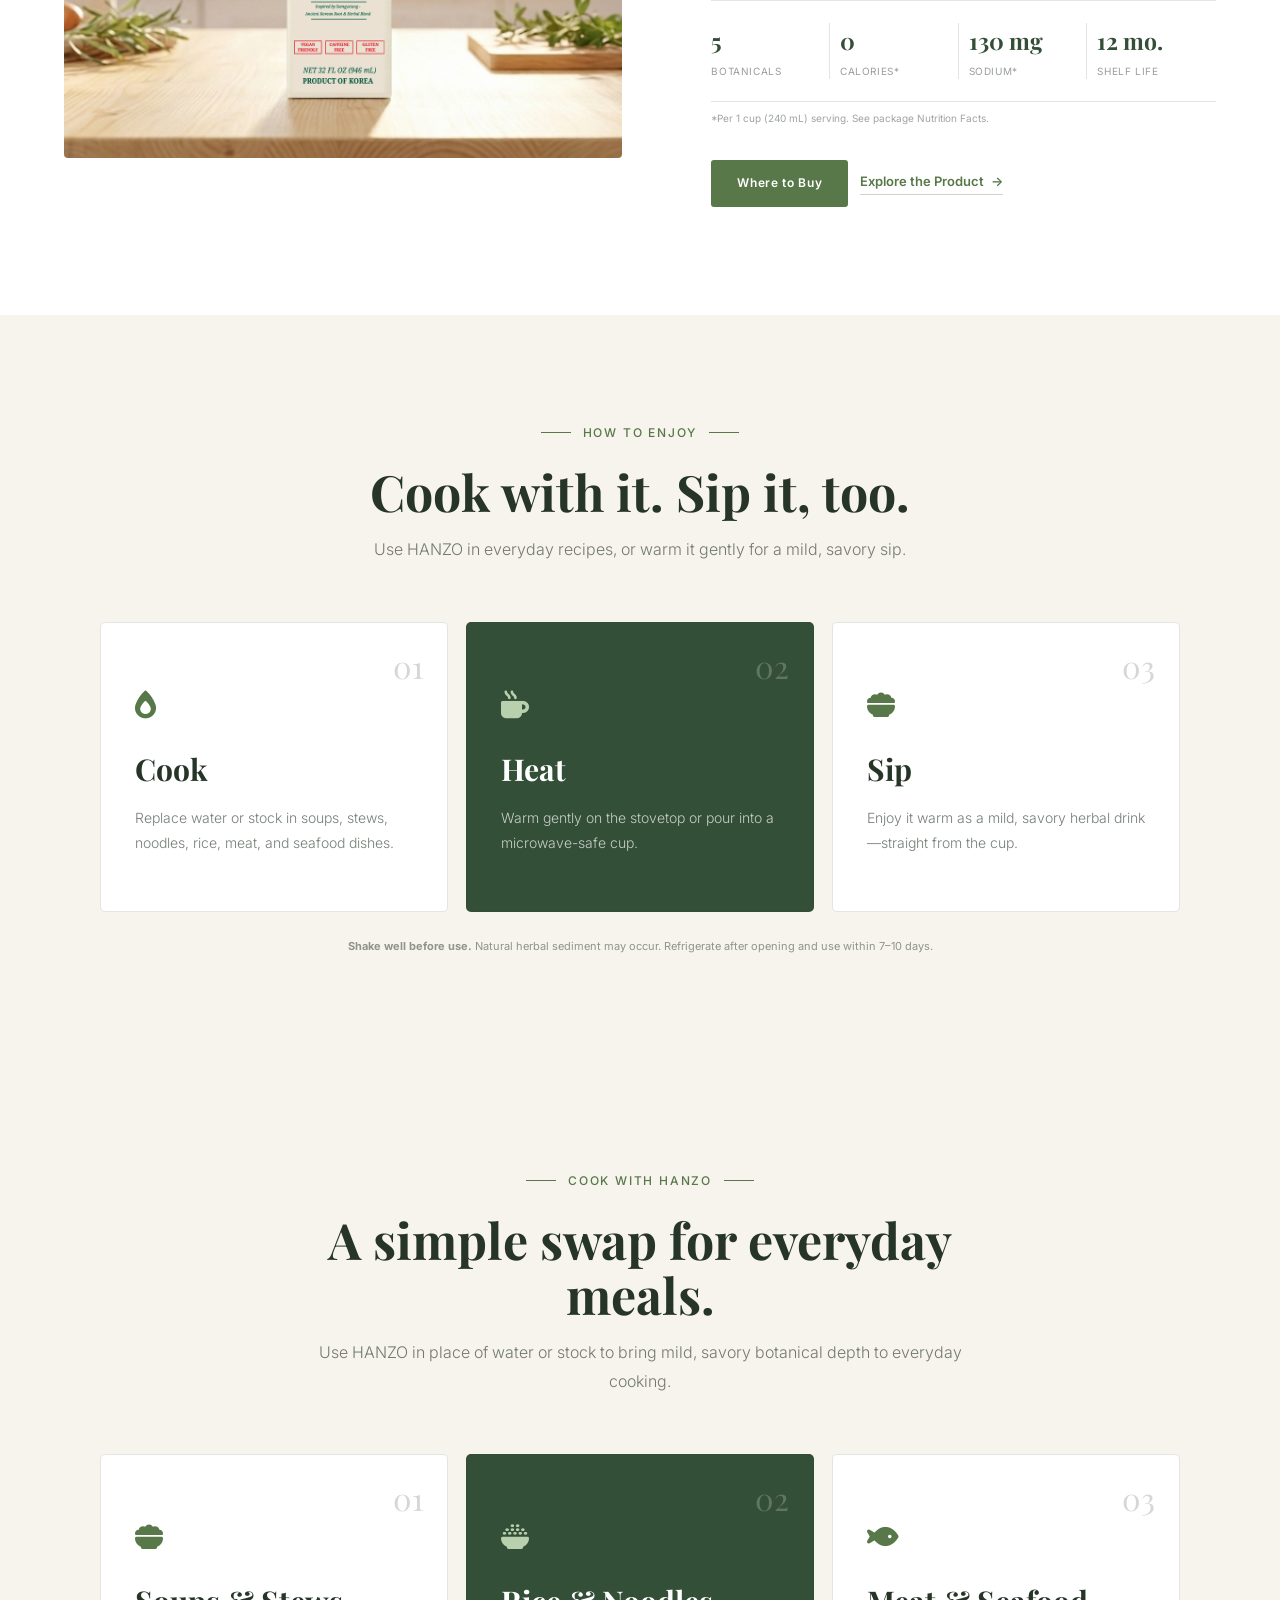
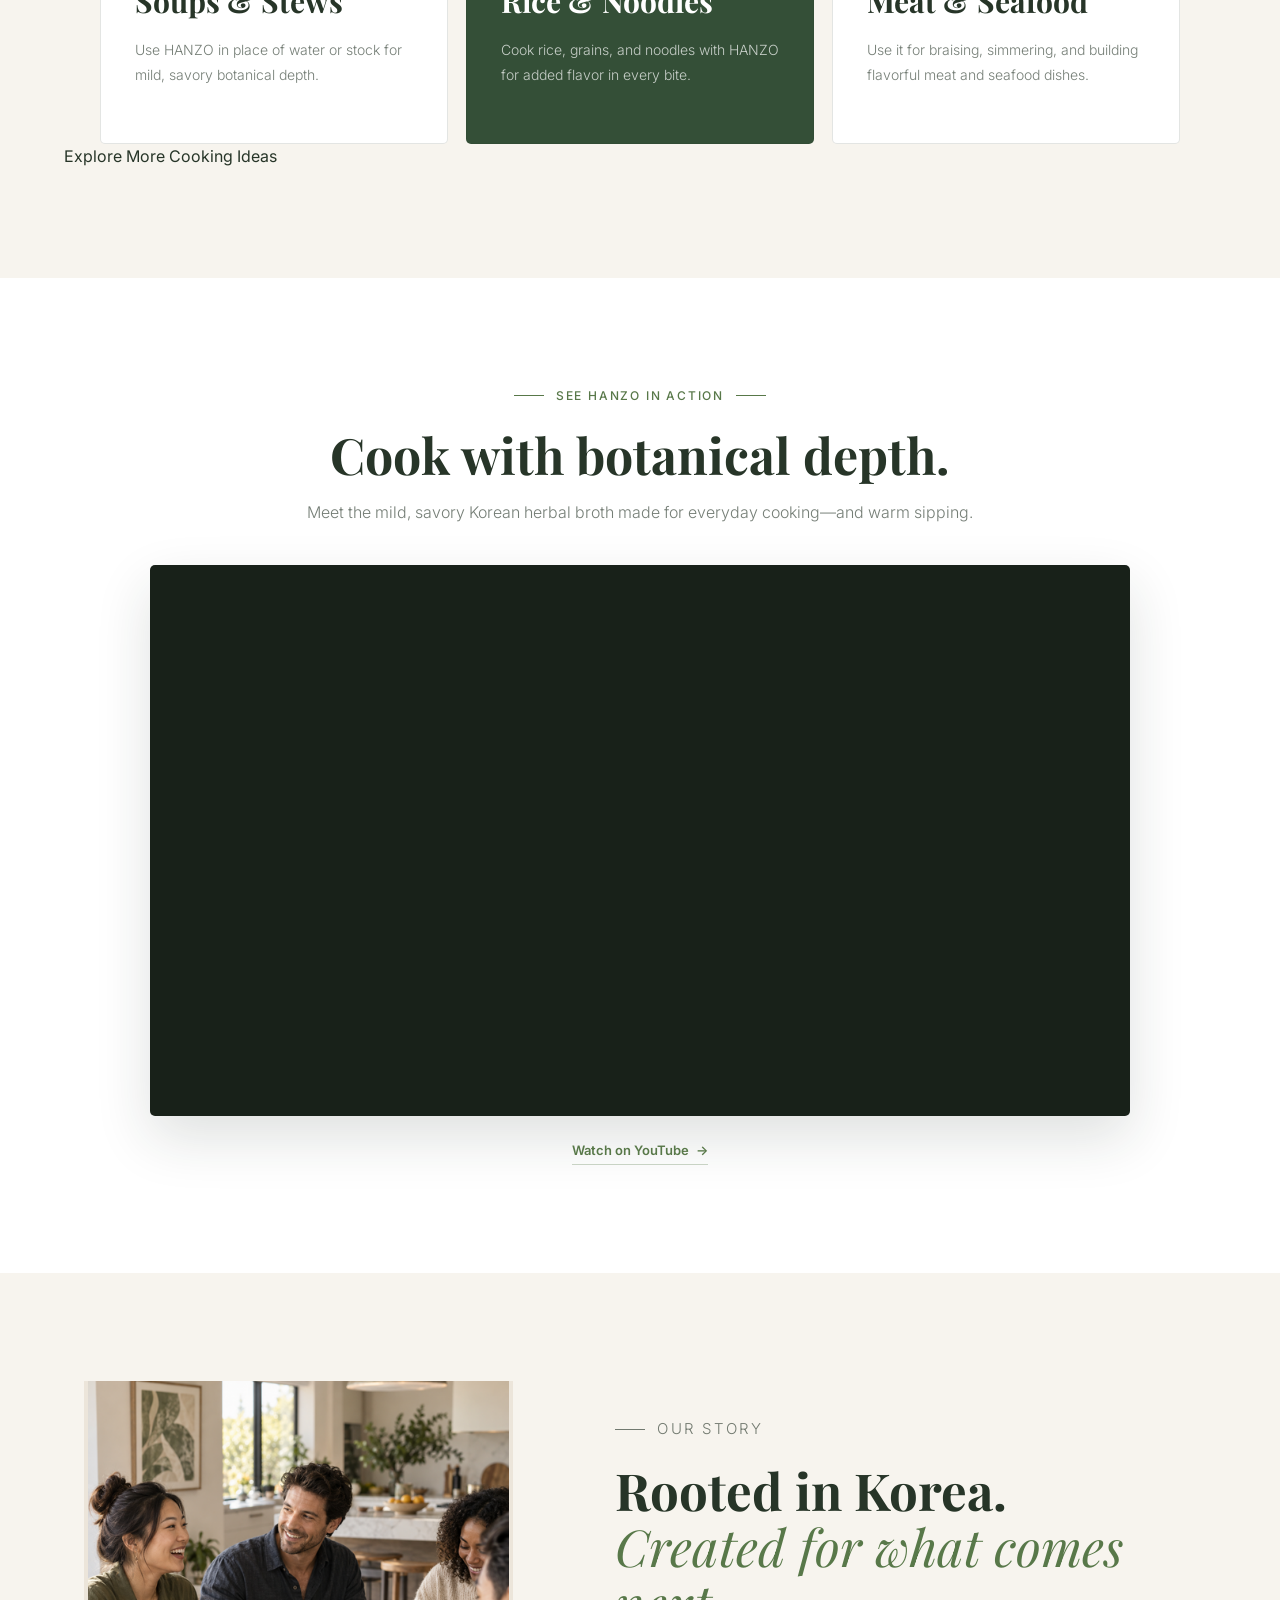
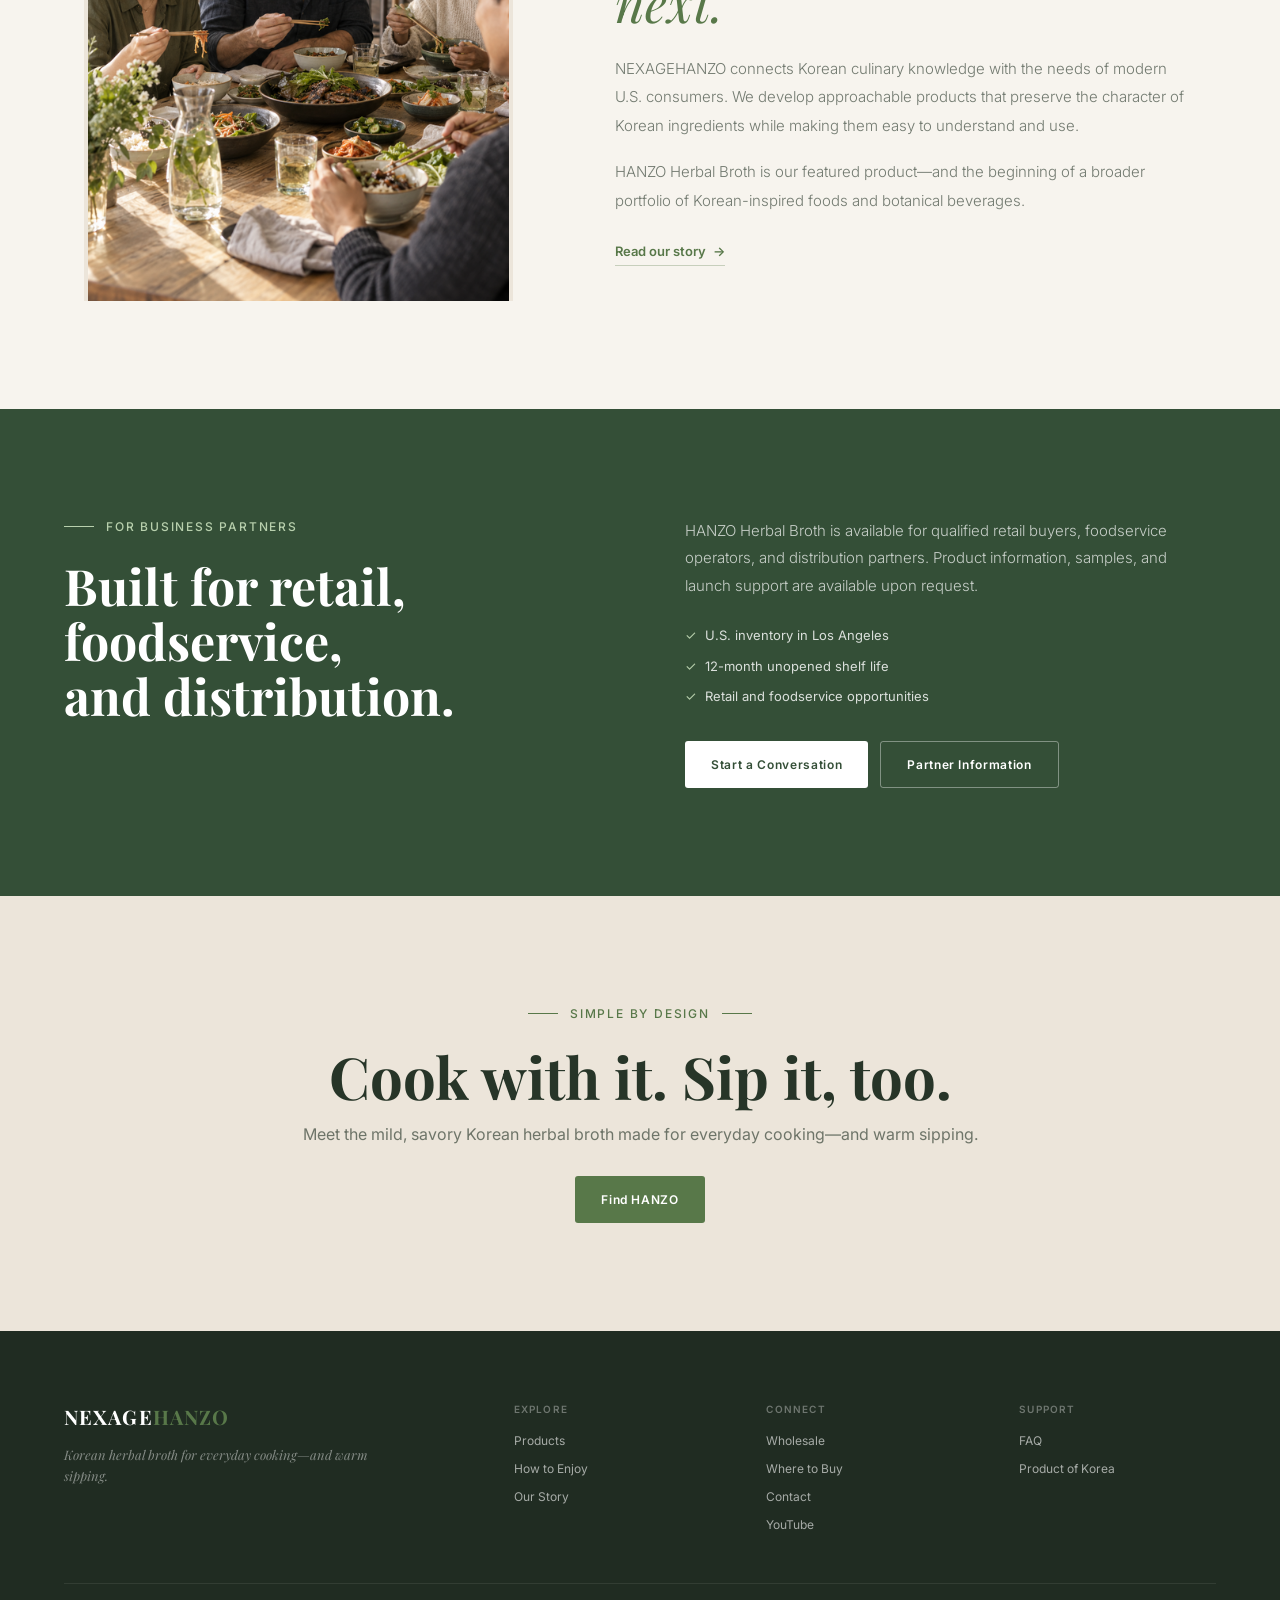
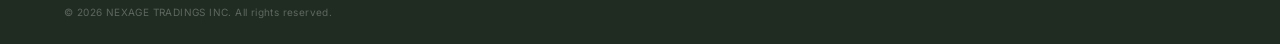
==== commit efd99b82: "Fix typos and improve HTML structure in index.html" ====
--- a/index.html
+++ b/index.html
@@ -108,41 +108,41 @@
     </section>
 
     <section class="cooking-ideas section" id="cooking-ideas">
-  <div class="section-heading centered">
-    <p class="eyebrow"><span></span>COOK WITH HANZO<span></span></p>
-    <h2>A simple swap for everyday meals.</h2>
-    <p>Use HANZO in place of water or stock to bring mild, savory botanical depth to everyday cooking.</p>
-  </div>
-
-  <div class="enjoy-grid">
-    <article class="enjoy-card">
-      <span class="step-number">01</span>
-      <i class="fa-solid fa-bowl-food" aria-hidden="true"></i>
-      <h3>Soups &amp; Stews</h3>
-      <p>Use HANZO in place of water or stock for mild, savory botanical depth.</p>
-    </article>
-
-    <article class="enjoy-card featured">
-      <span class="step-number">02</span>
-      <i class="fa-solid fa-bowl-rice" aria-hidden="true"></i>
-      <h3>Rice &amp; Noodles</h3>
-      <p>Cook rice, grains, and noodles with HANZO for added flavor in every bite.</p>
-    </article>
-
-    <article class="enjoy-card">
-      <span class="step-number">03</span>
-      <i class="fa-solid fa-fish" aria-hidden="true"></i>
-      <h3>Meat &amp; Seafood</h3>
-      <p>Use it for braising, simmering, and building flavorful meat and seafood dishes.</p>
-    </article>
-  </div>
-
-  <div class="section-action">
-    <a href="product.html#ways-to-cook" class="btn btn-primary">
-      Explore More Cooking Ideas
-    </a>
-  </div>
-</section>
+      <div class="section-heading centered">
+        <p class="eyebrow"><span></span>COOK WITH HANZO<span></span></p>
+        <h2>A simple swap for everyday meals.</h2>
+        <p>Use HANZO in place of water or stock to bring mild, savory botanical depth to everyday cooking.</p>
+      </div>
+
+      <div class="enjoy-grid">
+        <article class="enjoy-card">
+          <span class="step-number">01</span>
+          <i class="fa-solid fa-bowl-food" aria-hidden="true"></i>
+          <h3>Soups &amp; Stews</h3>
+          <p>Use HANZO in place of water or stock for mild, savory botanical depth.</p>
+        </article>
+
+        <article class="enjoy-card featured">
+          <span class="step-number">02</span>
+          <i class="fa-solid fa-bowl-rice" aria-hidden="true"></i>
+          <h3>Rice &amp; Noodles</h3>
+          <p>Cook rice, grains, and noodles with HANZO for added flavor in every bite.</p>
+        </article>
+
+        <article class="enjoy-card">
+          <span class="step-number">03</span>
+          <i class="fa-solid fa-fish" aria-hidden="true"></i>
+          <h3>Meat &amp; Seafood</h3>
+          <p>Use it for braising, simmering, and building flavorful meat and seafood dishes.</p>
+        </article>
+      </div>
+
+      <div class="section-action">
+        <a href="product.html#ways-to-cook" class="btn btn-primary">
+          Explore More Cooking Ideas
+        </a>
+      </div>
+    </section>
 
     <section class="brand-film section" id="brand-film">
       <div class="section-heading centered">
@@ -198,7 +198,7 @@
 
   <footer class="site-footer">
     <div class="footer-inner">
-      <div class="footer-brand"><a href="index.html" class="footer-logo">NEXAGE<span>HANZO</span></a><p>Korean herbal broth for cveryday cooking&mdash;and warm sipping.</p></div>
+      <div class="footer-brand"><a href="index.html" class="footer-logo">NEXAGE<span>HANZO</span></a><p>Korean herbal broth for everyday cooking&mdash;and warm sipping.</p></div>
       <div class="footer-nav-group"><p class="footer-title">Explore</p><a href="product.html">Products</a><a href="#enjoy">How to Enjoy</a><a href="story.html">Our Story</a></div>
       <div class="footer-nav-group"><p class="footer-title">Connect</p><a href="#wholesale">Wholesale</a><a href="where-to-buy.html">Where to Buy</a><a href="contact.html">Contact</a><a href="https://www.youtube.com/@NEXAGETRADINGS" target="_blank" rel="noopener noreferrer">YouTube</a></div>
       <div class="footer-nav-group"><p class="footer-title">Support</p><a href="FAQ.html">FAQ</a><span>Product of Korea</span></div>
